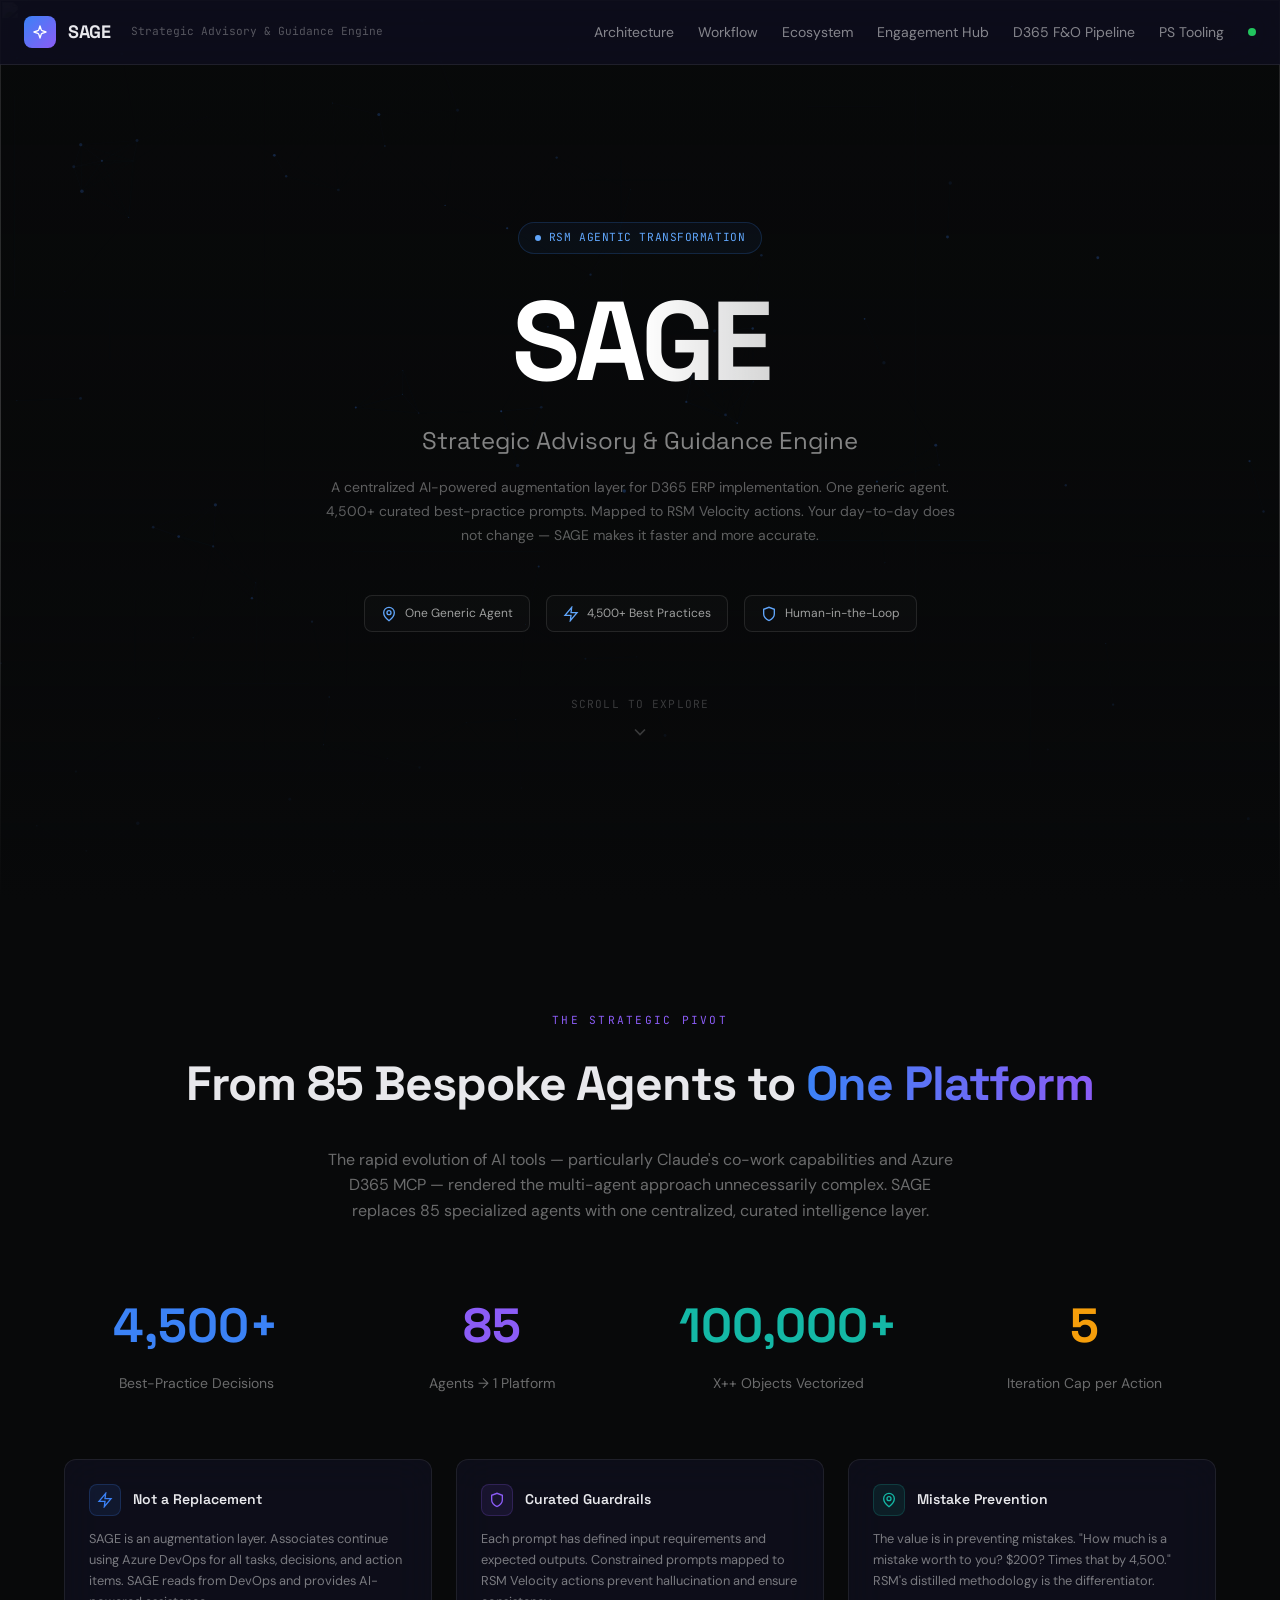
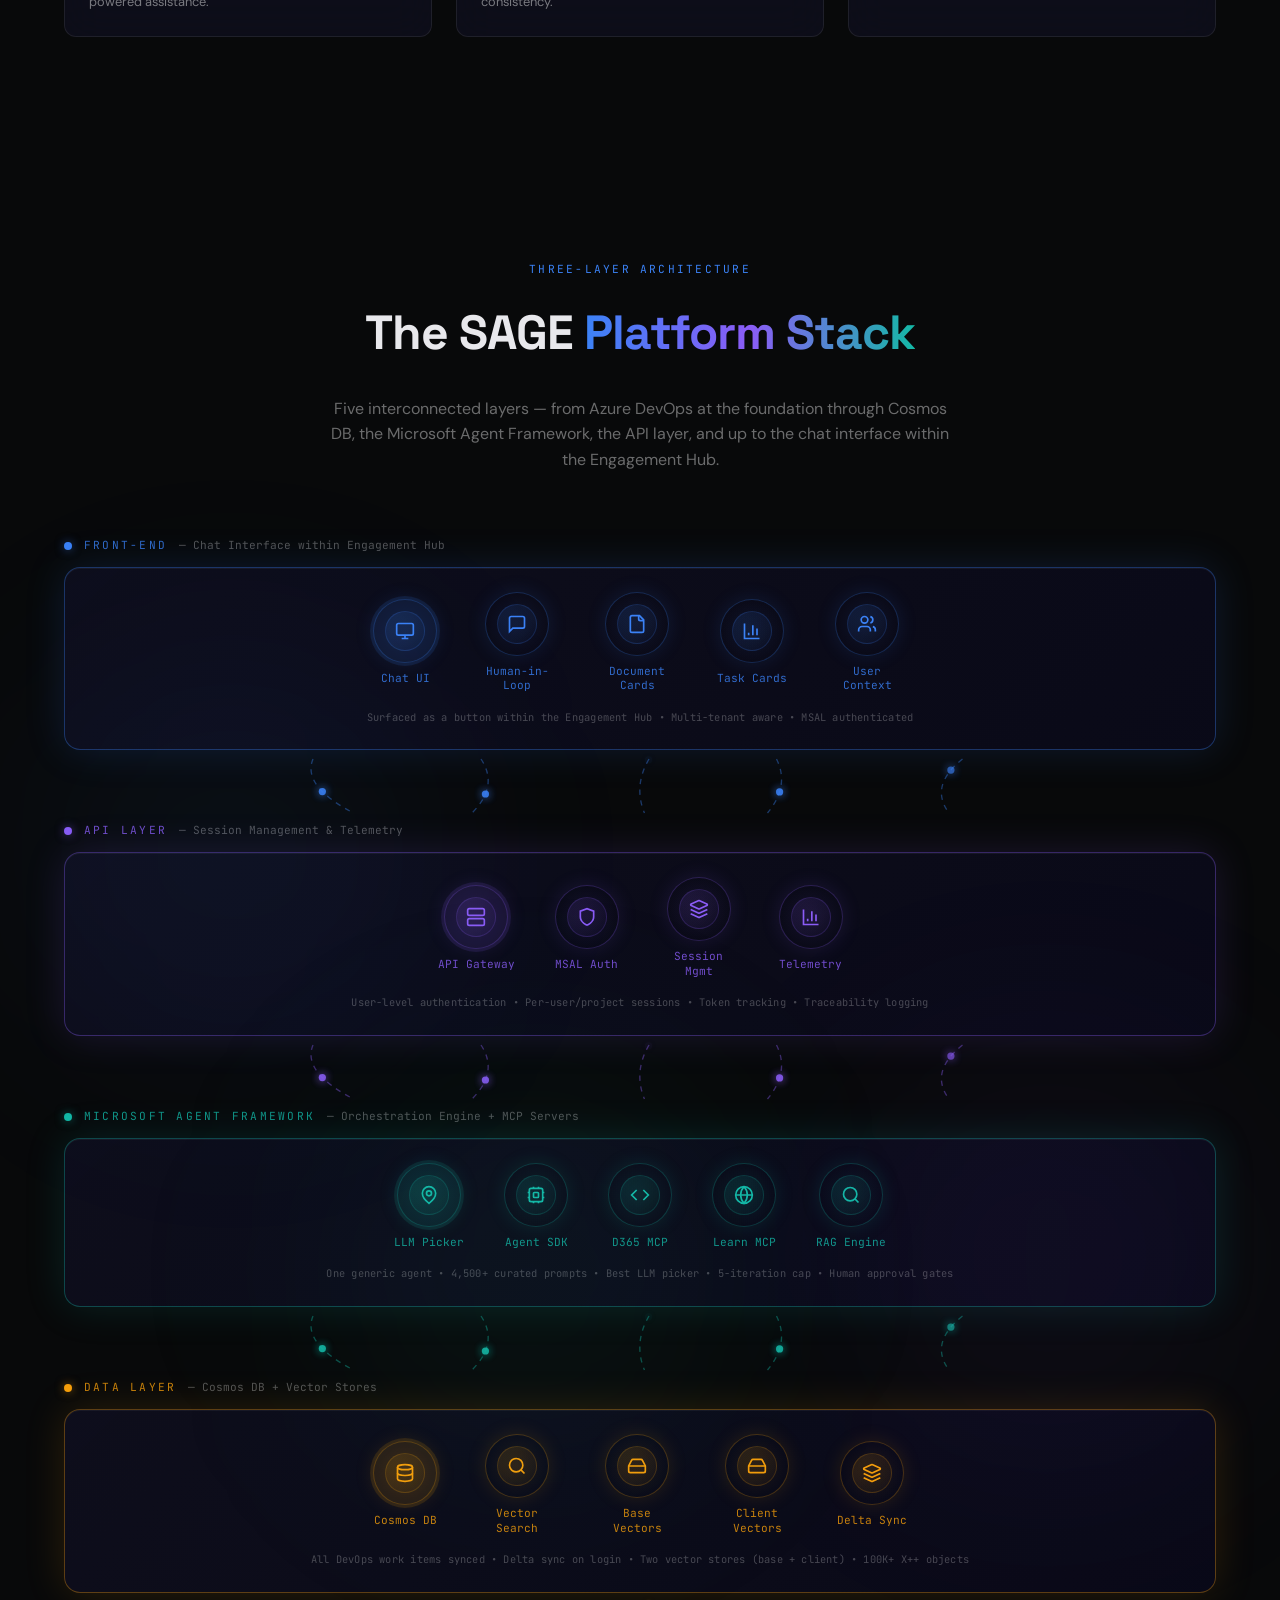
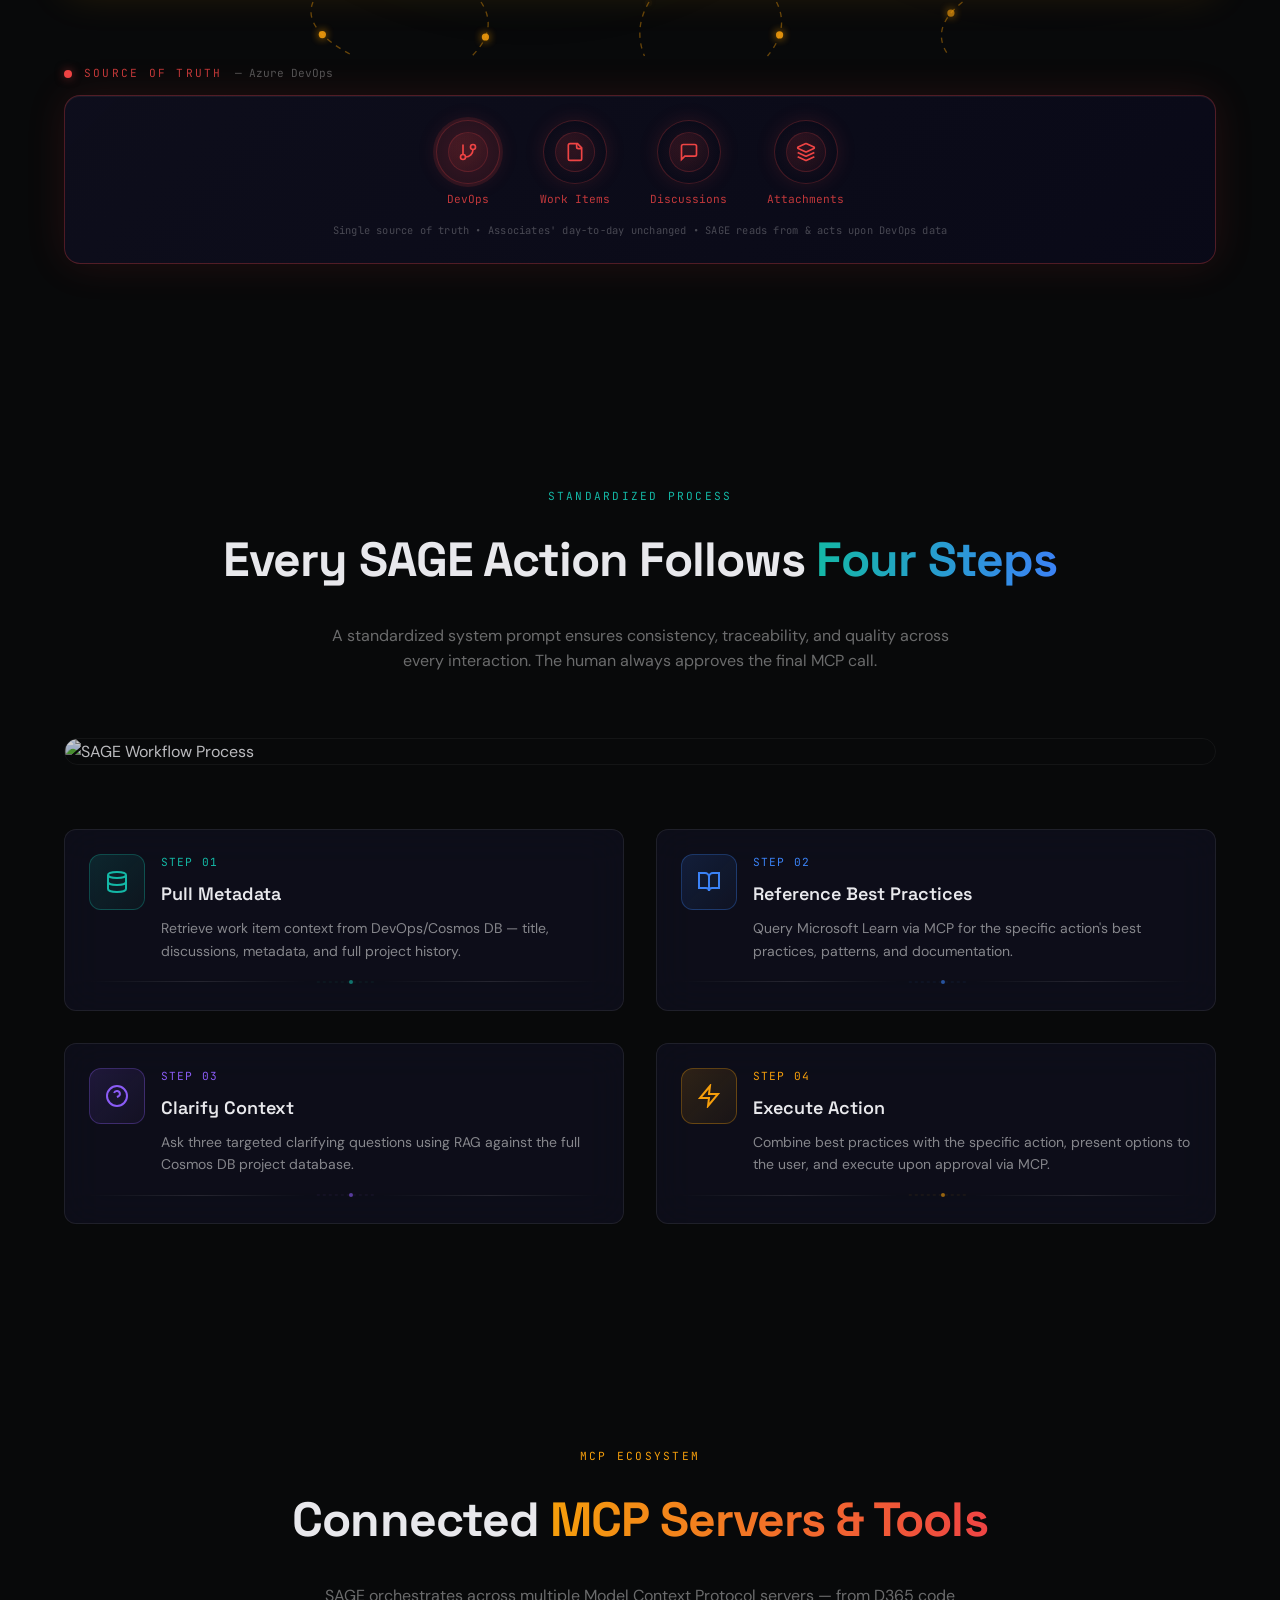
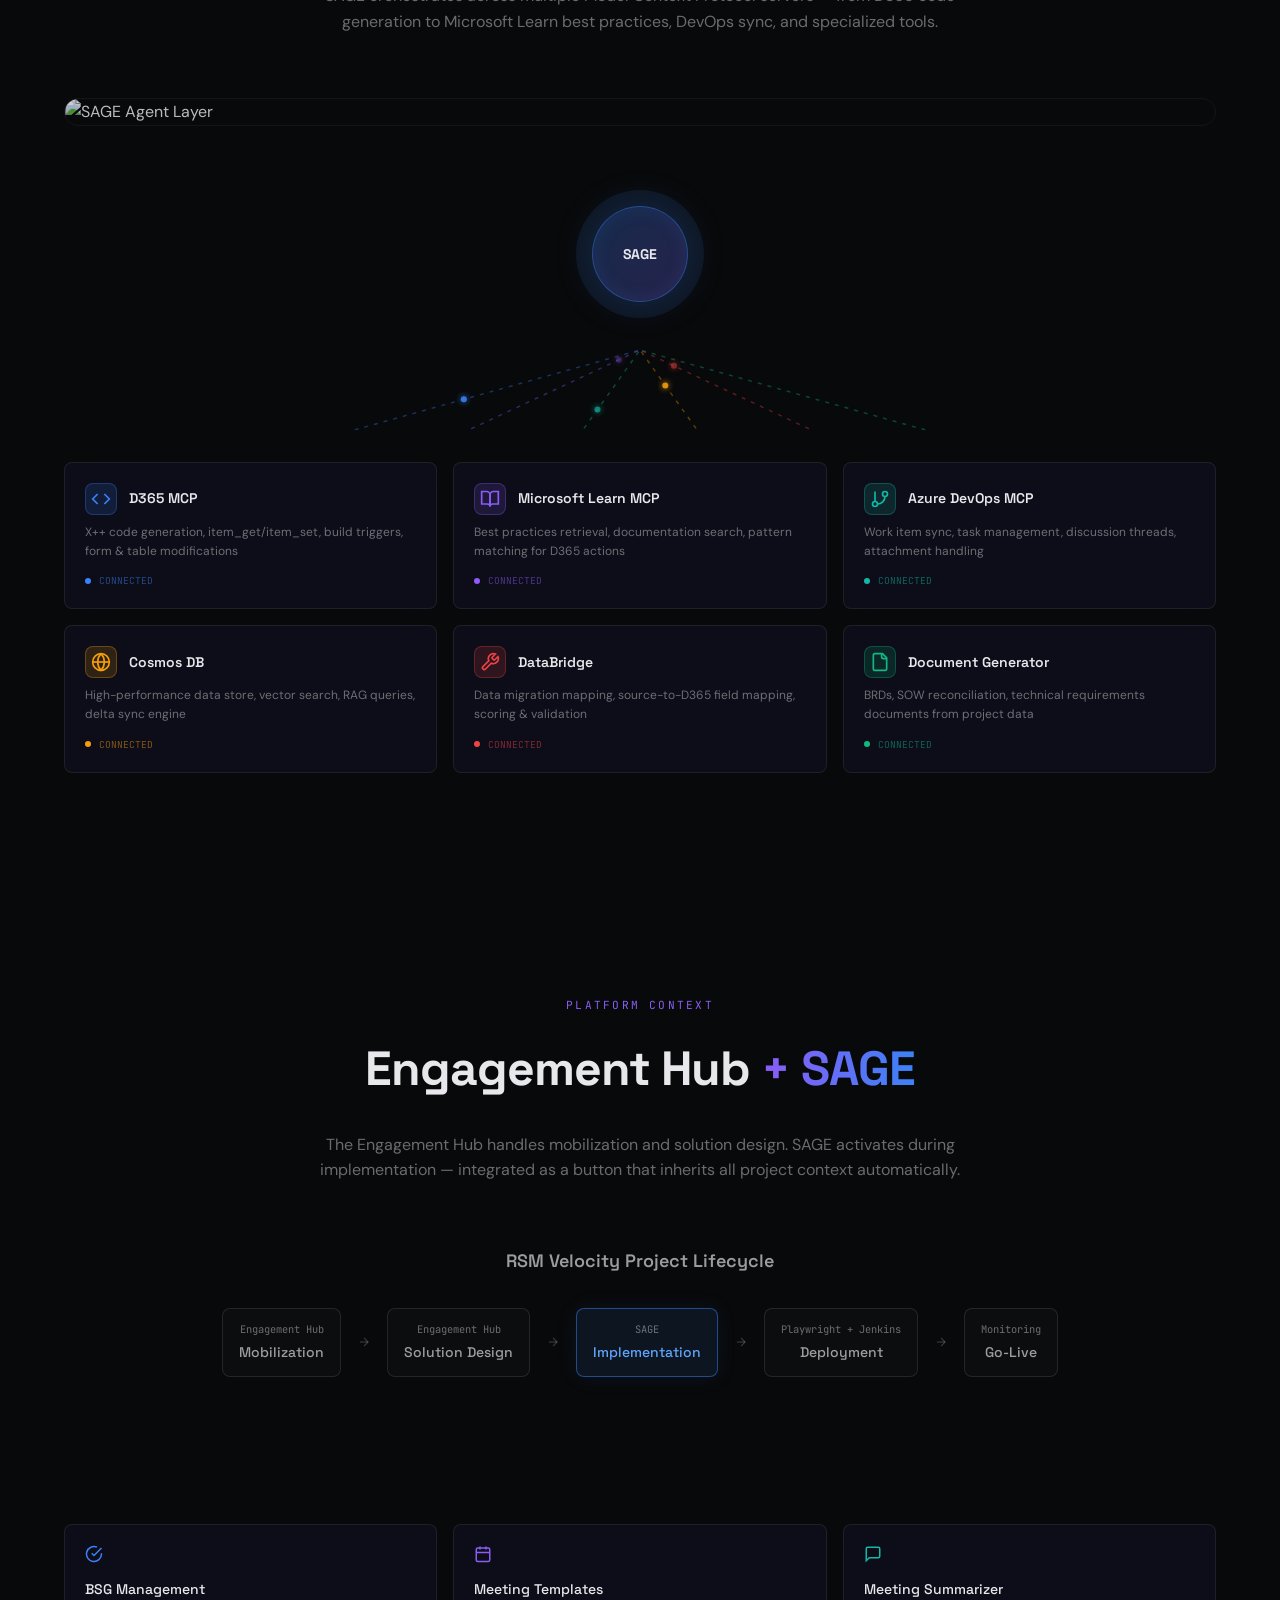
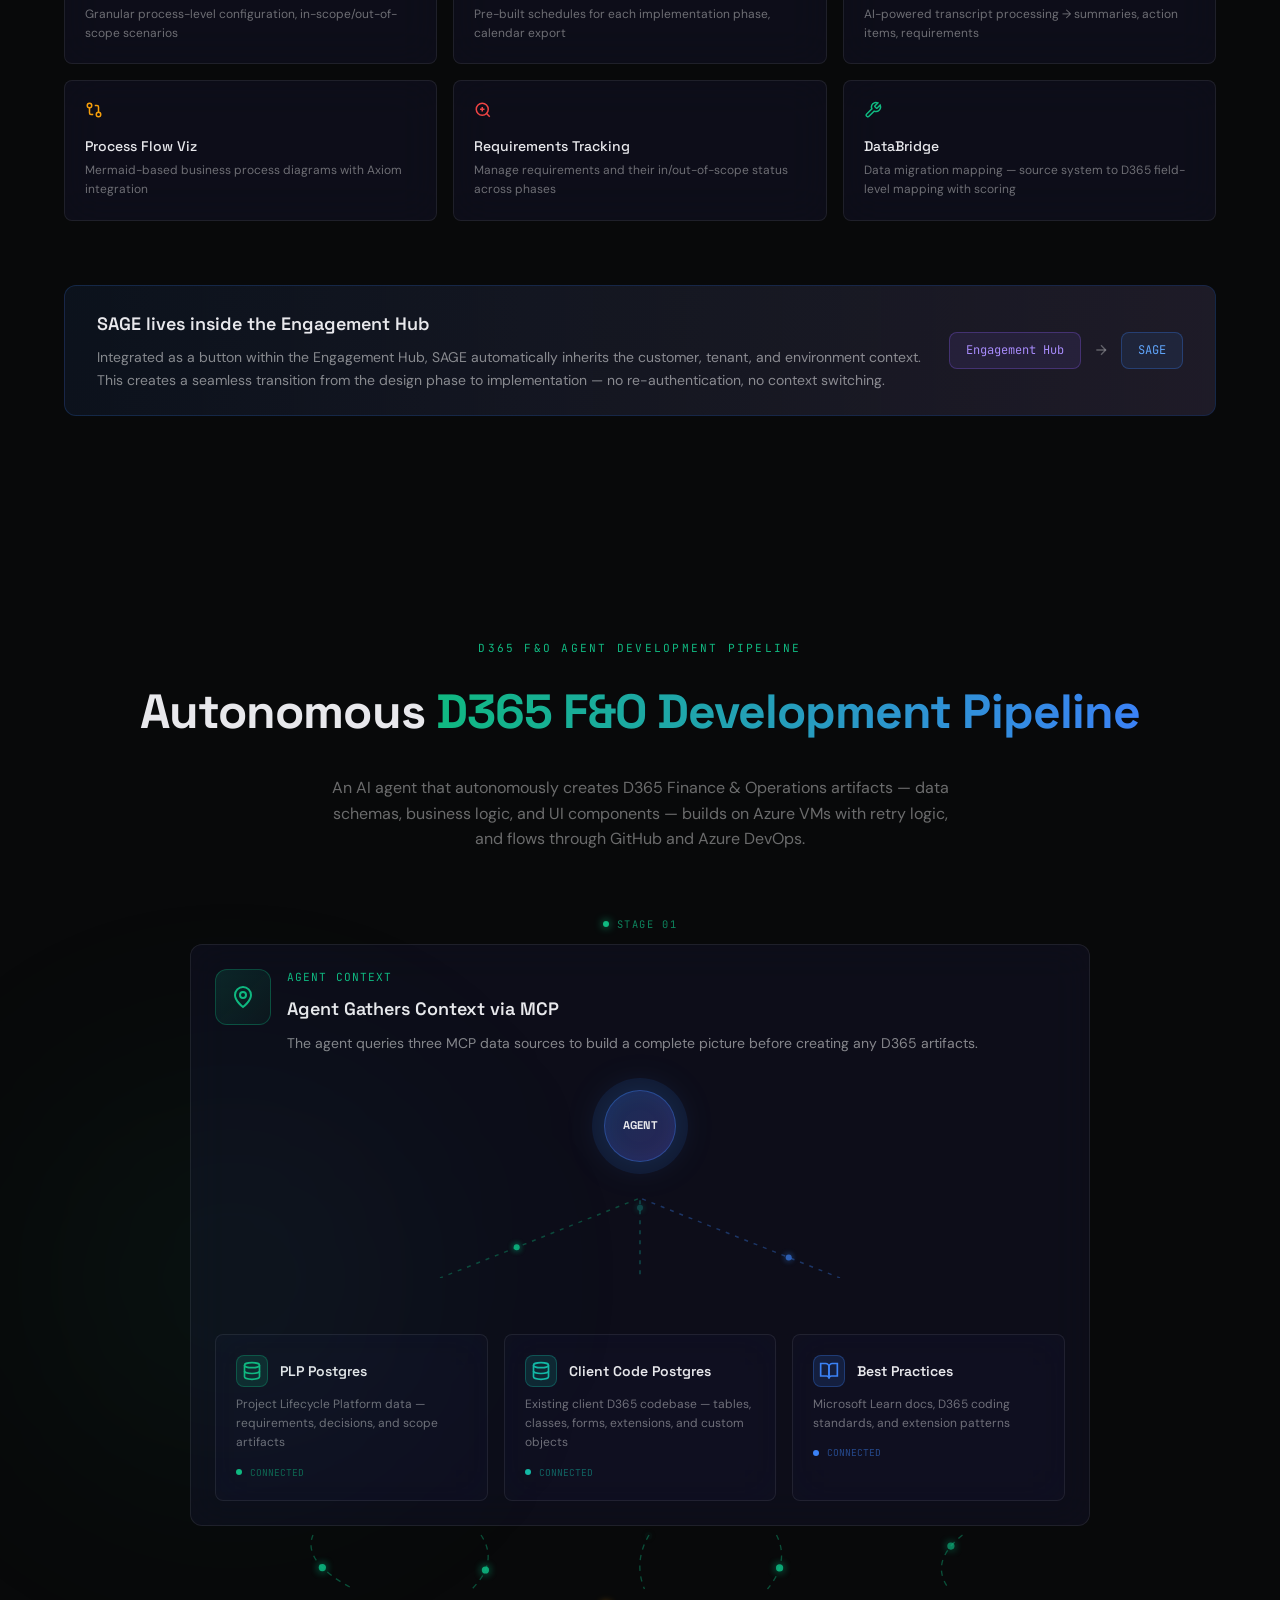
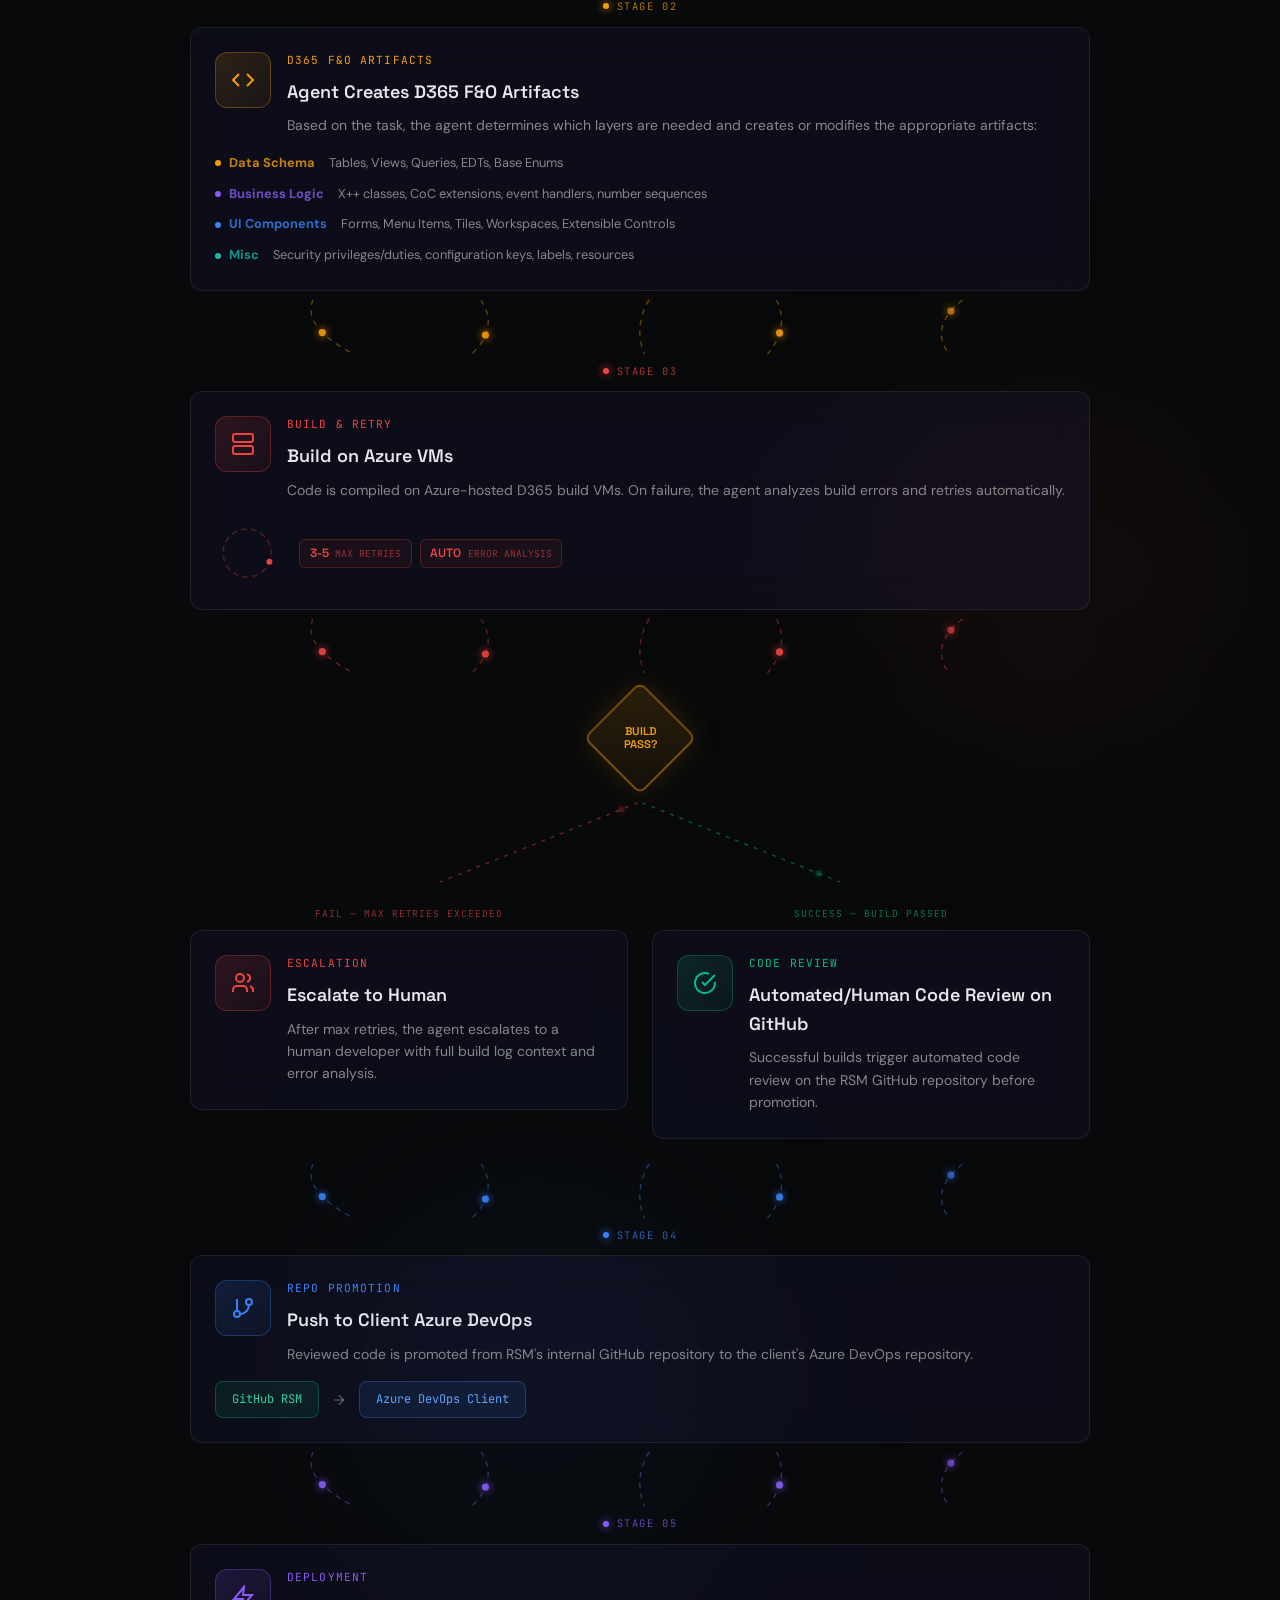
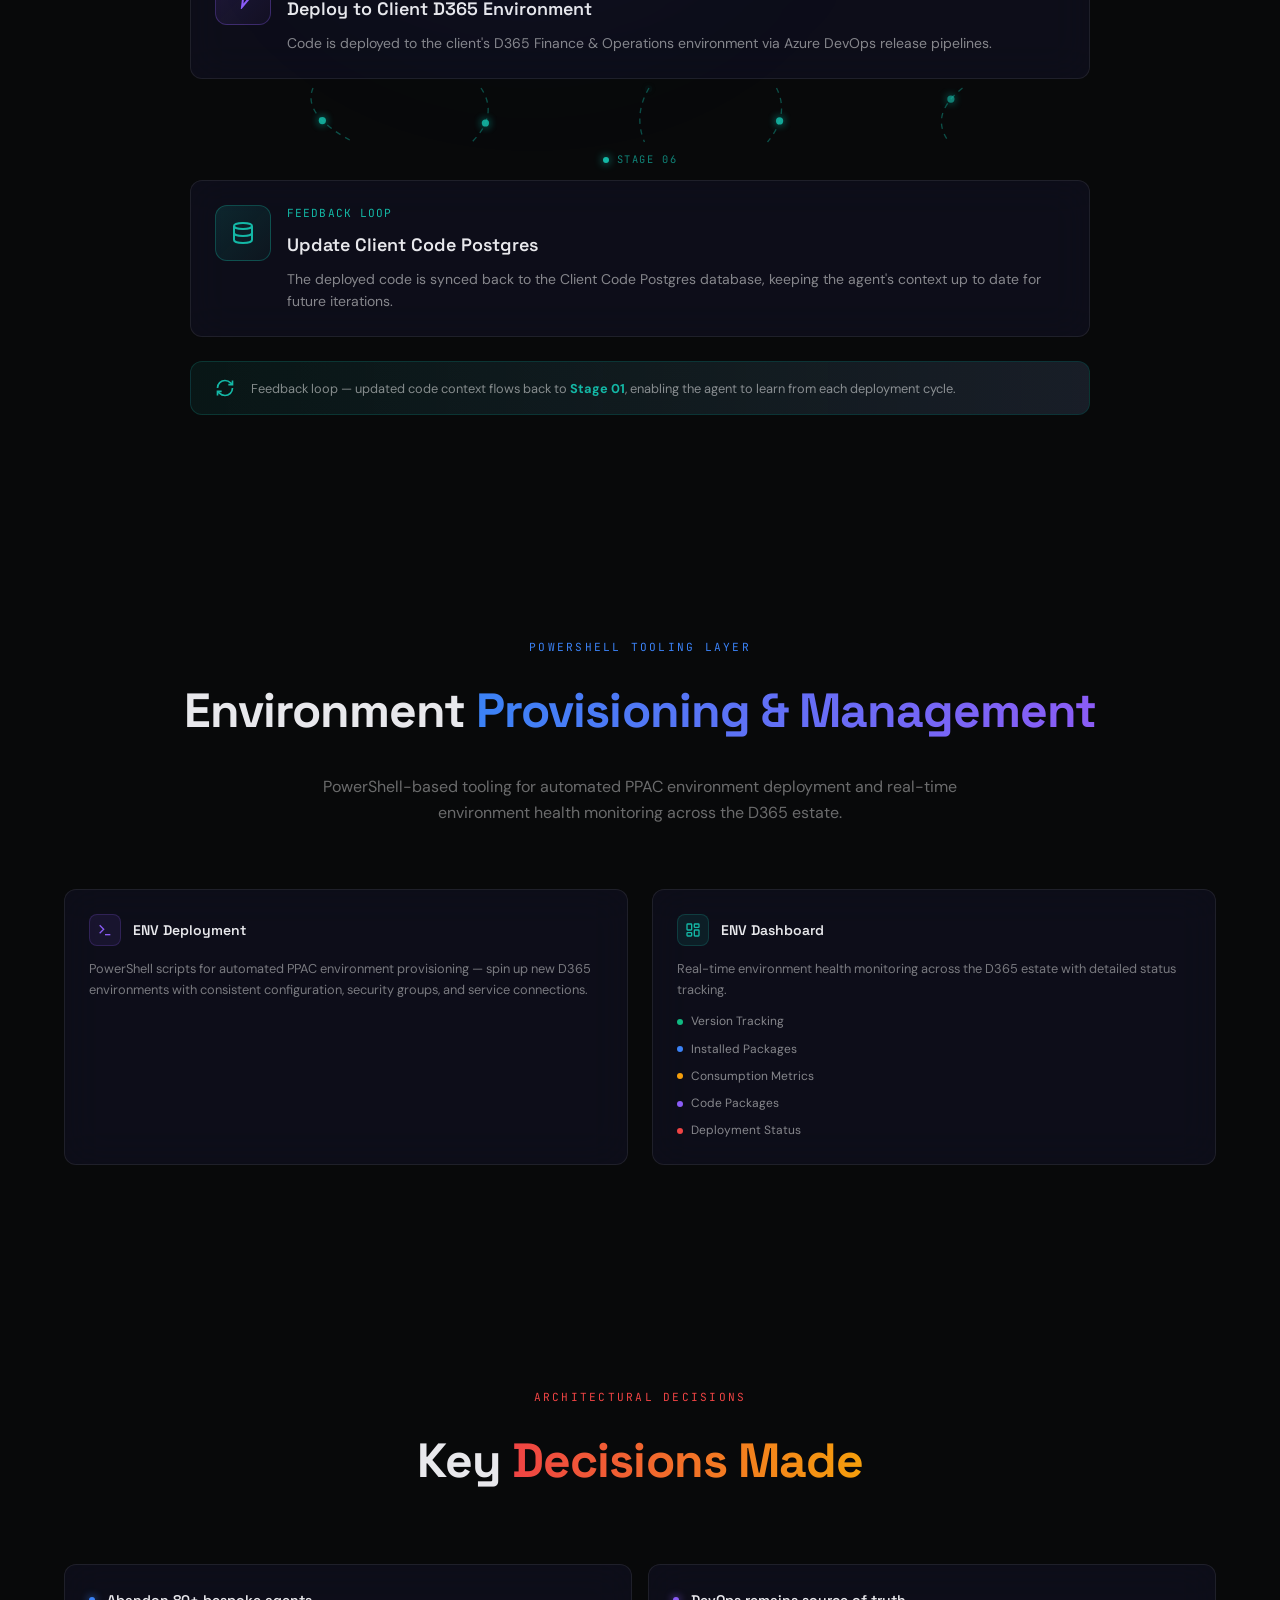
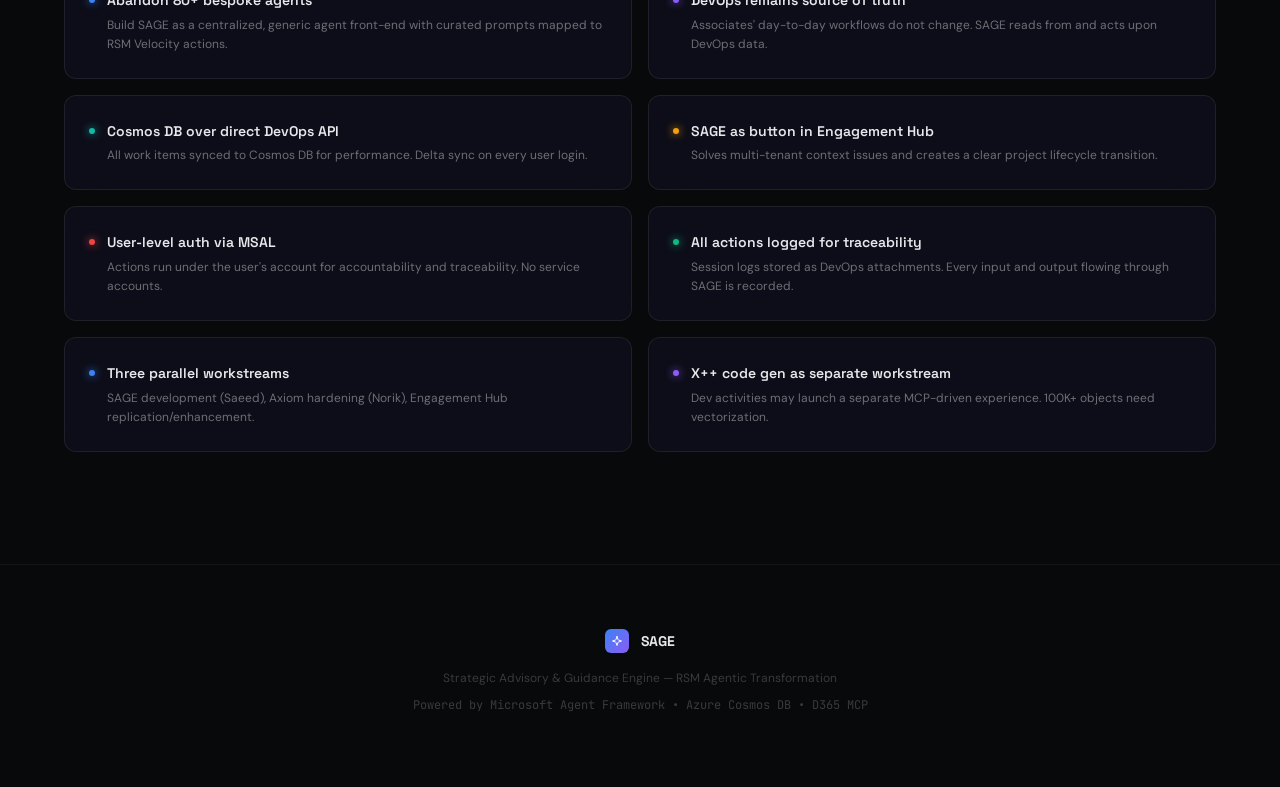
==== index.html @ 0ca8da82 "Combine artifact stages into single Stage 02 with four layers - Merge Data Schema, Business Logic, a" ====
<!DOCTYPE html>
<html lang="en">
<head>
  <meta charset="UTF-8" />
  <meta name="viewport" content="width=device-width, initial-scale=1.0" />
  <title>SAGE — Strategic Advisory &amp; Guidance Engine</title>
  <meta name="description" content="A centralized AI-powered augmentation layer for D365 ERP implementation. One generic agent. 4,500+ curated best-practice prompts." />
  <link rel="preconnect" href="https://fonts.googleapis.com" />
  <link rel="preconnect" href="https://fonts.gstatic.com" crossorigin />
  <link href="https://fonts.googleapis.com/css2?family=Space+Grotesk:wght@400;500;600;700&family=DM+Sans:wght@400;500;600;700&family=JetBrains+Mono:wght@400;500&display=swap" rel="stylesheet" />
  <link rel="stylesheet" href="styles.css" />
</head>
<body>
  <!-- ═══ ANIMATED PARTICLE CANVAS ═══ -->
  <canvas id="particle-canvas"></canvas>

  <!-- ═══ NAVIGATION ═══ -->
  <nav id="main-nav">
    <div class="nav-inner">
      <div class="nav-brand">
        <div class="nav-logo">
          <svg width="16" height="16" viewBox="0 0 24 24" fill="none" stroke="currentColor" stroke-width="2" stroke-linecap="round" stroke-linejoin="round"><path d="m12 3-1.912 5.813a2 2 0 0 1-1.275 1.275L3 12l5.813 1.912a2 2 0 0 1 1.275 1.275L12 21l1.912-5.813a2 2 0 0 1 1.275-1.275L21 12l-5.813-1.912a2 2 0 0 1-1.275-1.275L12 3Z"/></svg>
        </div>
        <span class="nav-title">SAGE</span>
        <span class="nav-subtitle">Strategic Advisory &amp; Guidance Engine</span>
      </div>
      <div class="nav-links">
        <a href="#architecture">Architecture</a>
        <a href="#workflow">Workflow</a>
        <a href="#ecosystem">Ecosystem</a>
        <a href="#hub">Engagement Hub</a>
        <a href="#xpp-pipeline">D365 F&amp;O Pipeline</a>
        <a href="#ps-tooling">PS Tooling</a>
        <div class="status-dot"></div>
      </div>
    </div>
  </nav>

  <!-- ═══ HERO SECTION ═══ -->
  <section class="hero">
    <div class="hero-bg">
      <img src="https://private-us-east-1.manuscdn.com/sessionFile/0Z95ArQbgRJIkkgNCqoDjM/sandbox/r56PwFVTSNaBXJR5TKBhRk-img-1_1771515042000_na1fn_c2FnZS1oZXJvLWJn.png?x-oss-process=image/resize,w_1920,h_1920/format,webp/quality,q_80&Expires=1798761600&Policy=[base64]&Key-Pair-Id=K2HSFNDJXOU9YS&Signature=A6-2jHbpeWCrJGvsqfbCAhBtbLfly1lMxAZUbEsUQOaISXSGxT7uDB1z3G4WTmHP2JrSnEJ1kWIplM1koiWYsllLXjxHkm3qH5J0Bqgc2cWnEVj26ggcKq~xh6njGmhLtkMD34Lm3giroBhkBJ6Qg8ZJ7Gec~iQSa2LdUiS~JMdvQkE~OjAvmYWciV92XlWgQ-~22vcUeK6WeAUd-PadGqsZMHWqKPYmI17qjD-iz6yYNnWSVzbZm-rzP8gy1aqghBY8cn4OgT1Oxzwff6ti6FnA~lmEiGlE0Gz-N7Uv~pLZ7iAUULnrLVfcTPehx~gJ~IU9xsUtqXJjn8JAmOeM2Q__" alt="" />
      <div class="hero-overlay"></div>
    </div>
    <div class="hero-content anim-fade-up">
      <div class="badge">
        <div class="badge-dot"></div>
        <span>RSM AGENTIC TRANSFORMATION</span>
      </div>
      <h1 class="hero-title">SAGE</h1>
      <p class="hero-subtitle">Strategic Advisory &amp; Guidance Engine</p>
      <p class="hero-desc">A centralized AI-powered augmentation layer for D365 ERP implementation. One generic agent. 4,500+ curated best-practice prompts. Mapped to RSM Velocity actions. Your day-to-day does not change — SAGE makes it faster and more accurate.</p>
      <div class="hero-badges">
        <div class="hero-badge"><svg width="16" height="16" viewBox="0 0 24 24" fill="none" stroke="currentColor" stroke-width="2"><path d="M12 2a8 8 0 0 0-8 8c0 6 8 12 8 12s8-6 8-12a8 8 0 0 0-8-8Z"/><circle cx="12" cy="10" r="3"/></svg> One Generic Agent</div>
        <div class="hero-badge"><svg width="16" height="16" viewBox="0 0 24 24" fill="none" stroke="currentColor" stroke-width="2"><path d="M13 2 3 14h9l-1 8 10-12h-9l1-8z"/></svg> 4,500+ Best Practices</div>
        <div class="hero-badge"><svg width="16" height="16" viewBox="0 0 24 24" fill="none" stroke="currentColor" stroke-width="2"><path d="M12 22s8-4 8-10V5l-8-3-8 3v7c0 6 8 10 8 10"/></svg> Human-in-the-Loop</div>
      </div>
      <div class="scroll-indicator">
        <span>SCROLL TO EXPLORE</span>
        <svg class="bounce" width="20" height="20" viewBox="0 0 24 24" fill="none" stroke="currentColor" stroke-width="2"><path d="m6 9 6 6 6-6"/></svg>
      </div>
    </div>
  </section>

  <!-- ═══ THE STRATEGIC PIVOT ═══ -->
  <section class="section reveal">
    <div class="section-inner">
      <div class="section-header">
        <span class="section-label" style="color:#8B5CF6">THE STRATEGIC PIVOT</span>
        <h2>From 85 Bespoke Agents to <span class="gradient-text-blue-violet">One Platform</span></h2>
        <p class="section-desc">The rapid evolution of AI tools — particularly Claude's co-work capabilities and Azure D365 MCP — rendered the multi-agent approach unnecessarily complex. SAGE replaces 85 specialized agents with one centralized, curated intelligence layer.</p>
      </div>
      <div class="stats-grid">
        <div class="stat-item reveal">
          <div class="stat-value" data-target="4500" data-suffix="+" style="color:#3B82F6">0+</div>
          <div class="stat-label">Best-Practice Decisions</div>
        </div>
        <div class="stat-item reveal">
          <div class="stat-value" data-target="85" data-suffix="" style="color:#8B5CF6">0</div>
          <div class="stat-label">Agents → 1 Platform</div>
        </div>
        <div class="stat-item reveal">
          <div class="stat-value" data-target="100000" data-suffix="+" style="color:#14B8A6">0+</div>
          <div class="stat-label">X++ Objects Vectorized</div>
        </div>
        <div class="stat-item reveal">
          <div class="stat-value" data-target="5" data-suffix="" style="color:#F59E0B">0</div>
          <div class="stat-label">Iteration Cap per Action</div>
        </div>
      </div>
      <div class="cards-grid-3">
        <div class="glow-card reveal" data-glow="#3B82F6">
          <div class="glass">
            <div class="card-header">
              <div class="card-icon" style="background:rgba(59,130,246,0.1);border-color:rgba(59,130,246,0.2)"><svg width="16" height="16" viewBox="0 0 24 24" fill="none" stroke="#3B82F6" stroke-width="2"><path d="M13 2 3 14h9l-1 8 10-12h-9l1-8z"/></svg></div>
              <h3>Not a Replacement</h3>
            </div>
            <p>SAGE is an augmentation layer. Associates continue using Azure DevOps for all tasks, decisions, and action items. SAGE reads from DevOps and provides AI-powered assistance.</p>
          </div>
        </div>
        <div class="glow-card reveal" data-glow="#8B5CF6">
          <div class="glass">
            <div class="card-header">
              <div class="card-icon" style="background:rgba(139,92,246,0.1);border-color:rgba(139,92,246,0.2)"><svg width="16" height="16" viewBox="0 0 24 24" fill="none" stroke="#8B5CF6" stroke-width="2"><path d="M12 22s8-4 8-10V5l-8-3-8 3v7c0 6 8 10 8 10"/></svg></div>
              <h3>Curated Guardrails</h3>
            </div>
            <p>Each prompt has defined input requirements and expected outputs. Constrained prompts mapped to RSM Velocity actions prevent hallucination and ensure consistency.</p>
          </div>
        </div>
        <div class="glow-card reveal" data-glow="#14B8A6">
          <div class="glass">
            <div class="card-header">
              <div class="card-icon" style="background:rgba(20,184,166,0.1);border-color:rgba(20,184,166,0.2)"><svg width="16" height="16" viewBox="0 0 24 24" fill="none" stroke="#14B8A6" stroke-width="2"><path d="M12 2a8 8 0 0 0-8 8c0 6 8 12 8 12s8-6 8-12a8 8 0 0 0-8-8Z"/><circle cx="12" cy="10" r="3"/></svg></div>
              <h3>Mistake Prevention</h3>
            </div>
            <p>The value is in preventing mistakes. "How much is a mistake worth to you? $200? Times that by 4,500." RSM's distilled methodology is the differentiator.</p>
          </div>
        </div>
      </div>
    </div>
  </section>

  <!-- ═══ ARCHITECTURE STACK ═══ -->
  <section id="architecture" class="section">
    <div class="section-inner">
      <div class="section-header reveal">
        <span class="section-label" style="color:#3B82F6">THREE-LAYER ARCHITECTURE</span>
        <h2>The SAGE <span class="gradient-text-multi">Platform Stack</span></h2>
        <p class="section-desc">Five interconnected layers — from Azure DevOps at the foundation through Cosmos DB, the Microsoft Agent Framework, the API layer, and up to the chat interface within the Engagement Hub.</p>
      </div>
      <div class="architecture-stack">

        <!-- Layer 5: Front-End -->
        <div class="iso-layer reveal" style="transition-delay:0.1s">
          <div class="layer-label"><div class="layer-dot" style="background:#3B82F6;box-shadow:0 0 10px rgba(59,130,246,0.5)"></div><span class="layer-name" style="color:rgba(59,130,246,0.8)">FRONT-END</span><span class="layer-sub">— Chat Interface within Engagement Hub</span></div>
          <div class="layer-platform" style="border-color:rgba(59,130,246,0.35);box-shadow:0 0 40px rgba(59,130,246,0.15),inset 0 1px 0 rgba(255,255,255,0.05)">
            <div class="grid-overlay"></div>
            <div class="layer-content">
              <div class="node-row">
                <div class="node-icon" data-color="#3B82F6" data-pulse="true"><div class="node-outer"><div class="node-inner"><svg width="20" height="20" viewBox="0 0 24 24" fill="none" stroke="#3B82F6" stroke-width="2"><rect width="20" height="14" x="2" y="3" rx="2"/><line x1="8" x2="16" y1="21" y2="21"/><line x1="12" x2="12" y1="17" y2="21"/></svg></div></div><span>Chat UI</span></div>
                <div class="node-icon" data-color="#3B82F6"><div class="node-outer"><div class="node-inner"><svg width="20" height="20" viewBox="0 0 24 24" fill="none" stroke="#3B82F6" stroke-width="2"><path d="M21 15a2 2 0 0 1-2 2H7l-4 4V5a2 2 0 0 1 2-2h14a2 2 0 0 1 2 2z"/></svg></div></div><span>Human-in-Loop</span></div>
                <div class="node-icon" data-color="#3B82F6"><div class="node-outer"><div class="node-inner"><svg width="20" height="20" viewBox="0 0 24 24" fill="none" stroke="#3B82F6" stroke-width="2"><path d="M15 2H6a2 2 0 0 0-2 2v16a2 2 0 0 0 2 2h12a2 2 0 0 0 2-2V7Z"/><path d="M14 2v4a2 2 0 0 0 2 2h4"/></svg></div></div><span>Document Cards</span></div>
                <div class="node-icon" data-color="#3B82F6"><div class="node-outer"><div class="node-inner"><svg width="20" height="20" viewBox="0 0 24 24" fill="none" stroke="#3B82F6" stroke-width="2"><path d="M3 3v18h18"/><path d="M18 17V9"/><path d="M13 17V5"/><path d="M8 17v-3"/></svg></div></div><span>Task Cards</span></div>
                <div class="node-icon" data-color="#3B82F6"><div class="node-outer"><div class="node-inner"><svg width="20" height="20" viewBox="0 0 24 24" fill="none" stroke="#3B82F6" stroke-width="2"><path d="M16 21v-2a4 4 0 0 0-4-4H6a4 4 0 0 0-4 4v2"/><circle cx="9" cy="7" r="4"/><path d="M22 21v-2a4 4 0 0 0-3-3.87"/><path d="M16 3.13a4 4 0 0 1 0 7.75"/></svg></div></div><span>User Context</span></div>
              </div>
              <div class="layer-note">Surfaced as a button within the Engagement Hub • Multi-tenant aware • MSAL authenticated</div>
            </div>
          </div>
        </div>

        <div class="dataflow-svg" data-color="#3B82F6"></div>

        <!-- Layer 4: API Layer -->
        <div class="iso-layer reveal" style="transition-delay:0.2s">
          <div class="layer-label"><div class="layer-dot" style="background:#8B5CF6;box-shadow:0 0 10px rgba(139,92,246,0.5)"></div><span class="layer-name" style="color:rgba(139,92,246,0.8)">API LAYER</span><span class="layer-sub">— Session Management &amp; Telemetry</span></div>
          <div class="layer-platform" style="border-color:rgba(139,92,246,0.35);box-shadow:0 0 40px rgba(139,92,246,0.15),inset 0 1px 0 rgba(255,255,255,0.05)">
            <div class="grid-overlay"></div>
            <div class="layer-content">
              <div class="node-row">
                <div class="node-icon" data-color="#8B5CF6" data-pulse="true"><div class="node-outer"><div class="node-inner"><svg width="20" height="20" viewBox="0 0 24 24" fill="none" stroke="#8B5CF6" stroke-width="2"><rect width="20" height="8" x="2" y="2" rx="2" ry="2"/><rect width="20" height="8" x="2" y="14" rx="2" ry="2"/><line x1="6" x2="6.01" y1="6" y2="6"/><line x1="6" x2="6.01" y1="18" y2="18"/></svg></div></div><span>API Gateway</span></div>
                <div class="node-icon" data-color="#8B5CF6"><div class="node-outer"><div class="node-inner"><svg width="20" height="20" viewBox="0 0 24 24" fill="none" stroke="#8B5CF6" stroke-width="2"><path d="M12 22s8-4 8-10V5l-8-3-8 3v7c0 6 8 10 8 10"/></svg></div></div><span>MSAL Auth</span></div>
                <div class="node-icon" data-color="#8B5CF6"><div class="node-outer"><div class="node-inner"><svg width="20" height="20" viewBox="0 0 24 24" fill="none" stroke="#8B5CF6" stroke-width="2"><path d="m12.83 2.18a2 2 0 0 0-1.66 0L2.6 6.08a1 1 0 0 0 0 1.83l8.58 3.91a2 2 0 0 0 1.66 0l8.58-3.9a1 1 0 0 0 0-1.83Z"/><path d="m22 17.65-9.17 4.16a2 2 0 0 1-1.66 0L2 17.65"/><path d="m22 12.65-9.17 4.16a2 2 0 0 1-1.66 0L2 12.65"/></svg></div></div><span>Session Mgmt</span></div>
                <div class="node-icon" data-color="#8B5CF6"><div class="node-outer"><div class="node-inner"><svg width="20" height="20" viewBox="0 0 24 24" fill="none" stroke="#8B5CF6" stroke-width="2"><path d="M3 3v18h18"/><path d="M18 17V9"/><path d="M13 17V5"/><path d="M8 17v-3"/></svg></div></div><span>Telemetry</span></div>
              </div>
              <div class="layer-note">User-level authentication • Per-user/project sessions • Token tracking • Traceability logging</div>
            </div>
          </div>
        </div>

        <div class="dataflow-svg" data-color="#8B5CF6"></div>

        <!-- Layer 3: Agent Framework -->
        <div class="iso-layer reveal" style="transition-delay:0.3s">
          <div class="layer-label"><div class="layer-dot" style="background:#14B8A6;box-shadow:0 0 10px rgba(20,184,166,0.5)"></div><span class="layer-name" style="color:rgba(20,184,166,0.8)">MICROSOFT AGENT FRAMEWORK</span><span class="layer-sub">— Orchestration Engine + MCP Servers</span></div>
          <div class="layer-platform" style="border-color:rgba(20,184,166,0.35);box-shadow:0 0 40px rgba(20,184,166,0.15),inset 0 1px 0 rgba(255,255,255,0.05)">
            <div class="grid-overlay"></div>
            <div class="layer-content">
              <div class="node-row">
                <div class="node-icon" data-color="#14B8A6" data-pulse="true"><div class="node-outer"><div class="node-inner"><svg width="20" height="20" viewBox="0 0 24 24" fill="none" stroke="#14B8A6" stroke-width="2"><path d="M12 2a8 8 0 0 0-8 8c0 6 8 12 8 12s8-6 8-12a8 8 0 0 0-8-8Z"/><circle cx="12" cy="10" r="3"/></svg></div></div><span>LLM Picker</span></div>
                <div class="node-icon" data-color="#14B8A6"><div class="node-outer"><div class="node-inner"><svg width="20" height="20" viewBox="0 0 24 24" fill="none" stroke="#14B8A6" stroke-width="2"><rect width="16" height="16" x="4" y="4" rx="2"/><rect width="6" height="6" x="9" y="9" rx="1"/><path d="M15 2v2"/><path d="M15 20v2"/><path d="M2 15h2"/><path d="M2 9h2"/><path d="M20 15h2"/><path d="M20 9h2"/><path d="M9 2v2"/><path d="M9 20v2"/></svg></div></div><span>Agent SDK</span></div>
                <div class="node-icon" data-color="#14B8A6"><div class="node-outer"><div class="node-inner"><svg width="20" height="20" viewBox="0 0 24 24" fill="none" stroke="#14B8A6" stroke-width="2"><polyline points="16 18 22 12 16 6"/><polyline points="8 6 2 12 8 18"/></svg></div></div><span>D365 MCP</span></div>
                <div class="node-icon" data-color="#14B8A6"><div class="node-outer"><div class="node-inner"><svg width="20" height="20" viewBox="0 0 24 24" fill="none" stroke="#14B8A6" stroke-width="2"><circle cx="12" cy="12" r="10"/><path d="M12 2a14.5 14.5 0 0 0 0 20 14.5 14.5 0 0 0 0-20"/><path d="M2 12h20"/></svg></div></div><span>Learn MCP</span></div>
                <div class="node-icon" data-color="#14B8A6"><div class="node-outer"><div class="node-inner"><svg width="20" height="20" viewBox="0 0 24 24" fill="none" stroke="#14B8A6" stroke-width="2"><circle cx="11" cy="11" r="8"/><path d="m21 21-4.3-4.3"/></svg></div></div><span>RAG Engine</span></div>
              </div>
              <div class="layer-note">One generic agent • 4,500+ curated prompts • Best LLM picker • 5-iteration cap • Human approval gates</div>
            </div>
          </div>
        </div>

        <div class="dataflow-svg" data-color="#14B8A6"></div>

        <!-- Layer 2: Data Layer -->
        <div class="iso-layer reveal" style="transition-delay:0.4s">
          <div class="layer-label"><div class="layer-dot" style="background:#F59E0B;box-shadow:0 0 10px rgba(245,158,11,0.5)"></div><span class="layer-name" style="color:rgba(245,158,11,0.8)">DATA LAYER</span><span class="layer-sub">— Cosmos DB + Vector Stores</span></div>
          <div class="layer-platform" style="border-color:rgba(245,158,11,0.35);box-shadow:0 0 40px rgba(245,158,11,0.15),inset 0 1px 0 rgba(255,255,255,0.05)">
            <div class="grid-overlay"></div>
            <div class="layer-content">
              <div class="node-row">
                <div class="node-icon" data-color="#F59E0B" data-pulse="true"><div class="node-outer"><div class="node-inner"><svg width="20" height="20" viewBox="0 0 24 24" fill="none" stroke="#F59E0B" stroke-width="2"><ellipse cx="12" cy="5" rx="9" ry="3"/><path d="M3 5V19A9 3 0 0 0 21 19V5"/><path d="M3 12A9 3 0 0 0 21 12"/></svg></div></div><span>Cosmos DB</span></div>
                <div class="node-icon" data-color="#F59E0B"><div class="node-outer"><div class="node-inner"><svg width="20" height="20" viewBox="0 0 24 24" fill="none" stroke="#F59E0B" stroke-width="2"><circle cx="11" cy="11" r="8"/><path d="m21 21-4.3-4.3"/></svg></div></div><span>Vector Search</span></div>
                <div class="node-icon" data-color="#F59E0B"><div class="node-outer"><div class="node-inner"><svg width="20" height="20" viewBox="0 0 24 24" fill="none" stroke="#F59E0B" stroke-width="2"><path d="M22 12H2"/><path d="M5.45 5.11 2 12v6a2 2 0 0 0 2 2h16a2 2 0 0 0 2-2v-6l-3.45-6.89A2 2 0 0 0 16.76 4H7.24a2 2 0 0 0-1.79 1.11z"/><line x1="6" x2="6.01" y1="16" y2="16"/><line x1="10" x2="10.01" y1="16" y2="16"/></svg></div></div><span>Base Vectors</span></div>
                <div class="node-icon" data-color="#F59E0B"><div class="node-outer"><div class="node-inner"><svg width="20" height="20" viewBox="0 0 24 24" fill="none" stroke="#F59E0B" stroke-width="2"><path d="M22 12H2"/><path d="M5.45 5.11 2 12v6a2 2 0 0 0 2 2h16a2 2 0 0 0 2-2v-6l-3.45-6.89A2 2 0 0 0 16.76 4H7.24a2 2 0 0 0-1.79 1.11z"/><line x1="6" x2="6.01" y1="16" y2="16"/><line x1="10" x2="10.01" y1="16" y2="16"/></svg></div></div><span>Client Vectors</span></div>
                <div class="node-icon" data-color="#F59E0B"><div class="node-outer"><div class="node-inner"><svg width="20" height="20" viewBox="0 0 24 24" fill="none" stroke="#F59E0B" stroke-width="2"><path d="m12.83 2.18a2 2 0 0 0-1.66 0L2.6 6.08a1 1 0 0 0 0 1.83l8.58 3.91a2 2 0 0 0 1.66 0l8.58-3.9a1 1 0 0 0 0-1.83Z"/><path d="m22 17.65-9.17 4.16a2 2 0 0 1-1.66 0L2 17.65"/><path d="m22 12.65-9.17 4.16a2 2 0 0 1-1.66 0L2 12.65"/></svg></div></div><span>Delta Sync</span></div>
              </div>
              <div class="layer-note">All DevOps work items synced • Delta sync on login • Two vector stores (base + client) • 100K+ X++ objects</div>
            </div>
          </div>
        </div>

        <div class="dataflow-svg" data-color="#F59E0B"></div>

        <!-- Layer 1: Source of Truth -->
        <div class="iso-layer reveal" style="transition-delay:0.5s">
          <div class="layer-label"><div class="layer-dot" style="background:#EF4444;box-shadow:0 0 10px rgba(239,68,68,0.5)"></div><span class="layer-name" style="color:rgba(239,68,68,0.8)">SOURCE OF TRUTH</span><span class="layer-sub">— Azure DevOps</span></div>
          <div class="layer-platform" style="border-color:rgba(239,68,68,0.3);box-shadow:0 0 40px rgba(239,68,68,0.12),inset 0 1px 0 rgba(255,255,255,0.05)">
            <div class="grid-overlay"></div>
            <div class="layer-content">
              <div class="node-row">
                <div class="node-icon" data-color="#EF4444" data-pulse="true"><div class="node-outer"><div class="node-inner"><svg width="20" height="20" viewBox="0 0 24 24" fill="none" stroke="#EF4444" stroke-width="2"><line x1="6" x2="6" y1="3" y2="15"/><circle cx="18" cy="6" r="3"/><circle cx="6" cy="18" r="3"/><path d="M18 9a9 9 0 0 1-9 9"/></svg></div></div><span>DevOps</span></div>
                <div class="node-icon" data-color="#EF4444"><div class="node-outer"><div class="node-inner"><svg width="20" height="20" viewBox="0 0 24 24" fill="none" stroke="#EF4444" stroke-width="2"><path d="M15 2H6a2 2 0 0 0-2 2v16a2 2 0 0 0 2 2h12a2 2 0 0 0 2-2V7Z"/><path d="M14 2v4a2 2 0 0 0 2 2h4"/></svg></div></div><span>Work Items</span></div>
                <div class="node-icon" data-color="#EF4444"><div class="node-outer"><div class="node-inner"><svg width="20" height="20" viewBox="0 0 24 24" fill="none" stroke="#EF4444" stroke-width="2"><path d="M21 15a2 2 0 0 1-2 2H7l-4 4V5a2 2 0 0 1 2-2h14a2 2 0 0 1 2 2z"/></svg></div></div><span>Discussions</span></div>
                <div class="node-icon" data-color="#EF4444"><div class="node-outer"><div class="node-inner"><svg width="20" height="20" viewBox="0 0 24 24" fill="none" stroke="#EF4444" stroke-width="2"><path d="m12.83 2.18a2 2 0 0 0-1.66 0L2.6 6.08a1 1 0 0 0 0 1.83l8.58 3.91a2 2 0 0 0 1.66 0l8.58-3.9a1 1 0 0 0 0-1.83Z"/><path d="m22 17.65-9.17 4.16a2 2 0 0 1-1.66 0L2 17.65"/><path d="m22 12.65-9.17 4.16a2 2 0 0 1-1.66 0L2 12.65"/></svg></div></div><span>Attachments</span></div>
              </div>
              <div class="layer-note">Single source of truth • Associates' day-to-day unchanged • SAGE reads from &amp; acts upon DevOps data</div>
            </div>
          </div>
        </div>

      </div>
      <!-- Background glow effects -->
      <div class="arch-glow arch-glow-1"></div>
      <div class="arch-glow arch-glow-2"></div>
      <div class="arch-glow arch-glow-3"></div>
    </div>
  </section>

  <!-- ═══ WORKFLOW — 4 Steps ═══ -->
  <section id="workflow" class="section">
    <div class="section-inner">
      <div class="section-header reveal">
        <span class="section-label" style="color:#14B8A6">STANDARDIZED PROCESS</span>
        <h2>Every SAGE Action Follows <span class="gradient-text-teal-blue">Four Steps</span></h2>
        <p class="section-desc">A standardized system prompt ensures consistency, traceability, and quality across every interaction. The human always approves the final MCP call.</p>
      </div>
      <div class="workflow-image reveal">
        <img src="https://private-us-east-1.manuscdn.com/sessionFile/0Z95ArQbgRJIkkgNCqoDjM/sandbox/r56PwFVTSNaBXJR5TKBhRk-img-5_1771515052000_na1fn_c2FnZS13b3JrZmxvdy1wcm9jZXNz.png?x-oss-process=image/resize,w_1920,h_1920/format,webp/quality,q_80&Expires=1798761600&Policy=[base64]&Key-Pair-Id=K2HSFNDJXOU9YS&Signature=esel7uspIul-rQI60aJsx8lHp4NqEwZtaDiBE9gf-G0ANJm8kn-IEGyqcw1Yk5~eof6Uq0oBunpSuJyZHUE2EkpipXtpah0nR2A03RcsbYE9yJMPHc7iEyjUW3FzlIaNrbWDtnatCuN32Axn6vuL5~mV83e~BHVcLq3QO~hvBih0H9qQrPjNAT98GiCIF13DygGgVXijwSbD1nRkqMdDX1bh4sFMrsBrM-T5~GqikGLaL4Rbubz8Ll0xDtNYafvfysABuWpOWJByNCanIbFXP3xagsds20b9zOY7bXrlAySquQ-AA3rt83V6Mz2PHHfnTyMaWxH55StITWucaYiSIQ__" alt="SAGE Workflow Process" />
      </div>
      <div class="steps-grid">
        <div class="step-card reveal" data-color="#14B8A6">
          <div class="step-top">
            <div class="step-icon-wrap" style="background:linear-gradient(135deg,rgba(20,184,166,0.15),rgba(20,184,166,0.05));border-color:rgba(20,184,166,0.3)"><svg width="24" height="24" viewBox="0 0 24 24" fill="none" stroke="#14B8A6" stroke-width="2"><ellipse cx="12" cy="5" rx="9" ry="3"/><path d="M3 5V19A9 3 0 0 0 21 19V5"/><path d="M3 12A9 3 0 0 0 21 12"/></svg></div>
            <div class="step-body"><span class="step-num" style="color:#14B8A6">STEP 01</span><h3>Pull Metadata</h3><p>Retrieve work item context from DevOps/Cosmos DB — title, discussions, metadata, and full project history.</p></div>
          </div>
          <div class="step-flow"><div class="step-flow-line"></div><svg width="60" height="8" viewBox="0 0 60 8"><circle r="2" fill="#14B8A6" opacity="0.6"><animateMotion dur="2s" repeatCount="indefinite" path="M0,4 L60,4"/></circle><line x1="0" y1="4" x2="60" y2="4" stroke="#14B8A6" stroke-width="0.5" stroke-opacity="0.2" stroke-dasharray="3 3"><animate attributeName="stroke-dashoffset" from="0" to="-12" dur="1s" repeatCount="indefinite"/></line></svg><div class="step-flow-line"></div></div>
        </div>
        <div class="step-card reveal" data-color="#3B82F6">
          <div class="step-top">
            <div class="step-icon-wrap" style="background:linear-gradient(135deg,rgba(59,130,246,0.15),rgba(59,130,246,0.05));border-color:rgba(59,130,246,0.3)"><svg width="24" height="24" viewBox="0 0 24 24" fill="none" stroke="#3B82F6" stroke-width="2"><path d="M2 3h6a4 4 0 0 1 4 4v14a3 3 0 0 0-3-3H2z"/><path d="M22 3h-6a4 4 0 0 0-4 4v14a3 3 0 0 1 3-3h7z"/></svg></div>
            <div class="step-body"><span class="step-num" style="color:#3B82F6">STEP 02</span><h3>Reference Best Practices</h3><p>Query Microsoft Learn via MCP for the specific action's best practices, patterns, and documentation.</p></div>
          </div>
          <div class="step-flow"><div class="step-flow-line"></div><svg width="60" height="8" viewBox="0 0 60 8"><circle r="2" fill="#3B82F6" opacity="0.6"><animateMotion dur="2s" repeatCount="indefinite" path="M0,4 L60,4"/></circle><line x1="0" y1="4" x2="60" y2="4" stroke="#3B82F6" stroke-width="0.5" stroke-opacity="0.2" stroke-dasharray="3 3"><animate attributeName="stroke-dashoffset" from="0" to="-12" dur="1s" repeatCount="indefinite"/></line></svg><div class="step-flow-line"></div></div>
        </div>
        <div class="step-card reveal" data-color="#8B5CF6">
          <div class="step-top">
            <div class="step-icon-wrap" style="background:linear-gradient(135deg,rgba(139,92,246,0.15),rgba(139,92,246,0.05));border-color:rgba(139,92,246,0.3)"><svg width="24" height="24" viewBox="0 0 24 24" fill="none" stroke="#8B5CF6" stroke-width="2"><circle cx="12" cy="12" r="10"/><path d="M9.09 9a3 3 0 0 1 5.83 1c0 2-3 3-3 3"/><path d="M12 17h.01"/></svg></div>
            <div class="step-body"><span class="step-num" style="color:#8B5CF6">STEP 03</span><h3>Clarify Context</h3><p>Ask three targeted clarifying questions using RAG against the full Cosmos DB project database.</p></div>
          </div>
          <div class="step-flow"><div class="step-flow-line"></div><svg width="60" height="8" viewBox="0 0 60 8"><circle r="2" fill="#8B5CF6" opacity="0.6"><animateMotion dur="2s" repeatCount="indefinite" path="M0,4 L60,4"/></circle><line x1="0" y1="4" x2="60" y2="4" stroke="#8B5CF6" stroke-width="0.5" stroke-opacity="0.2" stroke-dasharray="3 3"><animate attributeName="stroke-dashoffset" from="0" to="-12" dur="1s" repeatCount="indefinite"/></line></svg><div class="step-flow-line"></div></div>
        </div>
        <div class="step-card reveal" data-color="#F59E0B">
          <div class="step-top">
            <div class="step-icon-wrap" style="background:linear-gradient(135deg,rgba(245,158,11,0.15),rgba(245,158,11,0.05));border-color:rgba(245,158,11,0.3)"><svg width="24" height="24" viewBox="0 0 24 24" fill="none" stroke="#F59E0B" stroke-width="2"><path d="M13 2 3 14h9l-1 8 10-12h-9l1-8z"/></svg></div>
            <div class="step-body"><span class="step-num" style="color:#F59E0B">STEP 04</span><h3>Execute Action</h3><p>Combine best practices with the specific action, present options to the user, and execute upon approval via MCP.</p></div>
          </div>
          <div class="step-flow"><div class="step-flow-line"></div><svg width="60" height="8" viewBox="0 0 60 8"><circle r="2" fill="#F59E0B" opacity="0.6"><animateMotion dur="2s" repeatCount="indefinite" path="M0,4 L60,4"/></circle><line x1="0" y1="4" x2="60" y2="4" stroke="#F59E0B" stroke-width="0.5" stroke-opacity="0.2" stroke-dasharray="3 3"><animate attributeName="stroke-dashoffset" from="0" to="-12" dur="1s" repeatCount="indefinite"/></line></svg><div class="step-flow-line"></div></div>
        </div>
      </div>
    </div>
  </section>

  <!-- ═══ MCP ECOSYSTEM ═══ -->
  <section id="ecosystem" class="section">
    <div class="section-inner">
      <div class="section-header reveal">
        <span class="section-label" style="color:#F59E0B">MCP ECOSYSTEM</span>
        <h2>Connected <span class="gradient-text-amber-red">MCP Servers &amp; Tools</span></h2>
        <p class="section-desc">SAGE orchestrates across multiple Model Context Protocol servers — from D365 code generation to Microsoft Learn best practices, DevOps sync, and specialized tools.</p>
      </div>
      <div class="agent-image reveal">
        <img src="https://private-us-east-1.manuscdn.com/sessionFile/0Z95ArQbgRJIkkgNCqoDjM/sandbox/r56PwFVTSNaBXJR5TKBhRk-img-4_1771515055000_na1fn_c2FnZS1hZ2VudC1sYXllcg.png?x-oss-process=image/resize,w_1920,h_1920/format,webp/quality,q_80&Expires=1798761600&Policy=[base64]&Key-Pair-Id=K2HSFNDJXOU9YS&Signature=jL2Oj0IX1ate-nJ~r3dMSSeDy9FowqHKVuPxhVGzBDRxc7EEprnfgTr7OAtBBwBmQN4mMS5WauHLF4fl~wycncs1lK8f5qij3pnnwMpYBx~WWQf~aePy~EEsQ4ETlLTVMj48evQSu2j-Uopm-Bc-zyh91EFnPDqLwPemsRtrUqyPuSqoJxhMszSFfMA2B5lpWwH51DrRJ~asExCKONRLjAtvJ6ncYM5qU2OkuDb3rxMXwlswowkhgbjAoqOarnb7s8E1I3HRbn7mBeS6MpYKl6UiDkUIkIUlJa4FJFYxbV~aLZtK5OO1O4JcidmQMCA03oQLKxOa7muRAe9dk37sOw__" alt="SAGE Agent Layer" />
      </div>
      <!-- Central SAGE node -->
      <div class="mcp-center reveal">
        <div class="mcp-pulse"></div>
        <div class="mcp-node">SAGE</div>
      </div>
      <!-- Connection SVG -->
      <div class="mcp-connections">
        <svg width="100%" height="80" viewBox="0 0 800 80" preserveAspectRatio="xMidYMid meet" id="mcp-svg"></svg>
      </div>
      <!-- MCP Cards -->
      <div class="mcp-grid">
        <div class="mcp-card reveal" data-color="#3B82F6">
          <div class="mcp-card-head"><div class="mcp-card-icon" style="background:rgba(59,130,246,0.15);border-color:rgba(59,130,246,0.3)"><svg width="20" height="20" viewBox="0 0 24 24" fill="none" stroke="#3B82F6" stroke-width="2"><polyline points="16 18 22 12 16 6"/><polyline points="8 6 2 12 8 18"/></svg></div><h4>D365 MCP</h4></div>
          <p>X++ code generation, item_get/item_set, build triggers, form &amp; table modifications</p>
          <div class="mcp-status"><div class="mcp-status-dot" style="background:#3B82F6"></div><span style="color:rgba(59,130,246,0.5)">CONNECTED</span></div>
        </div>
        <div class="mcp-card reveal" data-color="#8B5CF6">
          <div class="mcp-card-head"><div class="mcp-card-icon" style="background:rgba(139,92,246,0.15);border-color:rgba(139,92,246,0.3)"><svg width="20" height="20" viewBox="0 0 24 24" fill="none" stroke="#8B5CF6" stroke-width="2"><path d="M2 3h6a4 4 0 0 1 4 4v14a3 3 0 0 0-3-3H2z"/><path d="M22 3h-6a4 4 0 0 0-4 4v14a3 3 0 0 1 3-3h7z"/></svg></div><h4>Microsoft Learn MCP</h4></div>
          <p>Best practices retrieval, documentation search, pattern matching for D365 actions</p>
          <div class="mcp-status"><div class="mcp-status-dot" style="background:#8B5CF6"></div><span style="color:rgba(139,92,246,0.5)">CONNECTED</span></div>
        </div>
        <div class="mcp-card reveal" data-color="#14B8A6">
          <div class="mcp-card-head"><div class="mcp-card-icon" style="background:rgba(20,184,166,0.15);border-color:rgba(20,184,166,0.3)"><svg width="20" height="20" viewBox="0 0 24 24" fill="none" stroke="#14B8A6" stroke-width="2"><line x1="6" x2="6" y1="3" y2="15"/><circle cx="18" cy="6" r="3"/><circle cx="6" cy="18" r="3"/><path d="M18 9a9 9 0 0 1-9 9"/></svg></div><h4>Azure DevOps MCP</h4></div>
          <p>Work item sync, task management, discussion threads, attachment handling</p>
          <div class="mcp-status"><div class="mcp-status-dot" style="background:#14B8A6"></div><span style="color:rgba(20,184,166,0.5)">CONNECTED</span></div>
        </div>
        <div class="mcp-card reveal" data-color="#F59E0B">
          <div class="mcp-card-head"><div class="mcp-card-icon" style="background:rgba(245,158,11,0.15);border-color:rgba(245,158,11,0.3)"><svg width="20" height="20" viewBox="0 0 24 24" fill="none" stroke="#F59E0B" stroke-width="2"><circle cx="12" cy="12" r="10"/><path d="M12 2a14.5 14.5 0 0 0 0 20 14.5 14.5 0 0 0 0-20"/><path d="M2 12h20"/></svg></div><h4>Cosmos DB</h4></div>
          <p>High-performance data store, vector search, RAG queries, delta sync engine</p>
          <div class="mcp-status"><div class="mcp-status-dot" style="background:#F59E0B"></div><span style="color:rgba(245,158,11,0.5)">CONNECTED</span></div>
        </div>
        <div class="mcp-card reveal" data-color="#EF4444">
          <div class="mcp-card-head"><div class="mcp-card-icon" style="background:rgba(239,68,68,0.15);border-color:rgba(239,68,68,0.3)"><svg width="20" height="20" viewBox="0 0 24 24" fill="none" stroke="#EF4444" stroke-width="2"><path d="M14.7 6.3a1 1 0 0 0 0 1.4l1.6 1.6a1 1 0 0 0 1.4 0l3.77-3.77a6 6 0 0 1-7.94 7.94l-6.91 6.91a2.12 2.12 0 0 1-3-3l6.91-6.91a6 6 0 0 1 7.94-7.94l-3.76 3.76z"/></svg></div><h4>DataBridge</h4></div>
          <p>Data migration mapping, source-to-D365 field mapping, scoring &amp; validation</p>
          <div class="mcp-status"><div class="mcp-status-dot" style="background:#EF4444"></div><span style="color:rgba(239,68,68,0.5)">CONNECTED</span></div>
        </div>
        <div class="mcp-card reveal" data-color="#10B981">
          <div class="mcp-card-head"><div class="mcp-card-icon" style="background:rgba(16,185,129,0.15);border-color:rgba(16,185,129,0.3)"><svg width="20" height="20" viewBox="0 0 24 24" fill="none" stroke="#10B981" stroke-width="2"><path d="M15 2H6a2 2 0 0 0-2 2v16a2 2 0 0 0 2 2h12a2 2 0 0 0 2-2V7Z"/><path d="M14 2v4a2 2 0 0 0 2 2h4"/></svg></div><h4>Document Generator</h4></div>
          <p>BRDs, SOW reconciliation, technical requirements documents from project data</p>
          <div class="mcp-status"><div class="mcp-status-dot" style="background:#10B981"></div><span style="color:rgba(16,185,129,0.5)">CONNECTED</span></div>
        </div>
      </div>
    </div>
  </section>

  <!-- ═══ ENGAGEMENT HUB ═══ -->
  <section id="hub" class="section">
    <div class="section-inner">
      <div class="section-header reveal">
        <span class="section-label" style="color:#8B5CF6">PLATFORM CONTEXT</span>
        <h2>Engagement Hub <span class="gradient-text-violet-blue">+ SAGE</span></h2>
        <p class="section-desc">The Engagement Hub handles mobilization and solution design. SAGE activates during implementation — integrated as a button that inherits all project context automatically.</p>
      </div>
      <!-- Phase timeline -->
      <div class="phase-timeline reveal">
        <h3 class="phase-title">RSM Velocity Project Lifecycle</h3>
        <div class="phase-row">
          <div class="phase-item"><div class="phase-tool">Engagement Hub</div><div class="phase-name">Mobilization</div></div>
          <div class="phase-arrow"><svg width="14" height="14" viewBox="0 0 24 24" fill="none" stroke="rgba(255,255,255,0.2)" stroke-width="2"><path d="M5 12h14"/><path d="m12 5 7 7-7 7"/></svg></div>
          <div class="phase-item"><div class="phase-tool">Engagement Hub</div><div class="phase-name">Solution Design</div></div>
          <div class="phase-arrow"><svg width="14" height="14" viewBox="0 0 24 24" fill="none" stroke="rgba(255,255,255,0.2)" stroke-width="2"><path d="M5 12h14"/><path d="m12 5 7 7-7 7"/></svg></div>
          <div class="phase-item phase-active"><div class="phase-tool">SAGE</div><div class="phase-name active-name">Implementation</div></div>
          <div class="phase-arrow"><svg width="14" height="14" viewBox="0 0 24 24" fill="none" stroke="rgba(255,255,255,0.2)" stroke-width="2"><path d="M5 12h14"/><path d="m12 5 7 7-7 7"/></svg></div>
          <div class="phase-item"><div class="phase-tool">Playwright + Jenkins</div><div class="phase-name">Deployment</div></div>
          <div class="phase-arrow"><svg width="14" height="14" viewBox="0 0 24 24" fill="none" stroke="rgba(255,255,255,0.2)" stroke-width="2"><path d="M5 12h14"/><path d="m12 5 7 7-7 7"/></svg></div>
          <div class="phase-item"><div class="phase-tool">Monitoring</div><div class="phase-name">Go-Live</div></div>
        </div>
      </div>
      <!-- Hub tools -->
      <div class="hub-header reveal">
        <div class="hub-icon"><svg width="20" height="20" viewBox="0 0 24 24" fill="none" stroke="#8B5CF6" stroke-width="2"><rect width="7" height="9" x="3" y="3" rx="1"/><rect width="7" height="5" x="14" y="3" rx="1"/><rect width="7" height="9" x="14" y="12" rx="1"/><rect width="7" height="5" x="3" y="16" rx="1"/></svg></div>
        <div><h3>Engagement Hub</h3><p>Mobilization &amp; Solution Design Platform</p></div>
      </div>
      <div class="hub-grid">
        <div class="hub-card reveal" data-color="#3B82F6"><div class="hub-card-icon"><svg width="18" height="18" viewBox="0 0 24 24" fill="none" stroke="#3B82F6" stroke-width="2"><path d="M22 11.08V12a10 10 0 1 1-5.93-9.14"/><path d="m9 11 3 3L22 4"/></svg></div><span>BSG Management</span><p>Granular process-level configuration, in-scope/out-of-scope scenarios</p></div>
        <div class="hub-card reveal" data-color="#8B5CF6"><div class="hub-card-icon"><svg width="18" height="18" viewBox="0 0 24 24" fill="none" stroke="#8B5CF6" stroke-width="2"><path d="M8 2v4"/><path d="M16 2v4"/><rect width="18" height="18" x="3" y="4" rx="2"/><path d="M3 10h18"/></svg></div><span>Meeting Templates</span><p>Pre-built schedules for each implementation phase, calendar export</p></div>
        <div class="hub-card reveal" data-color="#14B8A6"><div class="hub-card-icon"><svg width="18" height="18" viewBox="0 0 24 24" fill="none" stroke="#14B8A6" stroke-width="2"><path d="M21 15a2 2 0 0 1-2 2H7l-4 4V5a2 2 0 0 1 2-2h14a2 2 0 0 1 2 2z"/></svg></div><span>Meeting Summarizer</span><p>AI-powered transcript processing → summaries, action items, requirements</p></div>
        <div class="hub-card reveal" data-color="#F59E0B"><div class="hub-card-icon"><svg width="18" height="18" viewBox="0 0 24 24" fill="none" stroke="#F59E0B" stroke-width="2"><circle cx="18" cy="18" r="3"/><circle cx="6" cy="6" r="3"/><path d="M13 6h3a2 2 0 0 1 2 2v7"/><path d="M11 18H8a2 2 0 0 1-2-2V9"/></svg></div><span>Process Flow Viz</span><p>Mermaid-based business process diagrams with Axiom integration</p></div>
        <div class="hub-card reveal" data-color="#EF4444"><div class="hub-card-icon"><svg width="18" height="18" viewBox="0 0 24 24" fill="none" stroke="#EF4444" stroke-width="2"><circle cx="11" cy="11" r="8"/><path d="m21 21-4.3-4.3"/><path d="M11 8v6"/><path d="M8 11h6"/></svg></div><span>Requirements Tracking</span><p>Manage requirements and their in/out-of-scope status across phases</p></div>
        <div class="hub-card reveal" data-color="#10B981"><div class="hub-card-icon"><svg width="18" height="18" viewBox="0 0 24 24" fill="none" stroke="#10B981" stroke-width="2"><path d="M14.7 6.3a1 1 0 0 0 0 1.4l1.6 1.6a1 1 0 0 0 1.4 0l3.77-3.77a6 6 0 0 1-7.94 7.94l-6.91 6.91a2.12 2.12 0 0 1-3-3l6.91-6.91a6 6 0 0 1 7.94-7.94l-3.76 3.76z"/></svg></div><span>DataBridge</span><p>Data migration mapping — source system to D365 field-level mapping with scoring</p></div>
      </div>
      <!-- Integration callout -->
      <div class="integration-callout reveal">
        <div class="shimmer-bg"></div>
        <div class="callout-inner">
          <div class="callout-text">
            <h4>SAGE lives inside the Engagement Hub</h4>
            <p>Integrated as a button within the Engagement Hub, SAGE automatically inherits the customer, tenant, and environment context. This creates a seamless transition from the design phase to implementation — no re-authentication, no context switching.</p>
          </div>
          <div class="callout-badges">
            <div class="callout-badge violet">Engagement Hub</div>
            <svg width="16" height="16" viewBox="0 0 24 24" fill="none" stroke="rgba(255,255,255,0.3)" stroke-width="2"><path d="M5 12h14"/><path d="m12 5 7 7-7 7"/></svg>
            <div class="callout-badge blue">SAGE</div>
          </div>
        </div>
      </div>
    </div>
  </section>

  <!-- ═══ D365 F&O AGENT DEVELOPMENT PIPELINE ═══ -->
  <section id="xpp-pipeline" class="section">
    <div class="section-inner">
      <div class="section-header reveal">
        <span class="section-label" style="color:#10B981">D365 F&amp;O AGENT DEVELOPMENT PIPELINE</span>
        <h2>Autonomous <span class="gradient-text-green-blue">D365 F&amp;O Development Pipeline</span></h2>
        <p class="section-desc">An AI agent that autonomously creates D365 Finance &amp; Operations artifacts — data schemas, business logic, and UI components — builds on Azure VMs with retry logic, and flows through GitHub and Azure DevOps.</p>
      </div>

      <div class="pipeline-flow">

        <!-- Stage 01: Agent Gathers Context -->
        <div class="pipeline-stage reveal">
          <div class="pipeline-stage-label"><div class="stage-dot" style="background:#10B981;box-shadow:0 0 8px #10B981"></div><span style="color:rgba(16,185,129,0.7)">STAGE 01</span></div>
          <div class="pipeline-stage-card" data-color="#10B981">
            <div class="step-top">
              <div class="step-icon-wrap" style="background:linear-gradient(135deg,rgba(16,185,129,0.15),rgba(16,185,129,0.05));border-color:rgba(16,185,129,0.3)">
                <svg width="24" height="24" viewBox="0 0 24 24" fill="none" stroke="#10B981" stroke-width="2"><path d="M12 2a8 8 0 0 0-8 8c0 6 8 12 8 12s8-6 8-12a8 8 0 0 0-8-8Z"/><circle cx="12" cy="10" r="3"/></svg>
              </div>
              <div class="step-body">
                <span class="step-num" style="color:#10B981">AGENT CONTEXT</span>
                <h3>Agent Gathers Context via MCP</h3>
                <p>The agent queries three MCP data sources to build a complete picture before creating any D365 artifacts.</p>
              </div>
            </div>
            <!-- MCP Source Cards -->
            <div class="pipeline-agent-node" style="margin-top:1.5rem">
              <div class="mcp-center reveal" style="height:96px;margin-bottom:0">
                <div class="mcp-pulse" style="width:96px;height:96px"></div>
                <div class="mcp-node" style="width:72px;height:72px;font-size:0.7rem">AGENT</div>
              </div>
              <div class="pipeline-connections">
                <svg width="100%" height="80" viewBox="0 0 800 80" preserveAspectRatio="xMidYMid meet" id="pipeline-mcp-svg"></svg>
              </div>
              <div class="mcp-grid" style="grid-template-columns:repeat(3,1fr)">
                <div class="mcp-card reveal" data-color="#10B981">
                  <div class="mcp-card-head"><div class="mcp-card-icon" style="background:rgba(16,185,129,0.15);border-color:rgba(16,185,129,0.3)"><svg width="20" height="20" viewBox="0 0 24 24" fill="none" stroke="#10B981" stroke-width="2"><ellipse cx="12" cy="5" rx="9" ry="3"/><path d="M3 5V19A9 3 0 0 0 21 19V5"/><path d="M3 12A9 3 0 0 0 21 12"/></svg></div><h4>PLP Postgres</h4></div>
                  <p>Project Lifecycle Platform data — requirements, decisions, and scope artifacts</p>
                  <div class="mcp-status"><div class="mcp-status-dot" style="background:#10B981"></div><span style="color:rgba(16,185,129,0.5)">CONNECTED</span></div>
                </div>
                <div class="mcp-card reveal" data-color="#14B8A6">
                  <div class="mcp-card-head"><div class="mcp-card-icon" style="background:rgba(20,184,166,0.15);border-color:rgba(20,184,166,0.3)"><svg width="20" height="20" viewBox="0 0 24 24" fill="none" stroke="#14B8A6" stroke-width="2"><ellipse cx="12" cy="5" rx="9" ry="3"/><path d="M3 5V19A9 3 0 0 0 21 19V5"/><path d="M3 12A9 3 0 0 0 21 12"/></svg></div><h4>Client Code Postgres</h4></div>
                  <p>Existing client D365 codebase — tables, classes, forms, extensions, and custom objects</p>
                  <div class="mcp-status"><div class="mcp-status-dot" style="background:#14B8A6"></div><span style="color:rgba(20,184,166,0.5)">CONNECTED</span></div>
                </div>
                <div class="mcp-card reveal" data-color="#3B82F6">
                  <div class="mcp-card-head"><div class="mcp-card-icon" style="background:rgba(59,130,246,0.15);border-color:rgba(59,130,246,0.3)"><svg width="20" height="20" viewBox="0 0 24 24" fill="none" stroke="#3B82F6" stroke-width="2"><path d="M2 3h6a4 4 0 0 1 4 4v14a3 3 0 0 0-3-3H2z"/><path d="M22 3h-6a4 4 0 0 0-4 4v14a3 3 0 0 1 3-3h7z"/></svg></div><h4>Best Practices</h4></div>
                  <p>Microsoft Learn docs, D365 coding standards, and extension patterns</p>
                  <div class="mcp-status"><div class="mcp-status-dot" style="background:#3B82F6"></div><span style="color:rgba(59,130,246,0.5)">CONNECTED</span></div>
                </div>
              </div>
            </div>
          </div>
        </div>

        <div class="dataflow-svg" data-color="#10B981"></div>

        <!-- Stage 02: Agent Creates D365 F&O Artifacts -->
        <div class="pipeline-stage reveal">
          <div class="pipeline-stage-label"><div class="stage-dot" style="background:#F59E0B;box-shadow:0 0 8px #F59E0B"></div><span style="color:rgba(245,158,11,0.7)">STAGE 02</span></div>
          <div class="pipeline-stage-card" data-color="#F59E0B">
            <div class="step-top">
              <div class="step-icon-wrap" style="background:linear-gradient(135deg,rgba(245,158,11,0.15),rgba(245,158,11,0.05));border-color:rgba(245,158,11,0.3)">
                <svg width="24" height="24" viewBox="0 0 24 24" fill="none" stroke="#F59E0B" stroke-width="2"><polyline points="16 18 22 12 16 6"/><polyline points="8 6 2 12 8 18"/></svg>
              </div>
              <div class="step-body">
                <span class="step-num" style="color:#F59E0B">D365 F&amp;O ARTIFACTS</span>
                <h3>Agent Creates D365 F&amp;O Artifacts</h3>
                <p>Based on the task, the agent determines which layers are needed and creates or modifies the appropriate artifacts:</p>
              </div>
            </div>
            <div class="dashboard-features" style="margin-top:1rem;gap:0.65rem">
              <div class="dash-feat" style="font-size:0.8rem"><div class="dash-feat-dot" style="background:#F59E0B"></div><strong style="color:rgba(245,158,11,0.8);margin-right:0.35rem">Data Schema</strong> Tables, Views, Queries, EDTs, Base Enums</div>
              <div class="dash-feat" style="font-size:0.8rem"><div class="dash-feat-dot" style="background:#8B5CF6"></div><strong style="color:rgba(139,92,246,0.8);margin-right:0.35rem">Business Logic</strong> X++ classes, CoC extensions, event handlers, number sequences</div>
              <div class="dash-feat" style="font-size:0.8rem"><div class="dash-feat-dot" style="background:#3B82F6"></div><strong style="color:rgba(59,130,246,0.8);margin-right:0.35rem">UI Components</strong> Forms, Menu Items, Tiles, Workspaces, Extensible Controls</div>
              <div class="dash-feat" style="font-size:0.8rem"><div class="dash-feat-dot" style="background:#14B8A6"></div><strong style="color:rgba(20,184,166,0.8);margin-right:0.35rem">Misc</strong> Security privileges/duties, configuration keys, labels, resources</div>
            </div>
          </div>
        </div>

        <div class="dataflow-svg" data-color="#F59E0B"></div>

        <!-- Stage 03: Build on Azure VMs -->
        <div class="pipeline-stage reveal">
          <div class="pipeline-stage-label"><div class="stage-dot" style="background:#EF4444;box-shadow:0 0 8px #EF4444"></div><span style="color:rgba(239,68,68,0.7)">STAGE 03</span></div>
          <div class="pipeline-stage-card" data-color="#EF4444">
            <div class="step-top">
              <div class="step-icon-wrap" style="background:linear-gradient(135deg,rgba(239,68,68,0.15),rgba(239,68,68,0.05));border-color:rgba(239,68,68,0.3)">
                <svg width="24" height="24" viewBox="0 0 24 24" fill="none" stroke="#EF4444" stroke-width="2"><rect width="20" height="8" x="2" y="2" rx="2" ry="2"/><rect width="20" height="8" x="2" y="14" rx="2" ry="2"/><line x1="6" x2="6.01" y1="6" y2="6"/><line x1="6" x2="6.01" y1="18" y2="18"/></svg>
              </div>
              <div class="step-body">
                <span class="step-num" style="color:#EF4444">BUILD &amp; RETRY</span>
                <h3>Build on Azure VMs</h3>
                <p>Code is compiled on Azure-hosted D365 build VMs. On failure, the agent analyzes build errors and retries automatically.</p>
              </div>
            </div>
            <!-- Retry Loop -->
            <div class="retry-loop">
              <div class="retry-loop-svg">
                <svg width="64" height="64" viewBox="0 0 64 64" fill="none">
                  <circle cx="32" cy="32" r="24" stroke="#EF4444" stroke-width="1.5" stroke-dasharray="6 4" stroke-opacity="0.3" fill="none">
                    <animateTransform attributeName="transform" type="rotate" from="0 32 32" to="360 32 32" dur="4s" repeatCount="indefinite"/>
                  </circle>
                  <circle r="3" fill="#EF4444">
                    <animateMotion dur="4s" repeatCount="indefinite" path="M32,8 A24,24 0 1,1 31.99,8"/>
                    <animate attributeName="opacity" values="0.3;1;1;0.3" dur="4s" repeatCount="indefinite"/>
                  </circle>
                </svg>
              </div>
              <div class="retry-badges">
                <div class="retry-badge"><span class="retry-count">3-5</span><span class="retry-label">MAX RETRIES</span></div>
                <div class="retry-badge"><span class="retry-count">AUTO</span><span class="retry-label">ERROR ANALYSIS</span></div>
              </div>
            </div>
          </div>
        </div>

        <div class="dataflow-svg" data-color="#EF4444"></div>

        <!-- Decision Diamond: BUILD? -->
        <div class="pipeline-decision reveal">
          <div class="decision-diamond">
            <div class="diamond-inner">BUILD<br/>PASS?</div>
          </div>
          <!-- Fork SVG -->
          <svg class="decision-fork-svg" viewBox="0 0 600 80" fill="none" preserveAspectRatio="xMidYMid meet" id="decision-fork-svg"></svg>
          <!-- Two branches -->
          <div class="decision-branches">
            <!-- Fail branch (left) -->
            <div>
              <div class="branch-label" style="color:rgba(239,68,68,0.6)">FAIL — MAX RETRIES EXCEEDED</div>
              <div class="pipeline-stage-card" data-color="#EF4444">
                <div class="step-top">
                  <div class="step-icon-wrap" style="background:linear-gradient(135deg,rgba(239,68,68,0.15),rgba(239,68,68,0.05));border-color:rgba(239,68,68,0.3)">
                    <svg width="24" height="24" viewBox="0 0 24 24" fill="none" stroke="#EF4444" stroke-width="2"><path d="M16 21v-2a4 4 0 0 0-4-4H6a4 4 0 0 0-4 4v2"/><circle cx="9" cy="7" r="4"/><path d="M22 21v-2a4 4 0 0 0-3-3.87"/><path d="M16 3.13a4 4 0 0 1 0 7.75"/></svg>
                  </div>
                  <div class="step-body">
                    <span class="step-num" style="color:#EF4444">ESCALATION</span>
                    <h3>Escalate to Human</h3>
                    <p>After max retries, the agent escalates to a human developer with full build log context and error analysis.</p>
                  </div>
                </div>
              </div>
            </div>
            <!-- Success branch (right) -->
            <div>
              <div class="branch-label" style="color:rgba(16,185,129,0.6)">SUCCESS — BUILD PASSED</div>
              <div class="pipeline-stage-card" data-color="#10B981">
                <div class="step-top">
                  <div class="step-icon-wrap" style="background:linear-gradient(135deg,rgba(16,185,129,0.15),rgba(16,185,129,0.05));border-color:rgba(16,185,129,0.3)">
                    <svg width="24" height="24" viewBox="0 0 24 24" fill="none" stroke="#10B981" stroke-width="2"><path d="M22 11.08V12a10 10 0 1 1-5.93-9.14"/><path d="m9 11 3 3L22 4"/></svg>
                  </div>
                  <div class="step-body">
                    <span class="step-num" style="color:#10B981">CODE REVIEW</span>
                    <h3>Automated/Human Code Review on GitHub</h3>
                    <p>Successful builds trigger automated code review on the RSM GitHub repository before promotion.</p>
                  </div>
                </div>
              </div>
            </div>
          </div>
        </div>

        <div class="dataflow-svg" data-color="#3B82F6"></div>

        <!-- Stage 04: Push to Client Azure DevOps -->
        <div class="pipeline-stage reveal">
          <div class="pipeline-stage-label"><div class="stage-dot" style="background:#3B82F6;box-shadow:0 0 8px #3B82F6"></div><span style="color:rgba(59,130,246,0.7)">STAGE 04</span></div>
          <div class="pipeline-stage-card" data-color="#3B82F6">
            <div class="step-top">
              <div class="step-icon-wrap" style="background:linear-gradient(135deg,rgba(59,130,246,0.15),rgba(59,130,246,0.05));border-color:rgba(59,130,246,0.3)">
                <svg width="24" height="24" viewBox="0 0 24 24" fill="none" stroke="#3B82F6" stroke-width="2"><line x1="6" x2="6" y1="3" y2="15"/><circle cx="18" cy="6" r="3"/><circle cx="6" cy="18" r="3"/><path d="M18 9a9 9 0 0 1-9 9"/></svg>
              </div>
              <div class="step-body">
                <span class="step-num" style="color:#3B82F6">REPO PROMOTION</span>
                <h3>Push to Client Azure DevOps</h3>
                <p>Reviewed code is promoted from RSM's internal GitHub repository to the client's Azure DevOps repository.</p>
              </div>
            </div>
            <div class="repo-flow">
              <div class="callout-badge green">GitHub RSM</div>
              <svg width="16" height="16" viewBox="0 0 24 24" fill="none" stroke="rgba(255,255,255,0.3)" stroke-width="2"><path d="M5 12h14"/><path d="m12 5 7 7-7 7"/></svg>
              <div class="callout-badge blue">Azure DevOps Client</div>
            </div>
          </div>
        </div>

        <div class="dataflow-svg" data-color="#8B5CF6"></div>

        <!-- Stage 05: Deploy to Client D365 -->
        <div class="pipeline-stage reveal">
          <div class="pipeline-stage-label"><div class="stage-dot" style="background:#8B5CF6;box-shadow:0 0 8px #8B5CF6"></div><span style="color:rgba(139,92,246,0.7)">STAGE 05</span></div>
          <div class="pipeline-stage-card" data-color="#8B5CF6">
            <div class="step-top">
              <div class="step-icon-wrap" style="background:linear-gradient(135deg,rgba(139,92,246,0.15),rgba(139,92,246,0.05));border-color:rgba(139,92,246,0.3)">
                <svg width="24" height="24" viewBox="0 0 24 24" fill="none" stroke="#8B5CF6" stroke-width="2"><path d="M13 2 3 14h9l-1 8 10-12h-9l1-8z"/></svg>
              </div>
              <div class="step-body">
                <span class="step-num" style="color:#8B5CF6">DEPLOYMENT</span>
                <h3>Deploy to Client D365 Environment</h3>
                <p>Code is deployed to the client's D365 Finance &amp; Operations environment via Azure DevOps release pipelines.</p>
              </div>
            </div>
          </div>
        </div>

        <div class="dataflow-svg" data-color="#14B8A6"></div>

        <!-- Stage 06: Update Client Code Postgres -->
        <div class="pipeline-stage reveal">
          <div class="pipeline-stage-label"><div class="stage-dot" style="background:#14B8A6;box-shadow:0 0 8px #14B8A6"></div><span style="color:rgba(20,184,166,0.7)">STAGE 06</span></div>
          <div class="pipeline-stage-card" data-color="#14B8A6">
            <div class="step-top">
              <div class="step-icon-wrap" style="background:linear-gradient(135deg,rgba(20,184,166,0.15),rgba(20,184,166,0.05));border-color:rgba(20,184,166,0.3)">
                <svg width="24" height="24" viewBox="0 0 24 24" fill="none" stroke="#14B8A6" stroke-width="2"><ellipse cx="12" cy="5" rx="9" ry="3"/><path d="M3 5V19A9 3 0 0 0 21 19V5"/><path d="M3 12A9 3 0 0 0 21 12"/></svg>
              </div>
              <div class="step-body">
                <span class="step-num" style="color:#14B8A6">FEEDBACK LOOP</span>
                <h3>Update Client Code Postgres</h3>
                <p>The deployed code is synced back to the Client Code Postgres database, keeping the agent's context up to date for future iterations.</p>
              </div>
            </div>
          </div>
          <!-- Feedback indicator -->
          <div class="feedback-indicator reveal" style="margin-top:1.5rem">
            <div class="shimmer-bg"></div>
            <div class="feedback-inner">
              <svg width="20" height="20" viewBox="0 0 24 24" fill="none" stroke="#14B8A6" stroke-width="2"><path d="M3 12a9 9 0 0 1 9-9 9.75 9.75 0 0 1 6.74 2.74L21 8"/><path d="M21 3v5h-5"/><path d="M21 12a9 9 0 0 1-9 9 9.75 9.75 0 0 1-6.74-2.74L3 16"/><path d="M8 16H3v5"/></svg>
              <p>Feedback loop — updated code context flows back to <strong style="color:#14B8A6">Stage 01</strong>, enabling the agent to learn from each deployment cycle.</p>
            </div>
          </div>
        </div>

      </div>

      <!-- Background glow effects -->
      <div class="arch-glow" style="top:15%;left:0;background:rgba(16,185,129,0.06)"></div>
      <div class="arch-glow" style="top:45%;right:0;background:rgba(239,68,68,0.06)"></div>
      <div class="arch-glow" style="bottom:15%;left:25%;background:rgba(59,130,246,0.06)"></div>
    </div>
  </section>

  <!-- ═══ POWERSHELL TOOLING LAYER ═══ -->
  <section id="ps-tooling" class="section">
    <div class="section-inner">
      <div class="section-header reveal">
        <span class="section-label" style="color:#3B82F6">POWERSHELL TOOLING LAYER</span>
        <h2>Environment <span class="gradient-text-blue-violet">Provisioning &amp; Management</span></h2>
        <p class="section-desc">PowerShell-based tooling for automated PPAC environment deployment and real-time environment health monitoring across the D365 estate.</p>
      </div>
      <div class="cards-grid-2">
        <div class="glow-card reveal" data-glow="#8B5CF6">
          <div class="glass">
            <div class="card-header">
              <div class="card-icon" style="background:rgba(139,92,246,0.1);border-color:rgba(139,92,246,0.2)">
                <svg width="16" height="16" viewBox="0 0 24 24" fill="none" stroke="#8B5CF6" stroke-width="2"><polyline points="4 17 10 11 4 5"/><line x1="12" x2="20" y1="19" y2="19"/></svg>
              </div>
              <h3>ENV Deployment</h3>
            </div>
            <p>PowerShell scripts for automated PPAC environment provisioning — spin up new D365 environments with consistent configuration, security groups, and service connections.</p>
          </div>
        </div>
        <div class="glow-card reveal" data-glow="#14B8A6">
          <div class="glass">
            <div class="card-header">
              <div class="card-icon" style="background:rgba(20,184,166,0.1);border-color:rgba(20,184,166,0.2)">
                <svg width="16" height="16" viewBox="0 0 24 24" fill="none" stroke="#14B8A6" stroke-width="2"><rect width="7" height="9" x="3" y="3" rx="1"/><rect width="7" height="5" x="14" y="3" rx="1"/><rect width="7" height="9" x="14" y="12" rx="1"/><rect width="7" height="5" x="3" y="16" rx="1"/></svg>
              </div>
              <h3>ENV Dashboard</h3>
            </div>
            <p>Real-time environment health monitoring across the D365 estate with detailed status tracking.</p>
            <div class="dashboard-features">
              <div class="dash-feat"><div class="dash-feat-dot" style="background:#10B981"></div>Version Tracking</div>
              <div class="dash-feat"><div class="dash-feat-dot" style="background:#3B82F6"></div>Installed Packages</div>
              <div class="dash-feat"><div class="dash-feat-dot" style="background:#F59E0B"></div>Consumption Metrics</div>
              <div class="dash-feat"><div class="dash-feat-dot" style="background:#8B5CF6"></div>Code Packages</div>
              <div class="dash-feat"><div class="dash-feat-dot" style="background:#EF4444"></div>Deployment Status</div>
            </div>
          </div>
        </div>
      </div>
    </div>
  </section>

  <!-- ═══ KEY DECISIONS ═══ -->
  <section class="section">
    <div class="section-inner">
      <div class="section-header reveal">
        <span class="section-label" style="color:#EF4444">ARCHITECTURAL DECISIONS</span>
        <h2>Key <span class="gradient-text-red-amber">Decisions Made</span></h2>
      </div>
      <div class="decisions-grid">
        <div class="decision-card reveal"><div class="decision-dot" style="background:#3B82F6;box-shadow:0 0 8px #3B82F6"></div><div><h4>Abandon 80+ bespoke agents</h4><p>Build SAGE as a centralized, generic agent front-end with curated prompts mapped to RSM Velocity actions.</p></div></div>
        <div class="decision-card reveal"><div class="decision-dot" style="background:#8B5CF6;box-shadow:0 0 8px #8B5CF6"></div><div><h4>DevOps remains source of truth</h4><p>Associates' day-to-day workflows do not change. SAGE reads from and acts upon DevOps data.</p></div></div>
        <div class="decision-card reveal"><div class="decision-dot" style="background:#14B8A6;box-shadow:0 0 8px #14B8A6"></div><div><h4>Cosmos DB over direct DevOps API</h4><p>All work items synced to Cosmos DB for performance. Delta sync on every user login.</p></div></div>
        <div class="decision-card reveal"><div class="decision-dot" style="background:#F59E0B;box-shadow:0 0 8px #F59E0B"></div><div><h4>SAGE as button in Engagement Hub</h4><p>Solves multi-tenant context issues and creates a clear project lifecycle transition.</p></div></div>
        <div class="decision-card reveal"><div class="decision-dot" style="background:#EF4444;box-shadow:0 0 8px #EF4444"></div><div><h4>User-level auth via MSAL</h4><p>Actions run under the user's account for accountability and traceability. No service accounts.</p></div></div>
        <div class="decision-card reveal"><div class="decision-dot" style="background:#10B981;box-shadow:0 0 8px #10B981"></div><div><h4>All actions logged for traceability</h4><p>Session logs stored as DevOps attachments. Every input and output flowing through SAGE is recorded.</p></div></div>
        <div class="decision-card reveal"><div class="decision-dot" style="background:#3B82F6;box-shadow:0 0 8px #3B82F6"></div><div><h4>Three parallel workstreams</h4><p>SAGE development (Saeed), Axiom hardening (Norik), Engagement Hub replication/enhancement.</p></div></div>
        <div class="decision-card reveal"><div class="decision-dot" style="background:#8B5CF6;box-shadow:0 0 8px #8B5CF6"></div><div><h4>X++ code gen as separate workstream</h4><p>Dev activities may launch a separate MCP-driven experience. 100K+ objects need vectorization.</p></div></div>
      </div>
    </div>
  </section>

  <!-- ═══ FOOTER ═══ -->
  <footer>
    <div class="footer-inner">
      <div class="footer-brand">
        <div class="nav-logo small"><svg width="12" height="12" viewBox="0 0 24 24" fill="none" stroke="currentColor" stroke-width="2" stroke-linecap="round" stroke-linejoin="round"><path d="m12 3-1.912 5.813a2 2 0 0 1-1.275 1.275L3 12l5.813 1.912a2 2 0 0 1 1.275 1.275L12 21l1.912-5.813a2 2 0 0 1 1.275-1.275L21 12l-5.813-1.912a2 2 0 0 1-1.275-1.275L12 3Z"/></svg></div>
        <span>SAGE</span>
      </div>
      <p>Strategic Advisory &amp; Guidance Engine — RSM Agentic Transformation</p>
      <p class="footer-tech">Powered by Microsoft Agent Framework • Azure Cosmos DB • D365 MCP</p>
    </div>
  </footer>

  <script src="script.js"></script>
</body>
</html>
---- styles.css ----
/* ═══════════════════════════════════════════════════════
   SAGE Platform — Standalone CSS (Revised)
   Design: Stacked Dimensions / Palantir-inspired dark void
   Typography: Space Grotesk + DM Sans + JetBrains Mono
   ═══════════════════════════════════════════════════════ */

*, *::before, *::after { box-sizing: border-box; margin: 0; padding: 0; }

:root {
  --bg: #08090A;
  --fg: #e8e8ec;
  --font-heading: 'Space Grotesk', system-ui, sans-serif;
  --font-body: 'DM Sans', system-ui, sans-serif;
  --font-mono: 'JetBrains Mono', monospace;
  --blue: #3B82F6;
  --violet: #8B5CF6;
  --teal: #14B8A6;
  --amber: #F59E0B;
  --red: #EF4444;
  --green: #10B981;
}

html { scroll-behavior: smooth; }
body {
  background: var(--bg);
  color: var(--fg);
  font-family: var(--font-body);
  line-height: 1.6;
  overflow-x: hidden;
  -webkit-font-smoothing: antialiased;
}

/* ─── Scrollbar ─── */
::-webkit-scrollbar { width: 6px; }
::-webkit-scrollbar-track { background: #08090A; }
::-webkit-scrollbar-thumb { background: #333; border-radius: 3px; }
::-webkit-scrollbar-thumb:hover { background: #555; }

/* ─── Particle Canvas ─── */
#particle-canvas {
  position: fixed;
  inset: 0;
  width: 100%;
  height: 100%;
  pointer-events: none;
  z-index: 0;
}

/* ─── Glass Morphism ─── */
.glass {
  background: rgba(18, 18, 35, 0.6);
  backdrop-filter: blur(20px);
  -webkit-backdrop-filter: blur(20px);
  border: 1px solid rgba(255,255,255,0.08);
}

/* ─── Navigation ─── */
#main-nav {
  position: fixed;
  top: 0; left: 0; right: 0;
  z-index: 100;
  background: rgba(14, 14, 30, 0.8);
  backdrop-filter: blur(30px);
  -webkit-backdrop-filter: blur(30px);
  border-bottom: 1px solid rgba(255,255,255,0.08);
  transition: background 0.3s;
}
.nav-inner {
  max-width: 1280px;
  margin: 0 auto;
  padding: 0 1.5rem;
  height: 64px;
  display: flex;
  align-items: center;
  justify-content: space-between;
}
.nav-brand {
  display: flex;
  align-items: center;
  gap: 0.75rem;
}
.nav-logo {
  width: 32px; height: 32px;
  border-radius: 8px;
  background: linear-gradient(135deg, var(--blue), var(--violet));
  display: flex;
  align-items: center;
  justify-content: center;
  color: white;
  flex-shrink: 0;
}
.nav-logo.small { width: 24px; height: 24px; border-radius: 6px; }
.nav-title {
  font-family: var(--font-heading);
  font-weight: 700;
  font-size: 1.125rem;
  letter-spacing: -0.02em;
}
.nav-subtitle {
  font-family: var(--font-mono);
  font-size: 0.7rem;
  color: rgba(255,255,255,0.3);
  margin-left: 0.5rem;
}
.nav-links {
  display: flex;
  align-items: center;
  gap: 1.5rem;
}
.nav-links a {
  font-size: 0.875rem;
  color: rgba(255,255,255,0.5);
  text-decoration: none;
  transition: color 0.3s;
}
.nav-links a:hover { color: white; }
.status-dot {
  width: 8px; height: 8px;
  border-radius: 50%;
  background: #22c55e;
  animation: pulse-dot 2s ease-in-out infinite;
  flex-shrink: 0;
}

/* ─── Hero ─── */
.hero {
  position: relative;
  min-height: 100vh;
  display: flex;
  align-items: center;
  justify-content: center;
  padding-top: 64px;
}
.hero-bg {
  position: absolute;
  inset: 0;
  overflow: hidden;
}
.hero-bg img {
  width: 100%; height: 100%;
  object-fit: cover;
  opacity: 0.35;
}
.hero-overlay {
  position: absolute;
  inset: 0;
  background: linear-gradient(to bottom, rgba(8,9,10,0.6), rgba(8,9,10,0.3), rgba(8,9,10,1));
}
.hero-content {
  position: relative;
  z-index: 10;
  max-width: 900px;
  margin: 0 auto;
  padding: 0 1.5rem;
  text-align: center;
}
.badge {
  display: inline-flex;
  align-items: center;
  gap: 0.5rem;
  padding: 0.375rem 1rem;
  border-radius: 9999px;
  border: 1px solid rgba(59,130,246,0.2);
  background: rgba(59,130,246,0.05);
  margin-bottom: 2rem;
}
.badge-dot {
  width: 6px; height: 6px;
  border-radius: 50%;
  background: #60a5fa;
  animation: pulse-dot 2s ease-in-out infinite;
}
.badge span {
  font-family: var(--font-mono);
  font-size: 0.7rem;
  color: #60a5fa;
  letter-spacing: 0.05em;
}
.hero-title {
  font-family: var(--font-heading);
  font-size: clamp(3rem, 10vw, 7rem);
  font-weight: 700;
  letter-spacing: -0.04em;
  line-height: 1;
  margin-bottom: 1.5rem;
  background: linear-gradient(to right, white, white, rgba(255,255,255,0.6));
  -webkit-background-clip: text;
  -webkit-text-fill-color: transparent;
  background-clip: text;
}
.hero-subtitle {
  font-family: var(--font-heading);
  font-size: clamp(1.125rem, 3vw, 1.5rem);
  color: rgba(255,255,255,0.5);
  margin-bottom: 1rem;
}
.hero-desc {
  font-size: 0.875rem;
  color: rgba(255,255,255,0.35);
  max-width: 640px;
  margin: 0 auto 3rem;
  line-height: 1.7;
}
.hero-badges {
  display: flex;
  flex-wrap: wrap;
  justify-content: center;
  gap: 1rem;
  margin-bottom: 4rem;
}
.hero-badge {
  display: flex;
  align-items: center;
  gap: 0.5rem;
  padding: 0.5rem 1rem;
  border-radius: 8px;
  border: 1px solid rgba(255,255,255,0.1);
  background: rgba(255,255,255,0.02);
  font-size: 0.75rem;
  color: rgba(255,255,255,0.6);
}
.hero-badge svg { color: #60a5fa; }
.scroll-indicator {
  display: flex;
  flex-direction: column;
  align-items: center;
  gap: 0.5rem;
}
.scroll-indicator span {
  font-family: var(--font-mono);
  font-size: 0.7rem;
  color: rgba(255,255,255,0.2);
  letter-spacing: 0.1em;
}
.scroll-indicator svg { color: rgba(255,255,255,0.2); }

/* ─── Sections ─── */
.section {
  position: relative;
  padding: 7rem 0;
  z-index: 10;
}
.section-inner {
  max-width: 1200px;
  margin: 0 auto;
  padding: 0 1.5rem;
  position: relative;
}
.section-header {
  text-align: center;
  margin-bottom: 4rem;
}
.section-label {
  font-family: var(--font-mono);
  font-size: 0.7rem;
  letter-spacing: 0.2em;
  text-transform: uppercase;
  display: block;
  margin-bottom: 1rem;
}
.section-header h2 {
  font-family: var(--font-heading);
  font-size: clamp(1.75rem, 5vw, 3rem);
  font-weight: 700;
  margin-bottom: 1.5rem;
  letter-spacing: -0.02em;
}
.section-desc {
  font-size: 1rem;
  color: rgba(255,255,255,0.4);
  max-width: 640px;
  margin: 0 auto;
}

/* ─── Gradient Texts ─── */
.gradient-text-blue-violet { background: linear-gradient(to right, var(--blue), var(--violet)); -webkit-background-clip: text; -webkit-text-fill-color: transparent; background-clip: text; }
.gradient-text-multi { background: linear-gradient(to right, var(--blue), var(--violet), var(--teal)); -webkit-background-clip: text; -webkit-text-fill-color: transparent; background-clip: text; }
.gradient-text-teal-blue { background: linear-gradient(to right, var(--teal), var(--blue)); -webkit-background-clip: text; -webkit-text-fill-color: transparent; background-clip: text; }
.gradient-text-amber-red { background: linear-gradient(to right, var(--amber), var(--red)); -webkit-background-clip: text; -webkit-text-fill-color: transparent; background-clip: text; }
.gradient-text-violet-blue { background: linear-gradient(to right, var(--violet), var(--blue)); -webkit-background-clip: text; -webkit-text-fill-color: transparent; background-clip: text; }
.gradient-text-red-amber { background: linear-gradient(to right, var(--red), var(--amber)); -webkit-background-clip: text; -webkit-text-fill-color: transparent; background-clip: text; }
.gradient-text-green-blue { background: linear-gradient(to right, var(--green), var(--blue)); -webkit-background-clip: text; -webkit-text-fill-color: transparent; background-clip: text; }

/* ─── Stats ─── */
.stats-grid {
  display: grid;
  grid-template-columns: repeat(2, 1fr);
  gap: 2rem;
  margin-bottom: 4rem;
}
@media (min-width: 768px) { .stats-grid { grid-template-columns: repeat(4, 1fr); } }
.stat-item { text-align: center; }
.stat-value {
  font-family: var(--font-heading);
  font-size: clamp(2rem, 5vw, 3rem);
  font-weight: 700;
  margin-bottom: 0.5rem;
}
.stat-label { font-size: 0.875rem; color: rgba(255,255,255,0.4); }

/* ─── Glow Cards ─── */
.cards-grid-3 {
  display: grid;
  grid-template-columns: 1fr;
  gap: 1.5rem;
}
@media (min-width: 768px) { .cards-grid-3 { grid-template-columns: repeat(3, 1fr); } }
.glow-card {
  position: relative;
  transition: filter 0.4s;
}
.glow-card .glass {
  border-radius: 12px;
  padding: 1.5rem;
  transition: border-color 0.3s;
  height: 100%;
}
.glow-card:hover .glass { border-color: rgba(255,255,255,0.15); }
.card-header {
  display: flex;
  align-items: center;
  gap: 0.75rem;
  margin-bottom: 0.75rem;
}
.card-icon {
  width: 32px; height: 32px;
  border-radius: 8px;
  display: flex;
  align-items: center;
  justify-content: center;
  border: 1px solid;
  flex-shrink: 0;
}
.card-header h3 {
  font-family: var(--font-heading);
  font-size: 0.875rem;
  font-weight: 600;
}
.glow-card p {
  font-size: 0.8rem;
  color: rgba(255,255,255,0.45);
  line-height: 1.65;
}

/* ─── Architecture Stack ─── */
.architecture-stack {
  position: relative;
  perspective: 1200px;
}
.iso-layer {
  margin-bottom: 0;
  transform: rotateX(2deg);
  transform-style: preserve-3d;
}
.layer-label {
  display: flex;
  align-items: center;
  gap: 0.75rem;
  margin-bottom: 0.75rem;
}
.layer-dot {
  width: 8px; height: 8px;
  border-radius: 50%;
  flex-shrink: 0;
}
.layer-name {
  font-family: var(--font-mono);
  font-size: 0.7rem;
  letter-spacing: 0.2em;
  text-transform: uppercase;
}
.layer-sub {
  font-family: var(--font-mono);
  font-size: 0.7rem;
  color: rgba(255,255,255,0.3);
}
.layer-platform {
  position: relative;
  border-radius: 16px;
  overflow: hidden;
  background: linear-gradient(135deg, rgba(15,15,30,0.9), rgba(10,10,25,0.95));
  border: 1px solid;
  transition: transform 0.4s, box-shadow 0.4s;
}
.layer-platform:hover {
  transform: translateY(-2px) scale(1.005);
}
.grid-overlay {
  position: absolute;
  inset: 0;
  opacity: 0.04;
  background-image: linear-gradient(rgba(255,255,255,0.1) 1px, transparent 1px), linear-gradient(90deg, rgba(255,255,255,0.1) 1px, transparent 1px);
  background-size: 40px 40px;
}
.layer-content {
  position: relative;
  padding: 1.5rem 2rem;
}
.node-row {
  display: flex;
  flex-wrap: wrap;
  align-items: center;
  justify-content: center;
  gap: 1.5rem;
}
@media (min-width: 768px) { .node-row { gap: 2.5rem; } }
.layer-note {
  margin-top: 1rem;
  text-align: center;
  font-family: var(--font-mono);
  font-size: 0.65rem;
  color: rgba(255,255,255,0.25);
  letter-spacing: 0.02em;
}

/* ─── Node Icons ─── */
.node-icon {
  display: flex;
  flex-direction: column;
  align-items: center;
  gap: 0.5rem;
  transition: transform 0.3s;
}
.node-icon:hover { transform: translateY(-3px); }
.node-outer {
  width: 64px; height: 64px;
  border-radius: 50%;
  display: flex;
  align-items: center;
  justify-content: center;
  position: relative;
  transition: box-shadow 0.3s;
}
.node-inner {
  width: 40px; height: 40px;
  border-radius: 50%;
  display: flex;
  align-items: center;
  justify-content: center;
}
.node-icon span {
  font-family: var(--font-mono);
  font-size: 0.7rem;
  text-align: center;
  max-width: 80px;
  line-height: 1.3;
}
.node-icon[data-pulse="true"] .node-outer::before {
  content: '';
  position: absolute;
  inset: -4px;
  border-radius: 50%;
  animation: ping 2.5s cubic-bezier(0,0,0.2,1) infinite;
}

/* ─── DataFlow SVG ─── */
.dataflow-svg {
  width: 100%;
  height: 60px;
  display: flex;
  justify-content: center;
  overflow: visible;
  margin: 6px 0;
}
.dataflow-svg svg {
  width: 100%;
  max-width: 900px;
  overflow: visible;
}

/* ─── Architecture Glow Effects ─── */
.arch-glow {
  position: absolute;
  width: 384px; height: 384px;
  border-radius: 50%;
  filter: blur(120px);
  pointer-events: none;
}
.arch-glow-1 { top: 25%; left: 0; background: rgba(59,130,246,0.06); }
.arch-glow-2 { top: 50%; right: 0; background: rgba(139,92,246,0.06); }
.arch-glow-3 { bottom: 25%; left: 25%; background: rgba(20,184,166,0.06); }

/* ─── Workflow Steps ─── */
.workflow-image {
  margin-bottom: 4rem;
  border-radius: 16px;
  overflow: hidden;
  border: 1px solid rgba(255,255,255,0.05);
}
.workflow-image img { width: 100%; opacity: 0.8; display: block; }
.steps-grid {
  display: grid;
  grid-template-columns: 1fr;
  gap: 1.5rem;
}
@media (min-width: 1024px) { .steps-grid { grid-template-columns: repeat(2, 1fr); gap: 2rem; } }
.step-card {
  border-radius: 12px;
  padding: 1.5rem;
  background: rgba(18,18,35,0.6);
  backdrop-filter: blur(20px);
  border: 1px solid rgba(255,255,255,0.08);
  transition: box-shadow 0.5s, border-color 0.3s;
}
.step-card:hover { border-color: rgba(255,255,255,0.15); }
.step-top {
  display: flex;
  align-items: flex-start;
  gap: 1rem;
}
.step-icon-wrap {
  width: 56px; height: 56px;
  min-width: 56px;
  border-radius: 12px;
  display: flex;
  align-items: center;
  justify-content: center;
  border: 1px solid;
  flex-shrink: 0;
}
.step-body {
  flex: 1;
  min-width: 0;
}
.step-num {
  font-family: var(--font-mono);
  font-size: 0.7rem;
  letter-spacing: 0.1em;
  display: block;
  margin-bottom: 0.5rem;
}
.step-body h3 {
  font-family: var(--font-heading);
  font-size: 1.125rem;
  font-weight: 600;
  margin-bottom: 0.5rem;
}
.step-body p {
  font-size: 0.875rem;
  color: rgba(255,255,255,0.5);
  line-height: 1.6;
}
.step-flow {
  display: flex;
  align-items: center;
  gap: 0.5rem;
  margin-top: 1rem;
}
.step-flow-line {
  flex: 1;
  height: 1px;
  background: linear-gradient(to right, transparent, rgba(255,255,255,0.1), transparent);
}

/* ─── MCP Ecosystem ─── */
.agent-image {
  margin-bottom: 4rem;
  border-radius: 16px;
  overflow: hidden;
  border: 1px solid rgba(255,255,255,0.05);
}
.agent-image img { width: 100%; opacity: 0.8; display: block; }
.mcp-center {
  display: flex;
  justify-content: center;
  align-items: center;
  margin-bottom: 2rem;
  position: relative;
  height: 128px;
}
.mcp-pulse {
  position: absolute;
  width: 128px; height: 128px;
  border-radius: 50%;
  background: rgba(59,130,246,0.1);
  animation: pulse-glow 4s ease-in-out infinite;
  top: 50%;
  left: 50%;
  transform: translate(-50%, -50%);
}
.mcp-node {
  position: relative;
  width: 96px; height: 96px;
  border-radius: 50%;
  display: flex;
  align-items: center;
  justify-content: center;
  background: linear-gradient(135deg, rgba(59,130,246,0.2), rgba(139,92,246,0.2));
  border: 1px solid rgba(59,130,246,0.4);
  box-shadow: 0 0 40px rgba(59,130,246,0.2), inset 0 0 20px rgba(59,130,246,0.1);
  font-family: var(--font-heading);
  font-weight: 700;
  font-size: 0.875rem;
  z-index: 2;
}
.mcp-connections {
  position: relative;
  margin-bottom: 1.5rem;
  pointer-events: none;
}
.mcp-grid {
  display: grid;
  grid-template-columns: 1fr;
  gap: 1rem;
}
@media (min-width: 640px) { .mcp-grid { grid-template-columns: repeat(2, 1fr); } }
@media (min-width: 1024px) { .mcp-grid { grid-template-columns: repeat(3, 1fr); } }
.mcp-card {
  border-radius: 8px;
  padding: 1.25rem;
  background: rgba(18,18,35,0.6);
  backdrop-filter: blur(20px);
  border: 1px solid rgba(255,255,255,0.08);
  transition: border-color 0.3s, box-shadow 0.3s;
  height: 100%;
}
.mcp-card:hover { border-color: rgba(255,255,255,0.15); }
.mcp-card-head {
  display: flex;
  align-items: center;
  gap: 0.75rem;
  margin-bottom: 0.5rem;
}
.mcp-card-icon {
  width: 32px; height: 32px;
  border-radius: 8px;
  display: flex;
  align-items: center;
  justify-content: center;
  border: 1px solid;
  flex-shrink: 0;
}
.mcp-card-head h4 {
  font-family: var(--font-heading);
  font-size: 0.875rem;
  font-weight: 600;
}
.mcp-card p {
  font-size: 0.75rem;
  color: rgba(255,255,255,0.4);
  line-height: 1.6;
}
.mcp-status {
  display: flex;
  align-items: center;
  gap: 0.5rem;
  margin-top: 0.75rem;
}
.mcp-status-dot {
  width: 6px; height: 6px;
  border-radius: 50%;
  animation: pulse-dot 2s ease-in-out infinite;
}
.mcp-status span {
  font-family: var(--font-mono);
  font-size: 0.6rem;
}

/* ─── Engagement Hub ─── */
.phase-timeline { margin-bottom: 4rem; }
.phase-title {
  font-family: var(--font-heading);
  font-size: 1.125rem;
  font-weight: 600;
  color: rgba(255,255,255,0.6);
  text-align: center;
  margin-bottom: 2rem;
}
.phase-row {
  display: flex;
  flex-wrap: wrap;
  justify-content: center;
  gap: 0.5rem;
  align-items: center;
}
.phase-item {
  padding: 0.75rem 1rem;
  border-radius: 8px;
  border: 1px solid rgba(255,255,255,0.1);
  background: rgba(255,255,255,0.02);
  text-align: center;
}
.phase-active {
  border-color: rgba(59,130,246,0.5);
  background: rgba(59,130,246,0.1);
  box-shadow: 0 0 20px rgba(59,130,246,0.1);
}
.phase-tool {
  font-family: var(--font-mono);
  font-size: 0.65rem;
  color: rgba(255,255,255,0.4);
  margin-bottom: 0.25rem;
}
.phase-name {
  font-family: var(--font-heading);
  font-size: 0.875rem;
  font-weight: 500;
  color: rgba(255,255,255,0.6);
}
.active-name { color: #60a5fa; }
.phase-arrow { display: none; padding: 0 0.5rem; }
@media (min-width: 768px) { .phase-arrow { display: flex; align-items: center; } }

.hub-header {
  display: flex;
  align-items: center;
  gap: 0.75rem;
  margin-bottom: 2rem;
}
.hub-icon {
  width: 40px; height: 40px;
  border-radius: 12px;
  display: flex;
  align-items: center;
  justify-content: center;
  background: rgba(139,92,246,0.1);
  border: 1px solid rgba(139,92,246,0.3);
  flex-shrink: 0;
}
.hub-header h3 {
  font-family: var(--font-heading);
  font-size: 1.25rem;
  font-weight: 600;
}
.hub-header p {
  font-size: 0.75rem;
  color: rgba(255,255,255,0.4);
}
.hub-grid {
  display: grid;
  grid-template-columns: 1fr;
  gap: 1rem;
  margin-bottom: 4rem;
}
@media (min-width: 640px) { .hub-grid { grid-template-columns: repeat(2, 1fr); } }
@media (min-width: 1024px) { .hub-grid { grid-template-columns: repeat(3, 1fr); } }
.hub-card {
  border-radius: 8px;
  padding: 1.25rem;
  background: rgba(18,18,35,0.6);
  backdrop-filter: blur(20px);
  border: 1px solid rgba(255,255,255,0.08);
  transition: border-color 0.3s, box-shadow 0.3s;
  height: 100%;
}
.hub-card:hover { border-color: rgba(255,255,255,0.15); }
.hub-card-icon { margin-bottom: 0.5rem; }
.hub-card span {
  font-family: var(--font-heading);
  font-size: 0.875rem;
  font-weight: 500;
  display: block;
  margin-bottom: 0.25rem;
}
.hub-card p {
  font-size: 0.75rem;
  color: rgba(255,255,255,0.4);
  line-height: 1.6;
}

/* ─── Integration Callout ─── */
.integration-callout {
  position: relative;
  overflow: hidden;
  border-radius: 12px;
  background: linear-gradient(135deg, rgba(59,130,246,0.08), rgba(139,92,246,0.08));
  border: 1px solid rgba(59,130,246,0.2);
}
.shimmer-bg {
  position: absolute;
  inset: 0;
  background: linear-gradient(90deg, transparent 0%, rgba(255,255,255,0.05) 50%, transparent 100%);
  background-size: 200% 100%;
  animation: shimmer 3s linear infinite;
}
.callout-inner {
  position: relative;
  padding: 1.5rem 2rem;
  display: flex;
  flex-direction: column;
  gap: 1.5rem;
}
@media (min-width: 768px) {
  .callout-inner { flex-direction: row; align-items: center; }
}
.callout-text { flex: 1; }
.callout-text h4 {
  font-family: var(--font-heading);
  font-size: 1.125rem;
  font-weight: 600;
  margin-bottom: 0.5rem;
}
.callout-text p {
  font-size: 0.875rem;
  color: rgba(255,255,255,0.5);
  line-height: 1.6;
}
.callout-badges {
  display: flex;
  align-items: center;
  gap: 0.75rem;
  flex-shrink: 0;
}
.callout-badge {
  padding: 0.5rem 1rem;
  border-radius: 8px;
  font-family: var(--font-mono);
  font-size: 0.75rem;
}
.callout-badge.violet {
  border: 1px solid rgba(139,92,246,0.3);
  background: rgba(139,92,246,0.1);
  color: #a78bfa;
}
.callout-badge.blue {
  border: 1px solid rgba(59,130,246,0.3);
  background: rgba(59,130,246,0.1);
  color: #60a5fa;
}

/* ─── Decisions ─── */
.decisions-grid {
  display: grid;
  grid-template-columns: 1fr;
  gap: 1rem;
}
@media (min-width: 768px) { .decisions-grid { grid-template-columns: repeat(2, 1fr); } }
.decision-card {
  border-radius: 12px;
  padding: 1.5rem;
  background: rgba(18,18,35,0.6);
  backdrop-filter: blur(20px);
  border: 1px solid rgba(255,255,255,0.08);
  display: flex;
  align-items: flex-start;
  gap: 0.75rem;
  transition: border-color 0.3s, box-shadow 0.3s;
}
.decision-card:hover { border-color: rgba(255,255,255,0.15); }
.decision-dot {
  width: 6px; height: 6px;
  border-radius: 50%;
  margin-top: 8px;
  flex-shrink: 0;
}
.decision-card h4 {
  font-family: var(--font-heading);
  font-size: 0.875rem;
  font-weight: 600;
  margin-bottom: 0.25rem;
}
.decision-card p {
  font-size: 0.75rem;
  color: rgba(255,255,255,0.4);
  line-height: 1.6;
}

/* ─── X++ Pipeline ─── */
.pipeline-flow {
  max-width: 900px;
  margin: 0 auto;
  display: flex;
  flex-direction: column;
  align-items: center;
  gap: 0;
}
.pipeline-stage {
  width: 100%;
  display: flex;
  flex-direction: column;
  align-items: center;
}
.pipeline-stage-label {
  font-family: var(--font-mono);
  font-size: 0.65rem;
  letter-spacing: 0.15em;
  text-transform: uppercase;
  margin-bottom: 0.75rem;
  display: flex;
  align-items: center;
  gap: 0.5rem;
}
.pipeline-stage-label .stage-dot {
  width: 6px; height: 6px;
  border-radius: 50%;
  flex-shrink: 0;
}
.pipeline-agent-node {
  display: flex;
  flex-direction: column;
  align-items: center;
  gap: 1.5rem;
  width: 100%;
}
.pipeline-stage-card {
  width: 100%;
  border-radius: 12px;
  padding: 1.5rem;
  background: rgba(18,18,35,0.6);
  backdrop-filter: blur(20px);
  border: 1px solid rgba(255,255,255,0.08);
  transition: box-shadow 0.5s, border-color 0.3s;
}
.pipeline-stage-card:hover { border-color: rgba(255,255,255,0.15); }
.pipeline-connections {
  position: relative;
  margin-bottom: 1.5rem;
  pointer-events: none;
  width: 100%;
}

/* Retry Loop */
.retry-loop {
  margin-top: 1.25rem;
  display: flex;
  align-items: center;
  gap: 1.25rem;
  flex-wrap: wrap;
}
.retry-loop-svg {
  width: 64px;
  height: 64px;
  flex-shrink: 0;
}
.retry-badges {
  display: flex;
  flex-wrap: wrap;
  gap: 0.5rem;
}
.retry-badge {
  display: flex;
  align-items: center;
  gap: 0.4rem;
  padding: 0.25rem 0.6rem;
  border-radius: 6px;
  border: 1px solid rgba(239,68,68,0.25);
  background: rgba(239,68,68,0.06);
}
.retry-count {
  font-family: var(--font-heading);
  font-size: 0.75rem;
  font-weight: 600;
  color: #EF4444;
}
.retry-label {
  font-family: var(--font-mono);
  font-size: 0.6rem;
  color: rgba(239,68,68,0.6);
}

/* Decision Diamond */
.pipeline-decision {
  display: flex;
  flex-direction: column;
  align-items: center;
  gap: 1.5rem;
  width: 100%;
  padding: 1rem 0;
}
.decision-diamond {
  width: 80px; height: 80px;
  transform: rotate(45deg);
  border-radius: 8px;
  background: linear-gradient(135deg, rgba(245,158,11,0.15), rgba(245,158,11,0.05));
  border: 2px solid rgba(245,158,11,0.4);
  box-shadow: 0 0 30px rgba(245,158,11,0.15);
  display: flex;
  align-items: center;
  justify-content: center;
  transition: box-shadow 0.3s;
}
.decision-diamond:hover {
  box-shadow: 0 0 45px rgba(245,158,11,0.25);
}
.diamond-inner {
  transform: rotate(-45deg);
  font-family: var(--font-heading);
  font-size: 0.7rem;
  font-weight: 600;
  color: #F59E0B;
  text-align: center;
  line-height: 1.2;
}
.decision-fork-svg {
  width: 100%;
  max-width: 600px;
  height: 80px;
  pointer-events: none;
}
.decision-branches {
  display: grid;
  grid-template-columns: 1fr 1fr;
  gap: 1.5rem;
  width: 100%;
}
@media (max-width: 767px) {
  .decision-branches { grid-template-columns: 1fr; }
}
.branch-label {
  font-family: var(--font-mono);
  font-size: 0.6rem;
  letter-spacing: 0.1em;
  text-align: center;
  margin-bottom: 0.5rem;
}

/* Feedback Indicator */
.feedback-indicator {
  position: relative;
  overflow: hidden;
  border-radius: 12px;
  background: linear-gradient(135deg, rgba(20,184,166,0.08), rgba(59,130,246,0.08));
  border: 1px solid rgba(20,184,166,0.2);
  width: 100%;
}
.feedback-inner {
  position: relative;
  padding: 1rem 1.5rem;
  display: flex;
  align-items: center;
  gap: 1rem;
}
.feedback-inner svg { flex-shrink: 0; }
.feedback-inner p {
  font-size: 0.8rem;
  color: rgba(255,255,255,0.5);
  line-height: 1.5;
}

/* Repo Flow */
.repo-flow {
  display: flex;
  align-items: center;
  gap: 0.75rem;
  margin-top: 1rem;
  flex-wrap: wrap;
}
.repo-flow .callout-badge.green {
  border: 1px solid rgba(16,185,129,0.3);
  background: rgba(16,185,129,0.1);
  color: #34d399;
}
.repo-flow .callout-badge.blue {
  border: 1px solid rgba(59,130,246,0.3);
  background: rgba(59,130,246,0.1);
  color: #60a5fa;
}

/* PS Tooling Grid */
.cards-grid-2 {
  display: grid;
  grid-template-columns: 1fr;
  gap: 1.5rem;
}
@media (min-width: 768px) { .cards-grid-2 { grid-template-columns: repeat(2, 1fr); } }

/* Dashboard Features */
.dashboard-features {
  display: flex;
  flex-direction: column;
  gap: 0.5rem;
  margin-top: 0.75rem;
}
.dash-feat {
  display: flex;
  align-items: center;
  gap: 0.5rem;
  font-size: 0.75rem;
  color: rgba(255,255,255,0.5);
}
.dash-feat-dot {
  width: 6px; height: 6px;
  border-radius: 50%;
  flex-shrink: 0;
}

/* ─── Footer ─── */
footer {
  position: relative;
  z-index: 10;
  padding: 4rem 0;
  border-top: 1px solid rgba(255,255,255,0.05);
}
.footer-inner {
  max-width: 900px;
  margin: 0 auto;
  padding: 0 1.5rem;
  text-align: center;
}
.footer-brand {
  display: flex;
  align-items: center;
  justify-content: center;
  gap: 0.75rem;
  margin-bottom: 1rem;
}
.footer-brand span {
  font-family: var(--font-heading);
  font-size: 0.875rem;
  font-weight: 700;
}
.footer-inner > p {
  font-size: 0.75rem;
  color: rgba(255,255,255,0.2);
  margin-bottom: 0.5rem;
}
.footer-tech {
  font-family: var(--font-mono);
  font-size: 0.65rem;
  color: rgba(255,255,255,0.1);
}

/* ─── Animations ─── */
@keyframes pulse-dot {
  0%, 100% { opacity: 1; }
  50% { opacity: 0.4; }
}
@keyframes pulse-glow {
  0%, 100% { opacity: 0.4; transform: translate(-50%, -50%) scale(1); }
  50% { opacity: 0.8; transform: translate(-50%, -50%) scale(1.15); }
}
@keyframes ping {
  75%, 100% { transform: scale(2); opacity: 0; }
}
@keyframes shimmer {
  0% { background-position: -200% 0; }
  100% { background-position: 200% 0; }
}
@keyframes bounce {
  0%, 100% { transform: translateY(0); }
  50% { transform: translateY(8px); }
}
.bounce { animation: bounce 2s ease-in-out infinite; }

/* ─── Reveal Animation ─── */
.reveal {
  opacity: 0;
  transform: translateY(30px);
  transition: opacity 0.8s cubic-bezier(0.22,1,0.36,1), transform 0.8s cubic-bezier(0.22,1,0.36,1);
}
.reveal.visible {
  opacity: 1;
  transform: translateY(0) rotateX(0);
}
.anim-fade-up {
  opacity: 0;
  transform: translateY(30px);
  animation: fadeUp 1s 0.3s cubic-bezier(0.22,1,0.36,1) forwards;
}
@keyframes fadeUp {
  to { opacity: 1; transform: translateY(0); }
}

/* ─── Mobile Nav ─── */
@media (max-width: 767px) {
  .nav-subtitle { display: none; }
  .nav-links a { display: none; }
  .nav-links { gap: 0.5rem; }
}
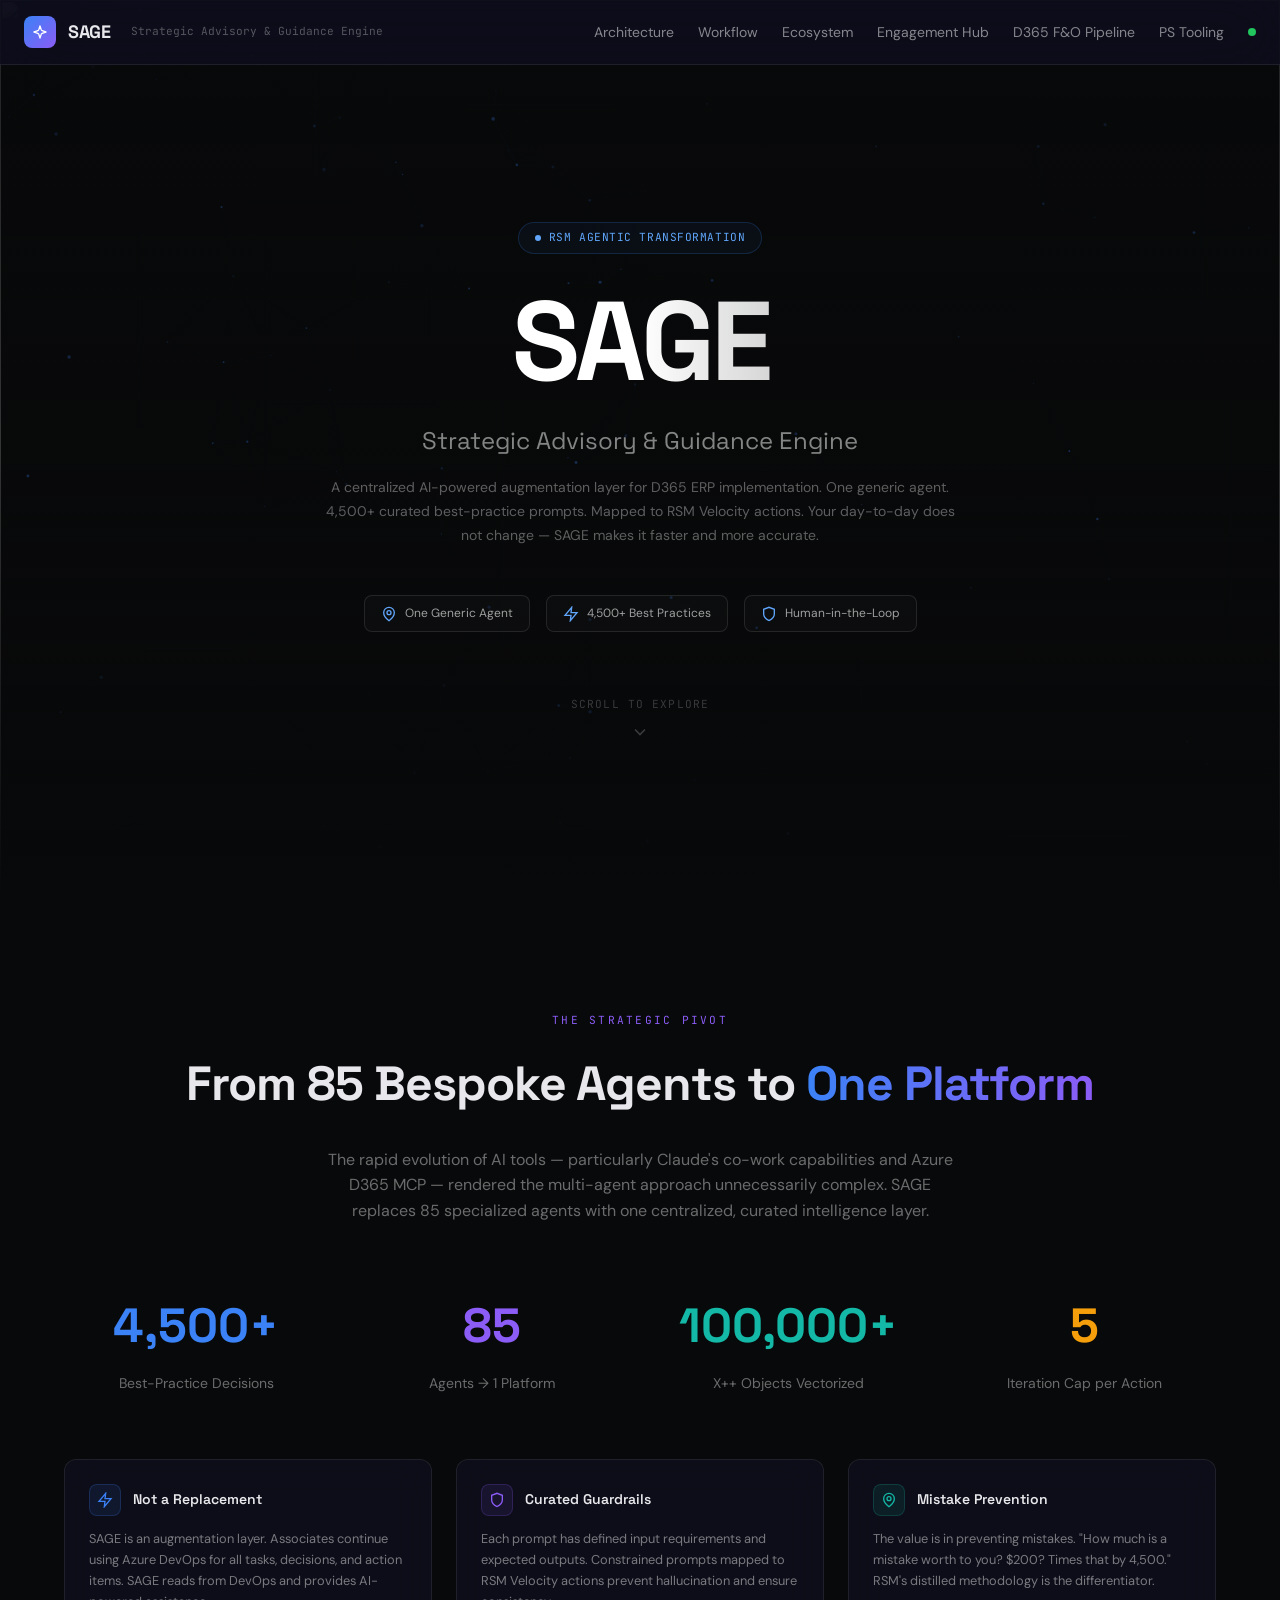
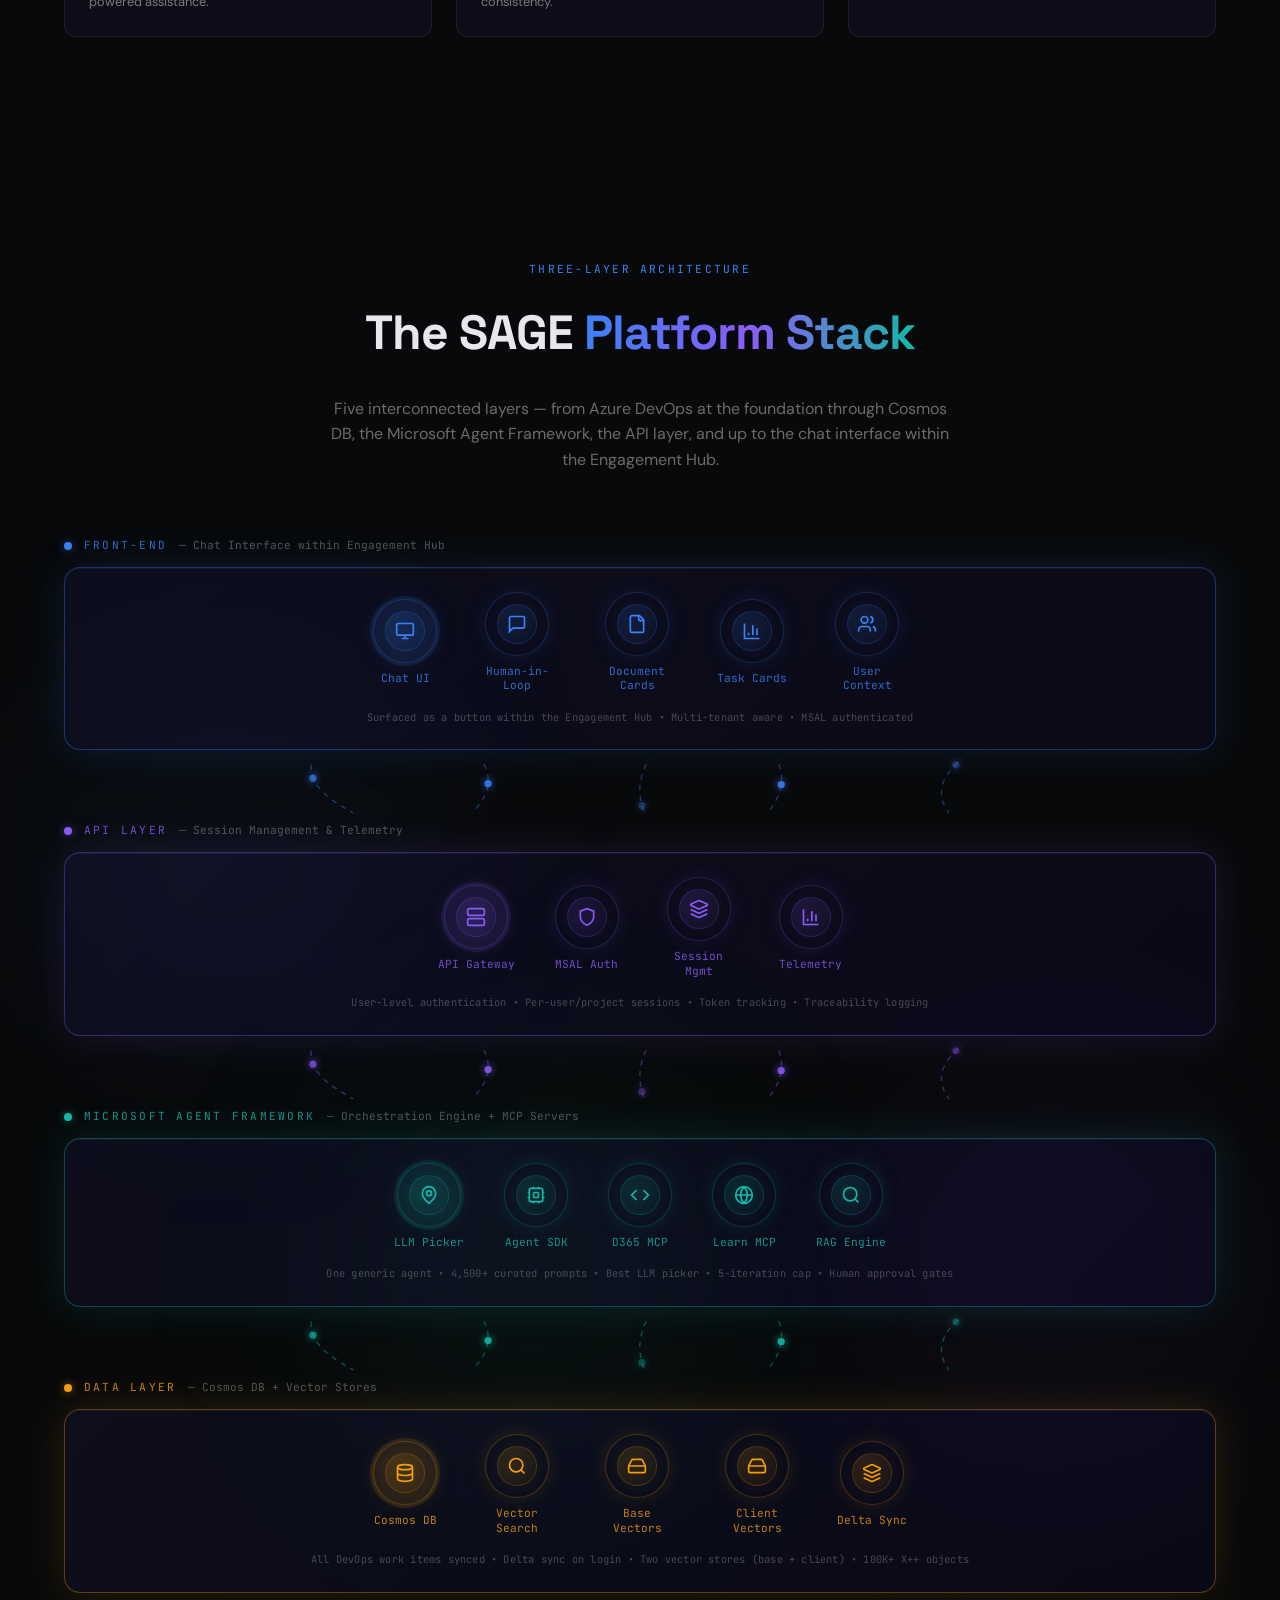
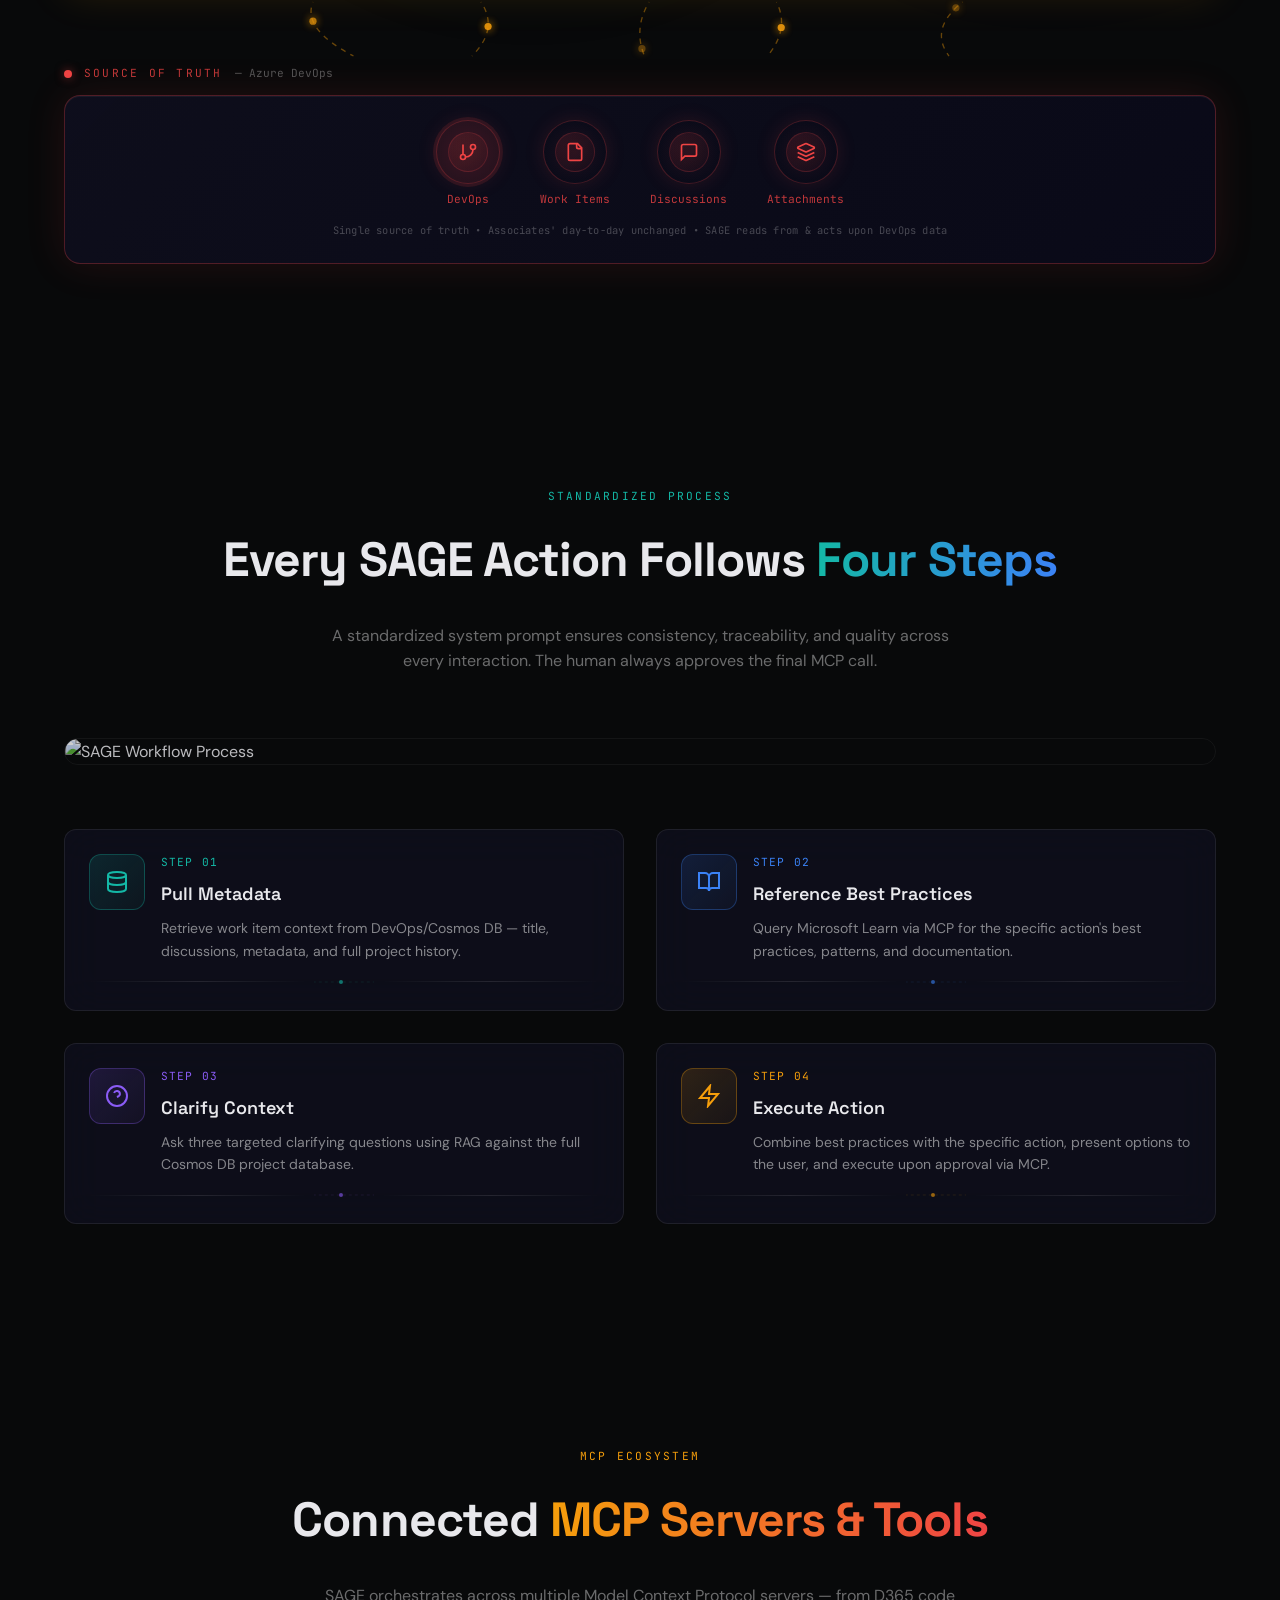
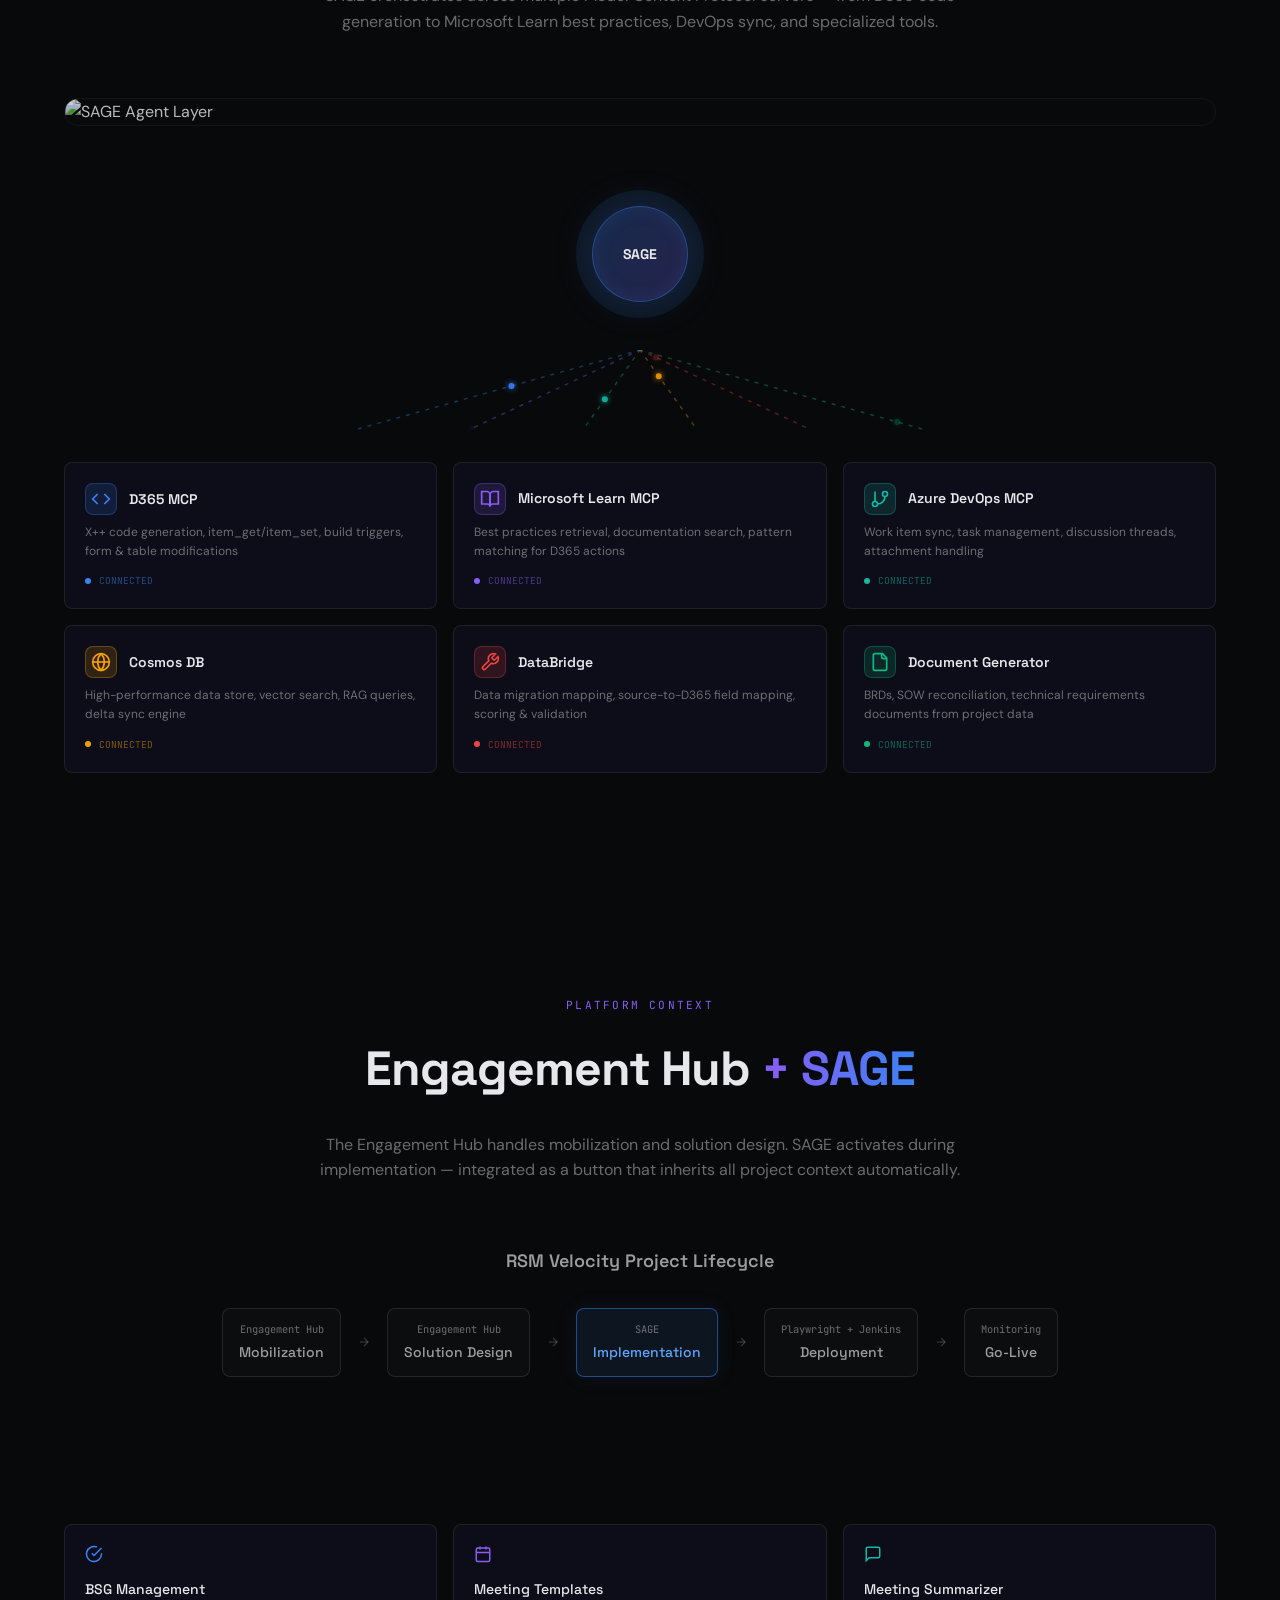
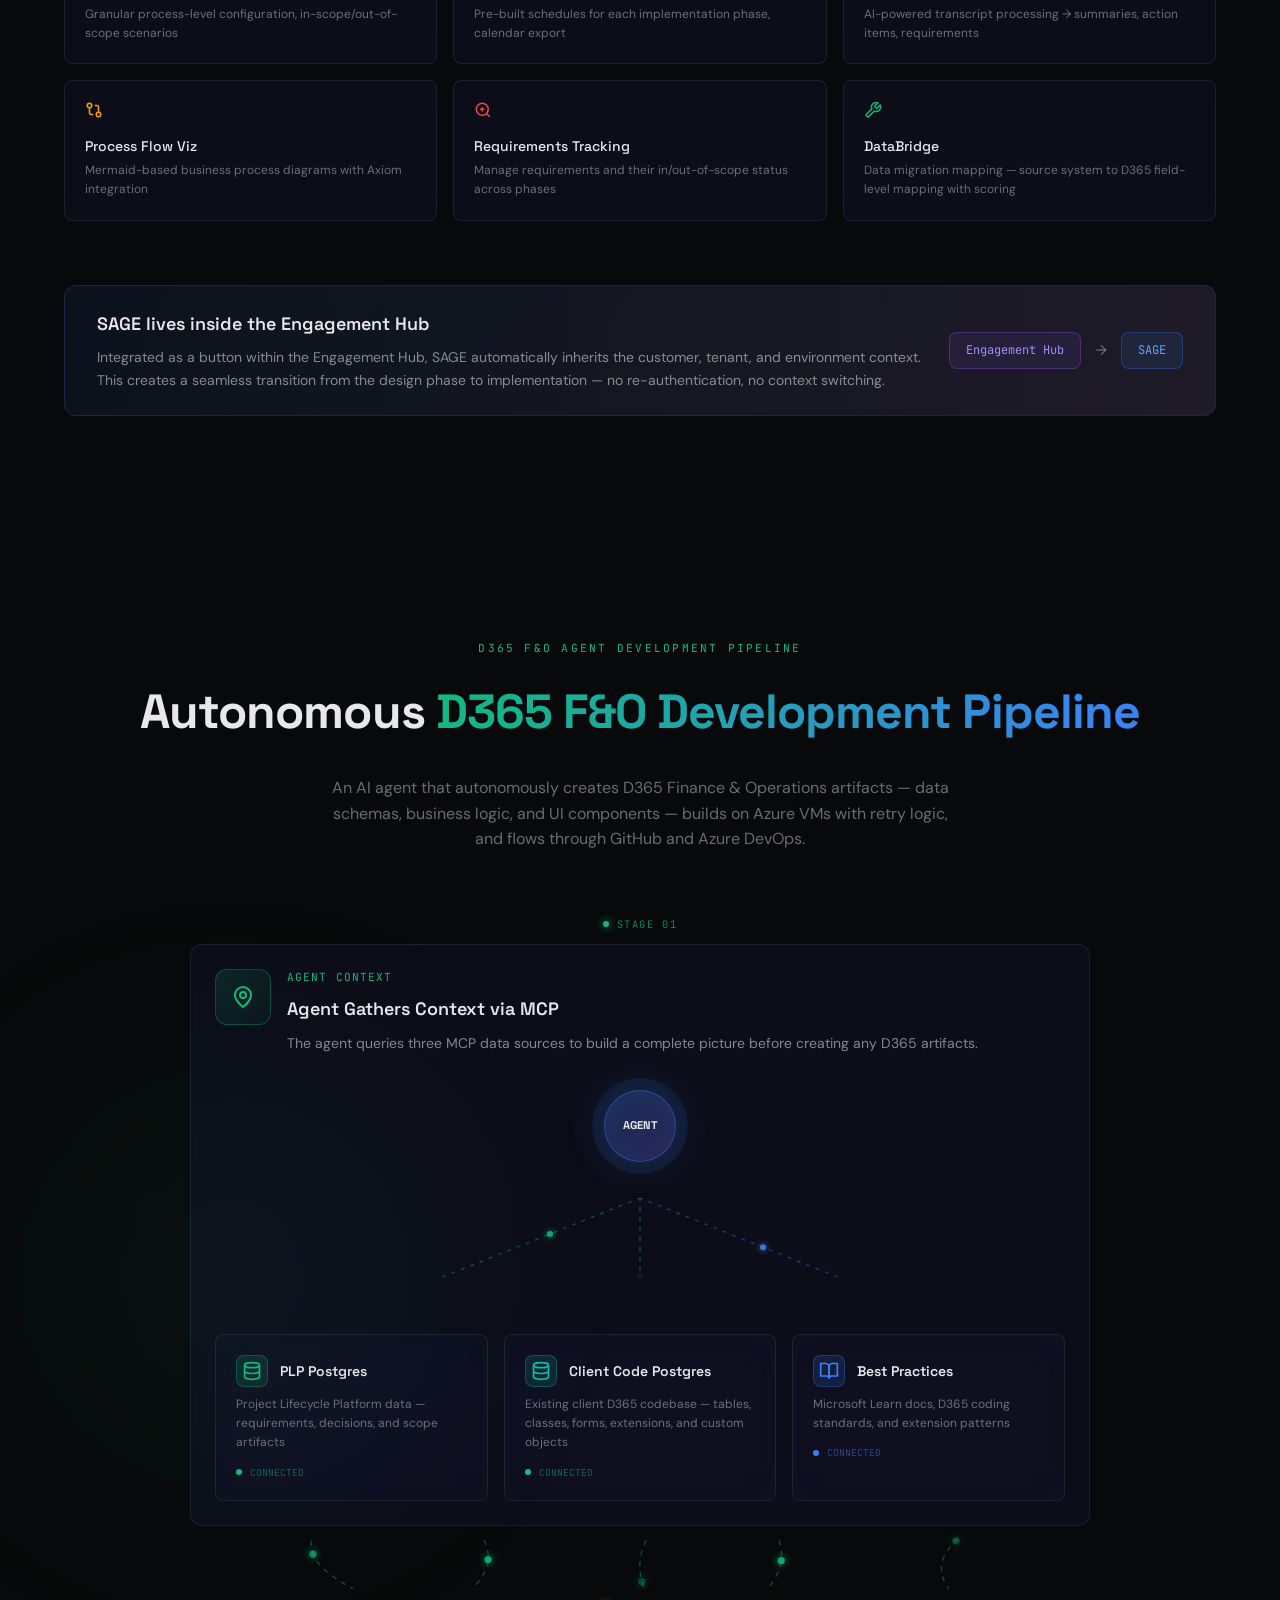
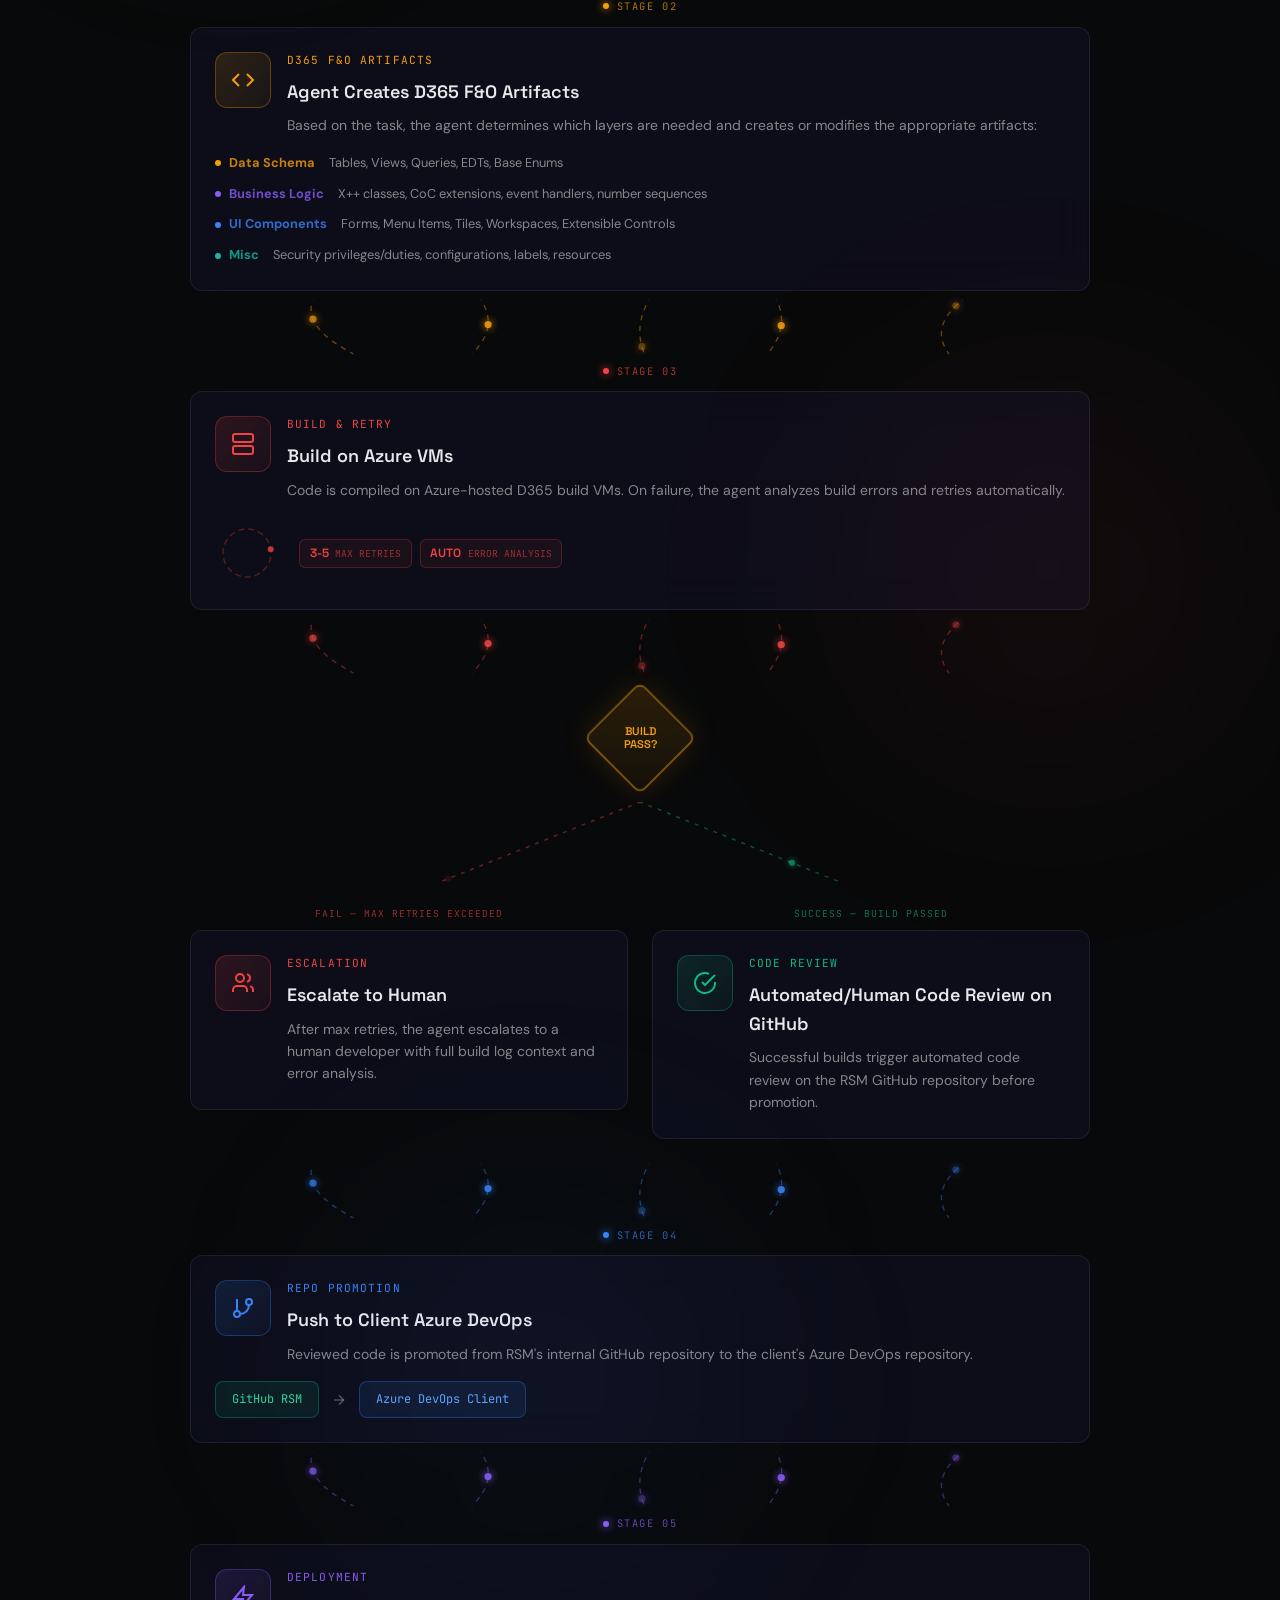
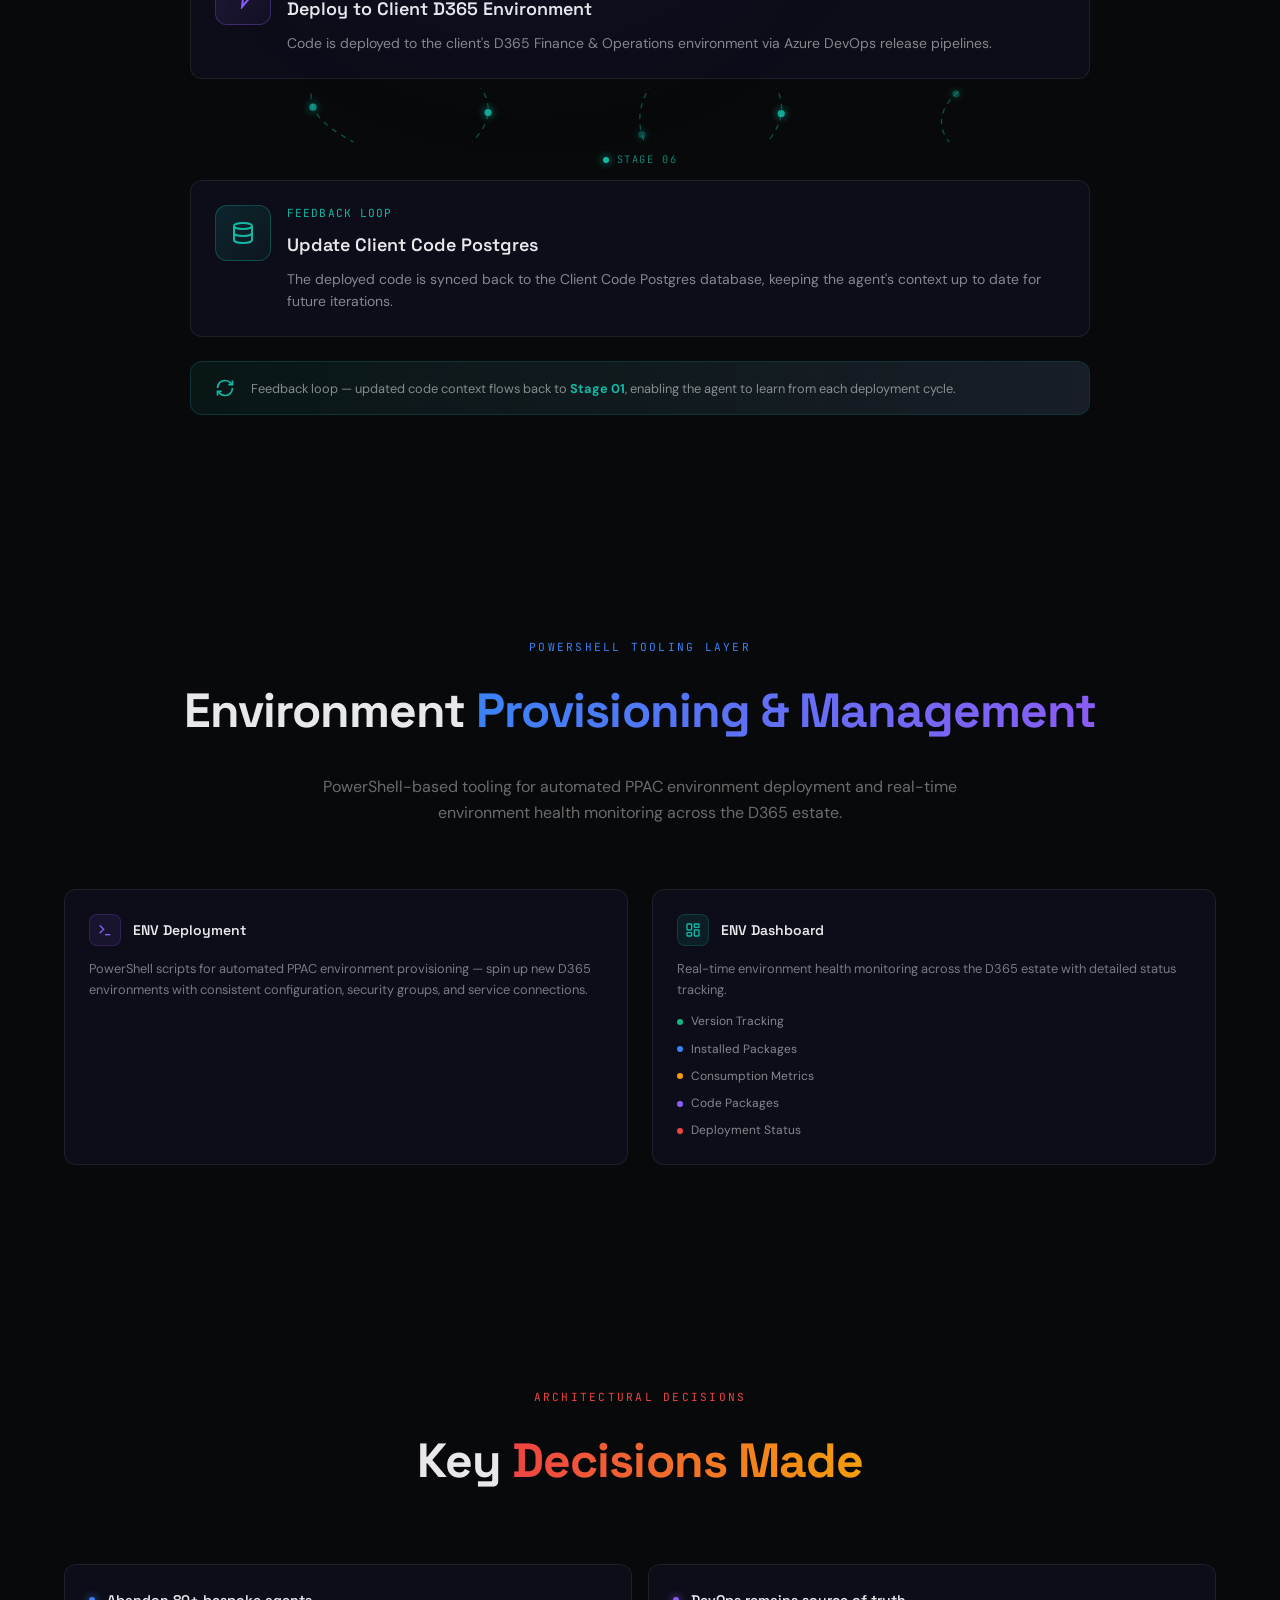
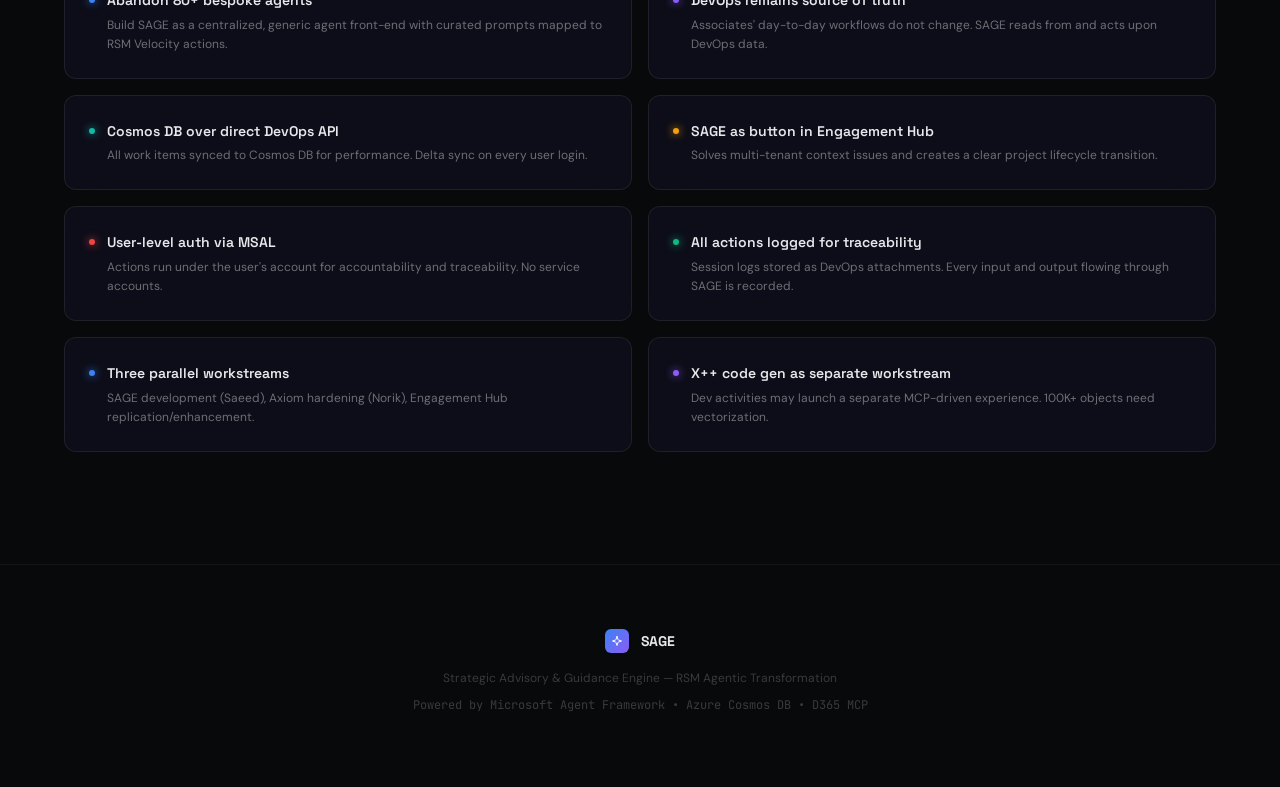
==== commit c7c6bb16: "Remove 'keys' from configuration label Co-Authored-By: Claude Opus 4.6 <noreply@anthropic.com>" ====
--- a/index.html
+++ b/index.html
@@ -463,7 +463,7 @@
               <div class="dash-feat" style="font-size:0.8rem"><div class="dash-feat-dot" style="background:#F59E0B"></div><strong style="color:rgba(245,158,11,0.8);margin-right:0.35rem">Data Schema</strong> Tables, Views, Queries, EDTs, Base Enums</div>
               <div class="dash-feat" style="font-size:0.8rem"><div class="dash-feat-dot" style="background:#8B5CF6"></div><strong style="color:rgba(139,92,246,0.8);margin-right:0.35rem">Business Logic</strong> X++ classes, CoC extensions, event handlers, number sequences</div>
               <div class="dash-feat" style="font-size:0.8rem"><div class="dash-feat-dot" style="background:#3B82F6"></div><strong style="color:rgba(59,130,246,0.8);margin-right:0.35rem">UI Components</strong> Forms, Menu Items, Tiles, Workspaces, Extensible Controls</div>
-              <div class="dash-feat" style="font-size:0.8rem"><div class="dash-feat-dot" style="background:#14B8A6"></div><strong style="color:rgba(20,184,166,0.8);margin-right:0.35rem">Misc</strong> Security privileges/duties, configuration keys, labels, resources</div>
+              <div class="dash-feat" style="font-size:0.8rem"><div class="dash-feat-dot" style="background:#14B8A6"></div><strong style="color:rgba(20,184,166,0.8);margin-right:0.35rem">Misc</strong> Security privileges/duties, configurations, labels, resources</div>
             </div>
           </div>
         </div>
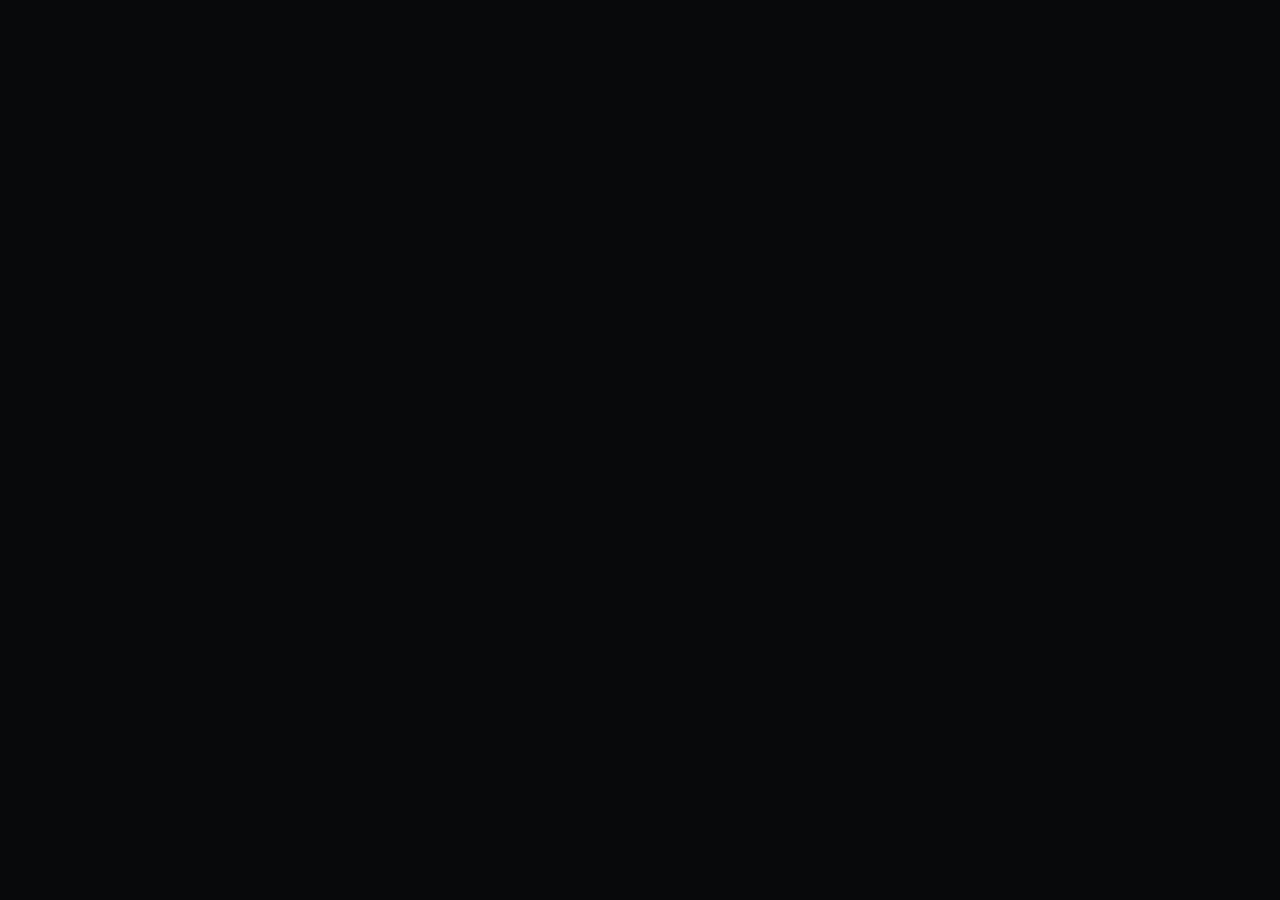
==== commit d71f82db: "Add MSAL Entra ID login gate and block search indexing - Wrap all page content in hidden div, shown " ====
--- a/index.html
+++ b/index.html
@@ -4,13 +4,17 @@
   <meta charset="UTF-8" />
   <meta name="viewport" content="width=device-width, initial-scale=1.0" />
   <title>SAGE — Strategic Advisory &amp; Guidance Engine</title>
+  <meta name="robots" content="noindex, nofollow">
   <meta name="description" content="A centralized AI-powered augmentation layer for D365 ERP implementation. One generic agent. 4,500+ curated best-practice prompts." />
   <link rel="preconnect" href="https://fonts.googleapis.com" />
   <link rel="preconnect" href="https://fonts.gstatic.com" crossorigin />
   <link href="https://fonts.googleapis.com/css2?family=Space+Grotesk:wght@400;500;600;700&family=DM+Sans:wght@400;500;600;700&family=JetBrains+Mono:wght@400;500&display=swap" rel="stylesheet" />
   <link rel="stylesheet" href="styles.css" />
+  <script src="https://alcdn.msauth.net/browser/2.38.0/js/msal-browser.min.js"></script>
 </head>
 <body>
+  <!-- ═══ AUTH-GATED CONTENT (hidden until login) ═══ -->
+  <div id="app-content" style="display:none">
   <!-- ═══ ANIMATED PARTICLE CANVAS ═══ -->
   <canvas id="particle-canvas"></canvas>
 
@@ -704,6 +708,44 @@
     </div>
   </footer>
 
+  </div><!-- /app-content -->
+
+  <!-- ═══ MSAL AUTHENTICATION ═══ -->
+  <script>
+    const msalConfig = {
+      auth: {
+        clientId: "98e10bd4-9102-4dbf-abde-31f664aed685",
+        authority: "https://login.microsoftonline.com/6e3824e5-c612-4b74-9a24-a9b1aa2c26d7",
+        redirectUri: window.location.origin + window.location.pathname,
+      }
+    };
+
+    const msalInstance = new msal.PublicClientApplication(msalConfig);
+
+    async function handleAuth() {
+      const response = await msalInstance.handleRedirectPromise();
+      if (response) {
+        showContent(response.account);
+      } else {
+        const accounts = msalInstance.getAllAccounts();
+        if (accounts.length > 0) {
+          showContent(accounts[0]);
+        } else {
+          msalInstance.loginRedirect({ scopes: ["User.Read"] });
+        }
+      }
+    }
+
+    function showContent(account) {
+      document.getElementById("app-content").style.display = "block";
+    }
+
+    function signOut() {
+      msalInstance.logoutRedirect();
+    }
+
+    handleAuth();
+  </script>
   <script src="script.js"></script>
 </body>
 </html>
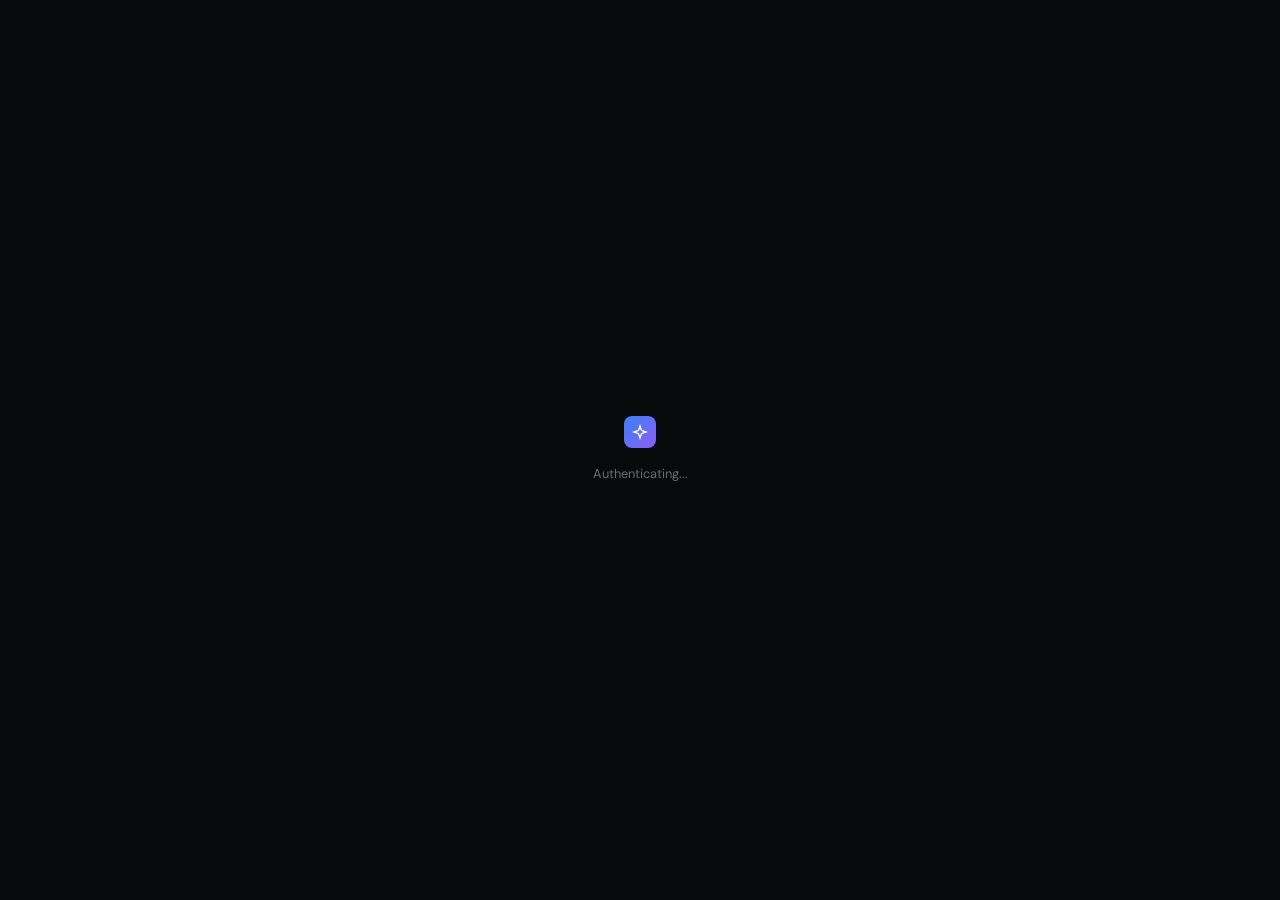
==== commit 9eb46465: "Fix MSAL auth - add initialize(), error handling, loading state - Call msalInstance.initialize() bef" ====
--- a/index.html
+++ b/index.html
@@ -710,6 +710,14 @@
 
   </div><!-- /app-content -->
 
+  <!-- ═══ LOADING STATE ═══ -->
+  <div id="auth-loading" style="position:fixed;inset:0;z-index:9999;background:#08090A;display:flex;align-items:center;justify-content:center;flex-direction:column;gap:1rem">
+    <div style="width:32px;height:32px;border-radius:8px;background:linear-gradient(135deg,#3B82F6,#8B5CF6);display:flex;align-items:center;justify-content:center;color:white">
+      <svg width="16" height="16" viewBox="0 0 24 24" fill="none" stroke="currentColor" stroke-width="2"><path d="m12 3-1.912 5.813a2 2 0 0 1-1.275 1.275L3 12l5.813 1.912a2 2 0 0 1 1.275 1.275L12 21l1.912-5.813a2 2 0 0 1 1.275-1.275L21 12l-5.813-1.912a2 2 0 0 1-1.275-1.275L12 3Z"/></svg>
+    </div>
+    <p id="auth-status" style="font-family:'DM Sans',sans-serif;font-size:0.8rem;color:rgba(255,255,255,0.4)">Authenticating...</p>
+  </div>
+
   <!-- ═══ MSAL AUTHENTICATION ═══ -->
   <script>
     const msalConfig = {
@@ -717,27 +725,41 @@
         clientId: "98e10bd4-9102-4dbf-abde-31f664aed685",
         authority: "https://login.microsoftonline.com/6e3824e5-c612-4b74-9a24-a9b1aa2c26d7",
         redirectUri: window.location.origin + window.location.pathname,
+      },
+      cache: {
+        cacheLocation: "sessionStorage",
       }
     };
 
     const msalInstance = new msal.PublicClientApplication(msalConfig);
 
     async function handleAuth() {
-      const response = await msalInstance.handleRedirectPromise();
-      if (response) {
-        showContent(response.account);
-      } else {
-        const accounts = msalInstance.getAllAccounts();
-        if (accounts.length > 0) {
-          showContent(accounts[0]);
+      try {
+        await msalInstance.initialize();
+        const response = await msalInstance.handleRedirectPromise();
+        if (response) {
+          showContent(response.account);
         } else {
-          msalInstance.loginRedirect({ scopes: ["User.Read"] });
+          const accounts = msalInstance.getAllAccounts();
+          if (accounts.length > 0) {
+            showContent(accounts[0]);
+          } else {
+            document.getElementById("auth-status").textContent = "Redirecting to login...";
+            msalInstance.loginRedirect({ scopes: ["User.Read"] });
+          }
         }
+      } catch (err) {
+        console.error("MSAL error:", err);
+        document.getElementById("auth-status").textContent = "Auth error: " + err.message;
       }
     }
 
     function showContent(account) {
+      document.getElementById("auth-loading").style.display = "none";
       document.getElementById("app-content").style.display = "block";
+      var s = document.createElement("script");
+      s.src = "script.js";
+      document.body.appendChild(s);
     }
 
     function signOut() {
@@ -746,6 +768,6 @@
 
     handleAuth();
   </script>
-  <script src="script.js"></script>
+
 </body>
 </html>
